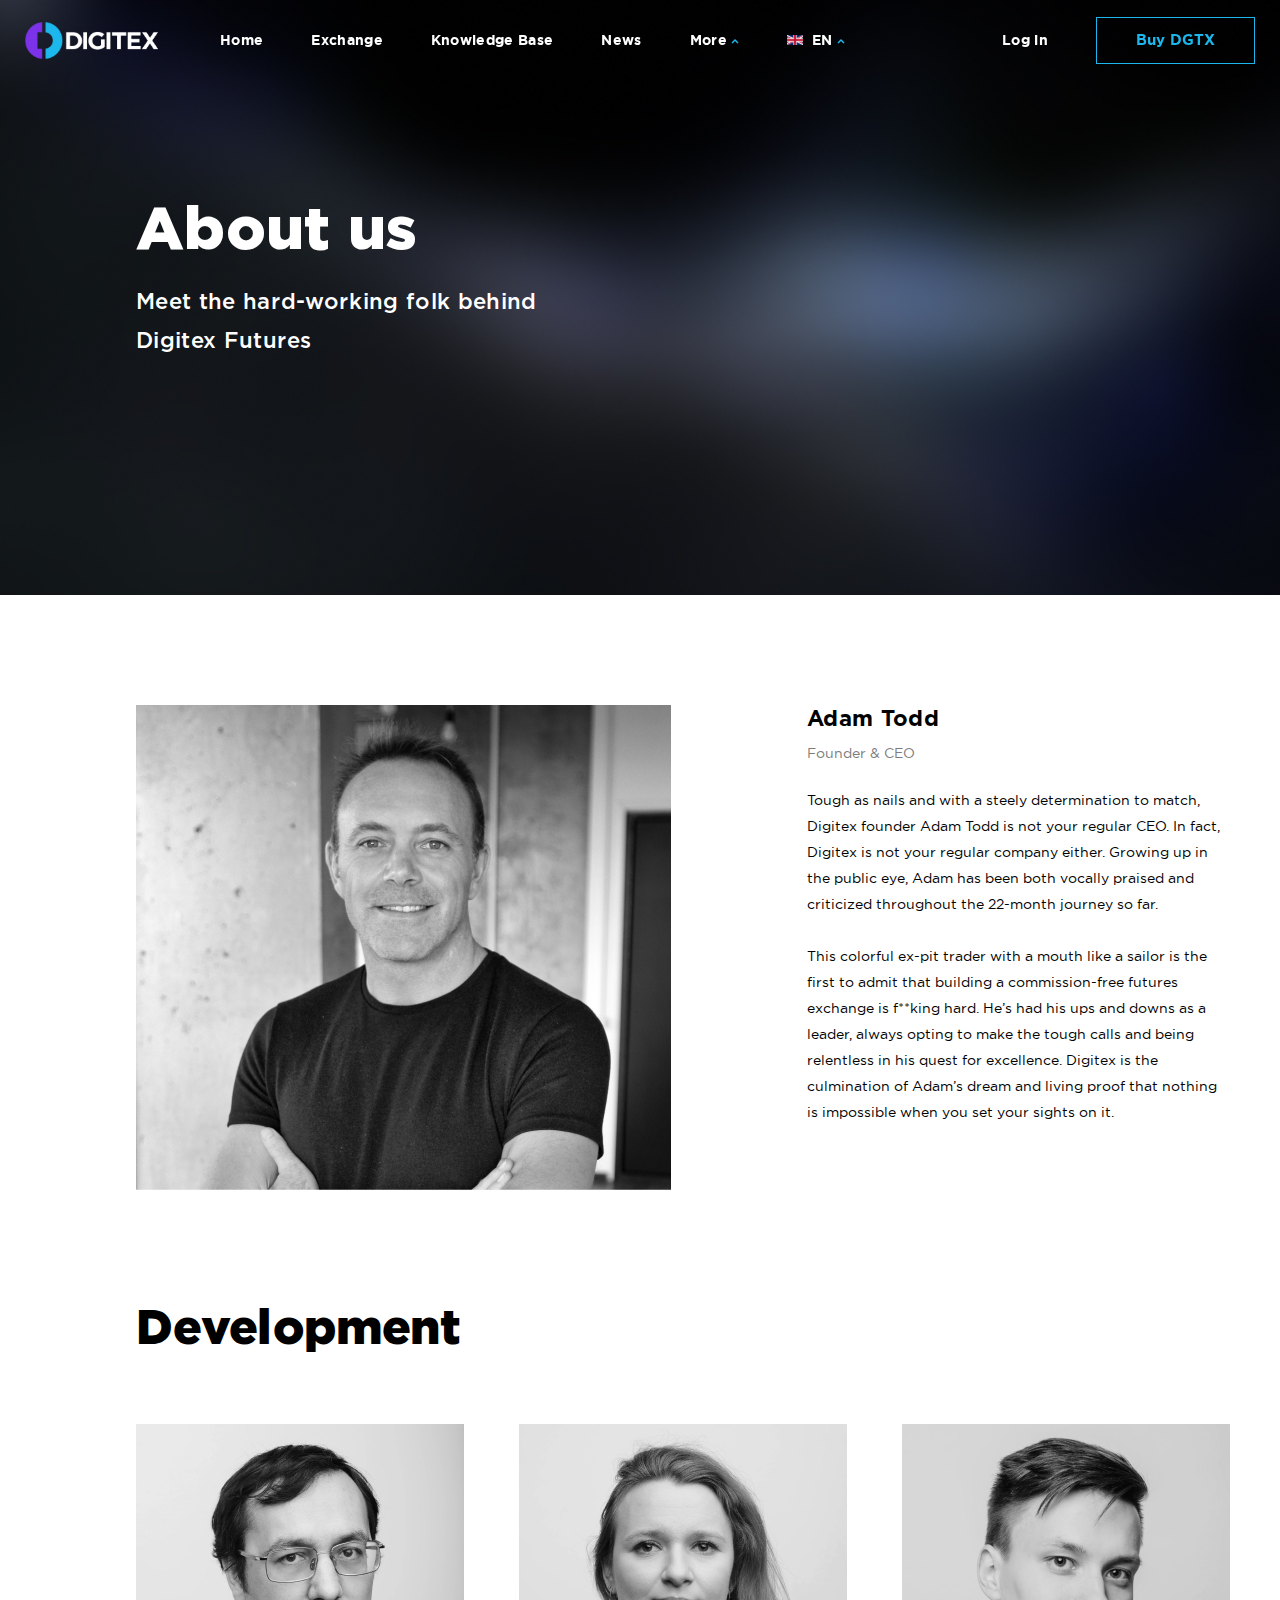
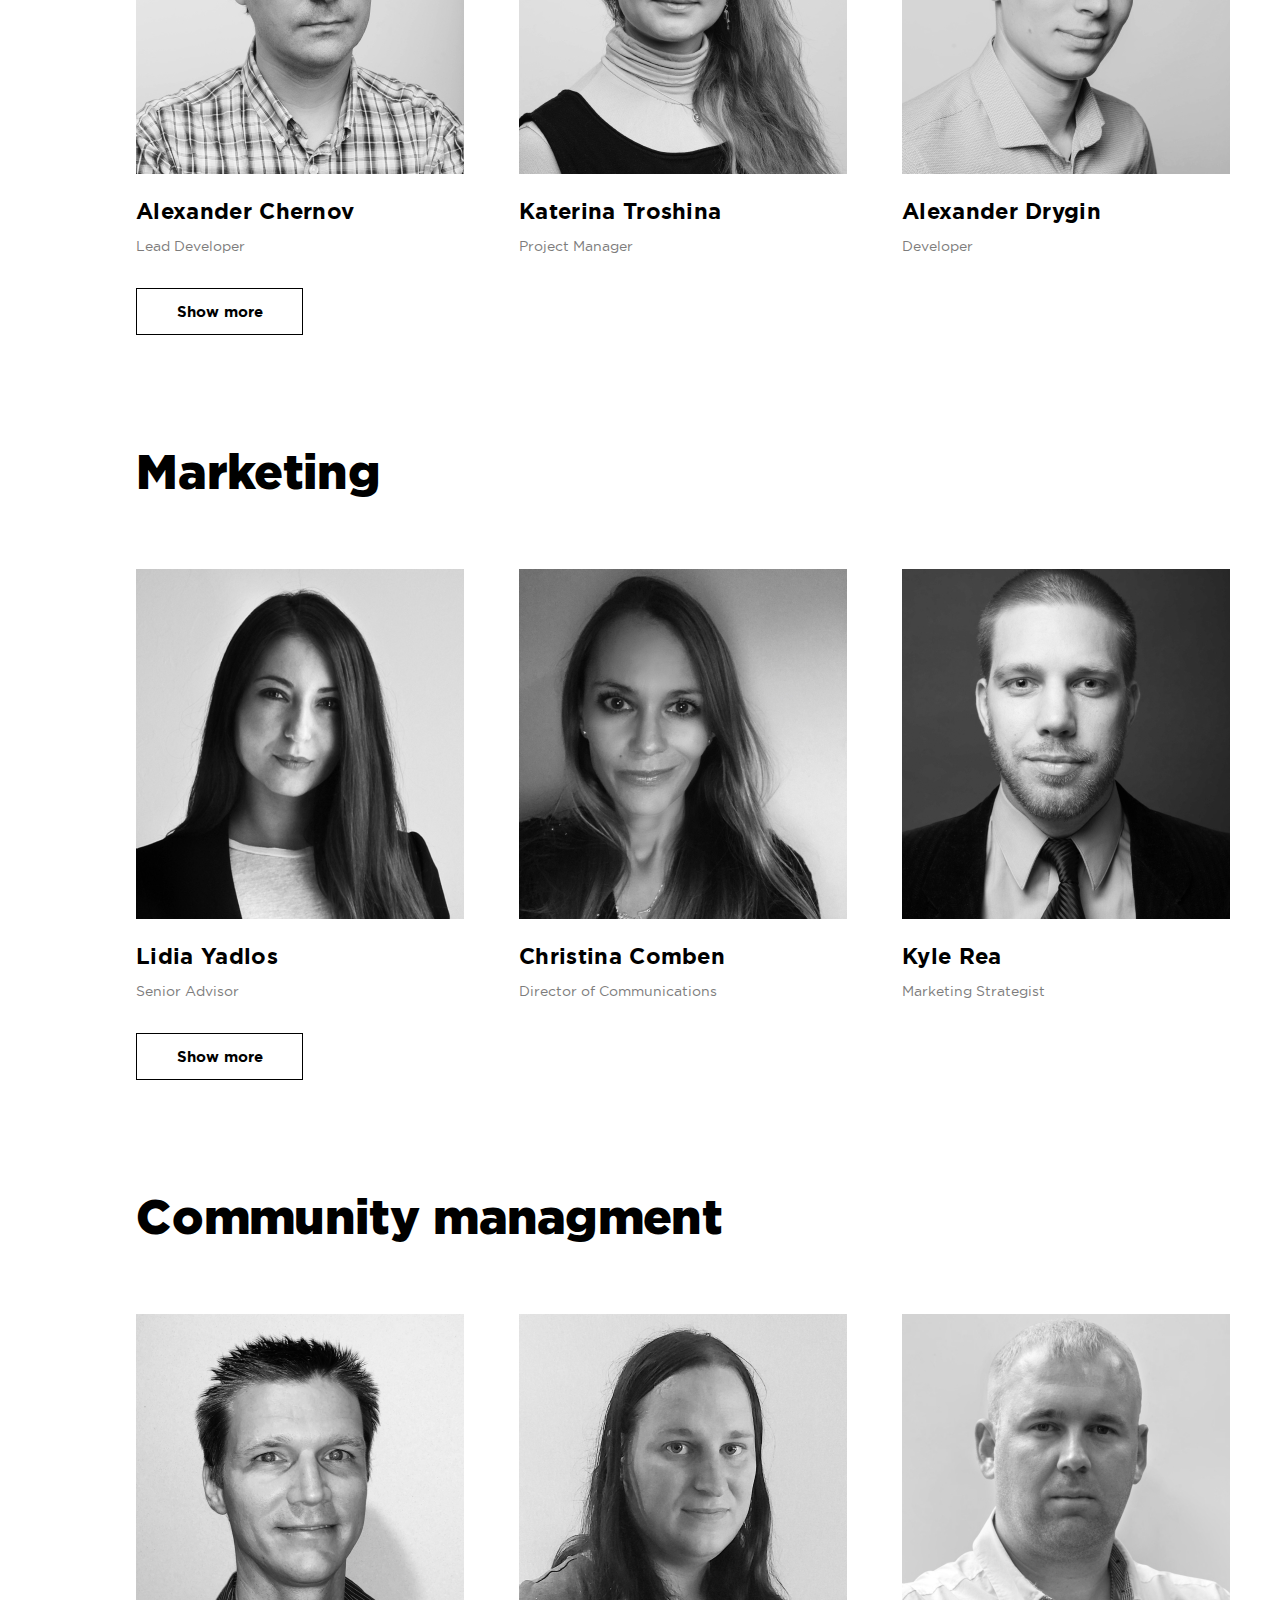
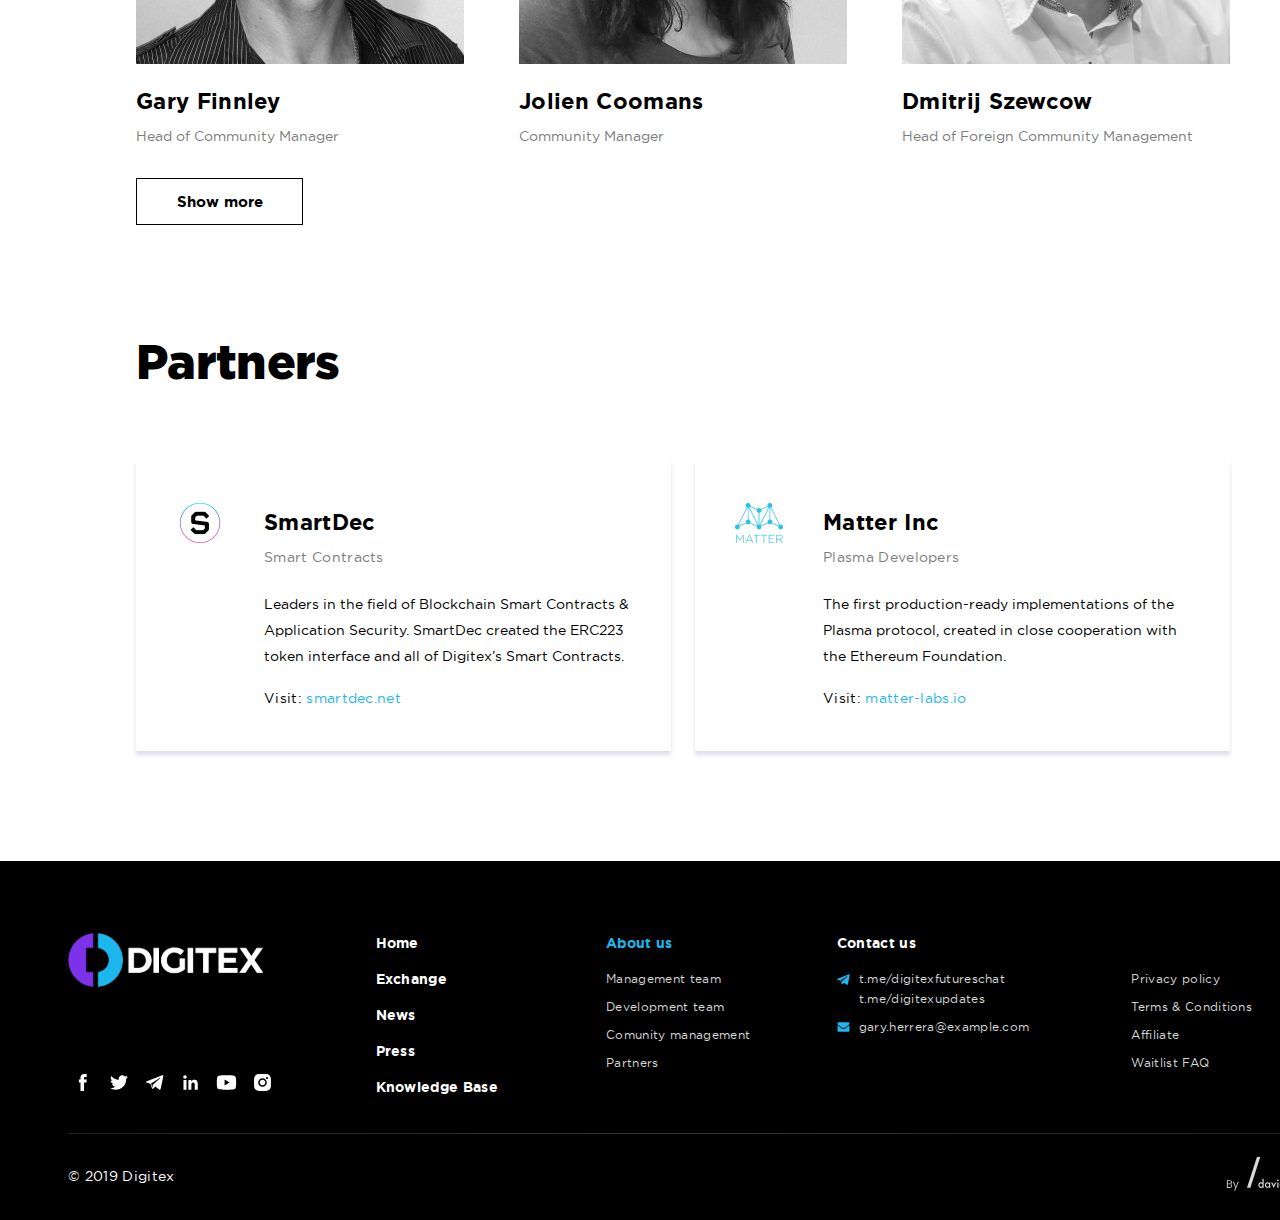
==== about.html @ 5a426bf9 "first commit" ====
<!DOCTYPE html>
<html lang="ru">

<head>

	<meta charset="utf-8">
	<!-- <base href="/"> -->

	<title>about</title>
	<meta name="description" content="">

	<meta http-equiv="X-UA-Compatible" content="IE=edge">
	<!--<meta name="viewport" content="width=device-width, initial-scale=1, maximum-scale=1">-->
	
	<!-- Template Basic Images Start -->
	<meta property="og:image" content="path/to/image.jpg">
	<link rel="icon" href="img/favicon.ico">
	<!-- Template Basic Images End -->
	
	<!-- Custom Browsers Color Start -->
	<meta name="theme-color" content="#000">
	<!-- Custom Browsers Color End -->

	<link rel="stylesheet" href="css/main.min.css">

</head>

<body>
	<header class="header">
		<div class="container">
			<div class="header-in">
				<div class="header-left">
					<div class="logo">
						<a href="index.html">
							<img src="img/logo.svg" alt="">
						</a>
					</div>
					<div class="menu">
						<ul>
							<li>
								<a href="index.html">Home</a>
							</li>
							<li>
								<a href="exchange.html">Exchange</a>
							</li>
							<li>
								<a href="knowledge_base.html">Knowledge Base</a>
							</li>
							<li>
								<a href="news.html">News</a>
							</li>
							<li class="folder">
								<a href="#">More</a>
								<div class="drop">
									<ul>
										<li class="active">
											<a href="about.html">About us</a>
										</li>
										<li>
											<a href="contacts.html">Contacts</a>
										</li>
										<li>
											<a href="#">Terms</a>
										</li>
										<li>
											<a href="#">Waitlist FAQ</a>
										</li>
									</ul>
								</div>
							</li>
							<li class="folder lang">
								<a data-lang="en" href="#">EN</a>
								<div class="drop">
									<a data-lang="kr" href="#">KR</a>
									<a data-lang="jp" href="#">JP</a>
									<a data-lang="ch" href="#">CH</a>
									<a data-lang="ru" href="#">RU</a>
								</div>
							</li>
						</ul>
					</div>
				</div>
				<div class="header-right">
					<a href="#" class="sign-up">Log in</a>
					<a href="buy.html" class="btn">Buy DGTX</a>
				</div>
			</div>
		</div>
	</header>
	<div class="body">
		<div class="page-top" style="background-image: url('img/about.jpg')">
			<div class="container narrow">
				<div class="page-top-in">
					<h1>About us</h1>
					<div>Meet the hard-working folk behind<br> Digitex Futures</div>
				</div>
			</div>
		</div>
		<div class="page-in">
			<div class="container narrow">
				<div class="founder">
					<div class="team-member main">
						<div class="team-member-img">
							<a href="#">
								<img src="img/founder.jpg" alt="">
							</a>
						</div>
						<div class="team-member-cont">
							<div class="team-member-name">
								<a href="#">Adam Todd</a>
							</div>
							<div class="team-member-post">Founder & CEO</div>
							<div class="team-member-about">Tough as nails and with a steely determination to match, Digitex founder Adam Todd is not your regular CEO. In fact, Digitex is not your regular company either. Growing up in the public eye, Adam has been both vocally praised and criticized throughout the 22-month journey so far.<br><br>
								This colorful ex-pit trader with a mouth like a sailor is the first to admit that building a commission-free futures exchange is f**king hard. He’s had his ups and downs
								as a leader, always opting to make the tough calls and being relentless in his quest for excellence. Digitex is the culmination of Adam’s dream and living proof that nothing
								is impossible when you set your sights on it.</div>
						</div>
					</div>
				</div>
				<div class="team">
					<h3>Development</h3>
					<div class="team-list">
						<div class="team-member">
							<div class="team-member-img">
								<a href="#">
									<img src="img/team1.jpg" alt="">
								</a>
							</div>
							<div class="team-member-cont">
								<div class="team-member-name">
									<a href="#">Alexander Chernov</a>
								</div>
								<div class="team-member-post">Lead Developer</div>
							</div>
						</div>
						<div class="team-member">
							<div class="team-member-img">
								<a href="#">
									<img src="img/team11.jpg" alt="">
								</a>
							</div>
							<div class="team-member-cont">
								<div class="team-member-name">
									<a href="#">Katerina Troshina</a>
								</div>
								<div class="team-member-post">Project Manager</div>
							</div>
						</div>
						<div class="team-member">
							<div class="team-member-img">
								<a href="#">
									<img src="img/team2.jpg" alt="">
								</a>
							</div>
							<div class="team-member-cont">
								<div class="team-member-name">
									<a href="#">Alexander Drygin</a>
								</div>
								<div class="team-member-post">Developer</div>
							</div>
						</div>
						<div class="team-member">
							<div class="team-member-img">
								<a href="#">
									<img src="img/team3.jpg" alt="">
								</a>
							</div>
							<div class="team-member-cont">
								<div class="team-member-name">
									<a href="#">Alexey Ivushkin</a>
								</div>
								<div class="team-member-post">Developer</div>
							</div>
						</div>
						<div class="team-member">
							<div class="team-member-img">
								<a href="#">
									<img src="img/team7.jpg" alt="">
								</a>
							</div>
							<div class="team-member-cont">
								<div class="team-member-name">
									<a href="#">Dmitriy Ivanov</a>
								</div>
								<div class="team-member-post">Developer</div>
							</div>
						</div>
						<div class="team-member">
							<div class="team-member-img">
								<a href="#">
									<img src="img/team4.jpg" alt="">
								</a>
							</div>
							<div class="team-member-cont">
								<div class="team-member-name">
									<a href="#">Anna Makarova</a>
								</div>
								<div class="team-member-post">UX Designer</div>
							</div>
						</div>
						<div class="team-member">
							<div class="team-member-img">
								<a href="#">
									<img src="img/team10.jpg" alt="">
								</a>
							</div>
							<div class="team-member-cont">
								<div class="team-member-name">
									<a href="#">Ivan Krasnov</a>
								</div>
								<div class="team-member-post">Analyst</div>
							</div>
						</div>
						<div class="team-member">
							<div class="team-member-img">
								<a href="#">
									<img src="img/team8.jpg" alt="">
								</a>
							</div>
							<div class="team-member-cont">
								<div class="team-member-name">
									<a href="#">IIdus Sadrtdinov</a>
								</div>
								<div class="team-member-post">Developer</div>
							</div>
						</div>
						<div class="team-member">
							<div class="team-member-img">
								<a href="#">
									<img src="img/team9.jpg" alt="">
								</a>
							</div>
							<div class="team-member-cont">
								<div class="team-member-name">
									<a href="#">Irina Koroleva</a>
								</div>
								<div class="team-member-post">Developer</div>
							</div>
						</div>
						<div class="team-member">
							<div class="team-member-img">
								<a href="#">
									<img src="img/team12.jpg" alt="">
								</a>
							</div>
							<div class="team-member-cont">
								<div class="team-member-name">
									<a href="#">Kirill Nikanorov</a>
								</div>
								<div class="team-member-post">Developer</div>
							</div>
						</div>
						<div class="team-member">
							<div class="team-member-img">
								<a href="#">
									<img src="img/team13.jpg" alt="">
								</a>
							</div>
							<div class="team-member-cont">
								<div class="team-member-name">
									<a href="#">Michael Sorokin</a>
								</div>
								<div class="team-member-post">Developer</div>
							</div>
						</div>
						<div class="team-member">
							<div class="team-member-img">
								<a href="#">
									<img src="img/team15.jpg" alt="">
								</a>
							</div>
							<div class="team-member-cont">
								<div class="team-member-name">
									<a href="#">Osman Dydymov</a>
								</div>
								<div class="team-member-post">Developer</div>
							</div>
						</div>
						<div class="team-member">
							<div class="team-member-img">
								<a href="#">
									<img src="img/team16.jpg" alt="">
								</a>
							</div>
							<div class="team-member-cont">
								<div class="team-member-name">
									<a href="#">Pavel Yushenko</a>
								</div>
								<div class="team-member-post">Developer</div>
							</div>
						</div>
						<div class="team-member">
							<div class="team-member-img">
								<a href="#">
									<img src="img/team14.jpg" alt="">
								</a>
							</div>
							<div class="team-member-cont">
								<div class="team-member-name">
									<a href="#">Oleg Kim</a>
								</div>
								<div class="team-member-post">Developer</div>
							</div>
						</div>
						<div class="team-member">
							<div class="team-member-img">
								<a href="#">
									<img src="img/team18.jpg" alt="">
								</a>
							</div>
							<div class="team-member-cont">
								<div class="team-member-name">
									<a href="#">Sergey Shilkin</a>
								</div>
								<div class="team-member-post">Developer</div>
							</div>
						</div>
						<div class="team-member">
							<div class="team-member-img">
								<a href="#">
									<img src="img/team19.jpg" alt="">
								</a>
							</div>
							<div class="team-member-cont">
								<div class="team-member-name">
									<a href="#">Tagir Kuskarov</a>
								</div>
								<div class="team-member-post">Developer</div>
							</div>
						</div>
						<div class="team-member">
							<div class="team-member-img">
								<a href="#">
									<img src="img/team17.jpg" alt="">
								</a>
							</div>
							<div class="team-member-cont">
								<div class="team-member-name">
									<a href="#">Sergey Bugaev</a>
								</div>
								<div class="team-member-post">Developer</div>
							</div>
						</div>
						<div class="team-member">
							<div class="team-member-img">
								<a href="#">
									<img src="img/team5.jpg" alt="">
								</a>
							</div>
							<div class="team-member-cont">
								<div class="team-member-name">
									<a href="#">Artyom Belyakov</a>
								</div>
								<div class="team-member-post">Developer</div>
							</div>
						</div>
						<div class="team-member">
							<div class="team-member-img">
								<a href="#">
									<img src="img/team6.jpg" alt="">
								</a>
							</div>
							<div class="team-member-cont">
								<div class="team-member-name">
									<a href="#">Daria Korepanova</a>
								</div>
								<div class="team-member-post">Developer</div>
							</div>
						</div>
						<div class="team-member">
							<div class="team-member-img">
								<a href="#">
									<img src="img/team20.jpg" alt="">
								</a>
							</div>
							<div class="team-member-cont">
								<div class="team-member-name">
									<a href="#">Viacheslav Denikin</a>
								</div>
								<div class="team-member-post">Developer</div>
							</div>
						</div>
						<div class="team-member">
							<div class="team-member-img">
								<a href="#">
									<img src="img/team29.jpg" alt="">
								</a>
							</div>
							<div class="team-member-cont">
								<div class="team-member-name">
									<a href="#">Evgeny Marchenko</a>
								</div>
								<div class="team-member-post">Developer</div>
							</div>
						</div>
					</div>
					<button type="button" class="btn"><span>Show more</span><span>Show less</span></button>
				</div>
				<div class="team">
					<h3>Marketing</h3>
					<div class="team-list">
						<div class="team-member">
							<div class="team-member-img">
								<a href="#">
									<img src="img/team23.jpg" alt="">
								</a>
							</div>
							<div class="team-member-cont">
								<div class="team-member-name">
									<a href="#">Lidia Yadlos</a>
								</div>
								<div class="team-member-post">Senior Advisor</div>
							</div>
						</div>
						<div class="team-member">
							<div class="team-member-img">
								<a href="#">
									<img src="img/team21.jpg" alt="">
								</a>
							</div>
							<div class="team-member-cont">
								<div class="team-member-name">
									<a href="#">Christina Comben</a>
								</div>
								<div class="team-member-post">Director of Communications</div>
							</div>
						</div>
						<div class="team-member">
							<div class="team-member-img">
								<a href="#">
									<img src="img/team22.jpg" alt="">
								</a>
							</div>
							<div class="team-member-cont">
								<div class="team-member-name">
									<a href="#">Kyle Rea</a>
								</div>
								<div class="team-member-post">Marketing Strategist</div>
							</div>
						</div>
						<div class="team-member">
							<div class="team-member-img">
								<a href="#">
									<img src="img/team24.jpg" alt="">
								</a>
							</div>
							<div class="team-member-cont">
								<div class="team-member-name">
									<a href="#">Luke Green</a>
								</div>
								<div class="team-member-post">Content Contributor</div>
							</div>
						</div>
						<div class="team-member">
							<div class="team-member-img">
								<a href="#">
									<img src="img/team25.jpg" alt="">
								</a>
							</div>
							<div class="team-member-cont">
								<div class="team-member-name">
									<a href="#">Sarah Rothrie</a>
								</div>
								<div class="team-member-post">Editor & Content Contributor</div>
							</div>
						</div>
						<div class="team-member">
							<div class="team-member-img">
								<a href="#">
									<img src="img/team30.jpg" alt="">
								</a>
							</div>
							<div class="team-member-cont">
								<div class="team-member-name">
									<a href="#">Maxim Bashmakov</a>
								</div>
								<div class="team-member-post">Creative Director</div>
							</div>
						</div>
						<div class="team-member">
							<div class="team-member-img">
								<a href="#">
									<img src="img/team31.jpg" alt="">
								</a>
							</div>
							<div class="team-member-cont">
								<div class="team-member-name">
									<a href="#">Vadim Ogorodnikov</a>
								</div>
								<div class="team-member-post">UI Designer</div>
							</div>
						</div>
						<div class="team-member">
							<div class="team-member-img">
								<a href="#">
									<img src="img/team32.jpg" alt="">
								</a>
							</div>
							<div class="team-member-cont">
								<div class="team-member-name">
									<a href="#">Sergey Koniukh</a>
								</div>
								<div class="team-member-post">Project Manager</div>
							</div>
						</div>
						<div class="team-member">
							<div class="team-member-img">
								<a href="#">
									<img src="img/team33.jpg" alt="">
								</a>
							</div>
							<div class="team-member-cont">
								<div class="team-member-name">
									<a href="#">Marina Andrievska</a>
								</div>
								<div class="team-member-post">Graphic Designer</div>
							</div>
						</div>
						<div class="team-member">
							<div class="team-member-img">
								<a href="#">
									<img src="img/team34.jpg" alt="">
								</a>
							</div>
							<div class="team-member-cont">
								<div class="team-member-name">
									<a href="#">Dave Reiter</a>
								</div>
								<div class="team-member-post">Market Analyst</div>
							</div>
						</div>
					</div>
					<button type="button" class="btn"><span>Show more</span><span>Show less</span></button>
				</div>
				<div class="team">
					<h3>Community managment</h3>
					<div class="team-list">
						<div class="team-member">
							<div class="team-member-img">
								<a href="#">
									<img src="img/team26.jpg" alt="">
								</a>
							</div>
							<div class="team-member-cont">
								<div class="team-member-name">
									<a href="#">Gary Finnley</a>
								</div>
								<div class="team-member-post">Head of Community Manager</div>
							</div>
						</div>
						<div class="team-member">
							<div class="team-member-img">
								<a href="#">
									<img src="img/team27.jpg" alt="">
								</a>
							</div>
							<div class="team-member-cont">
								<div class="team-member-name">
									<a href="#">Jolien Coomans</a>
								</div>
								<div class="team-member-post">Community Manager</div>
							</div>
						</div>
						<div class="team-member">
							<div class="team-member-img">
								<a href="#">
									<img src="img/team35.jpg" alt="">
								</a>
							</div>
							<div class="team-member-cont">
								<div class="team-member-name">
									<a href="#">Dmitrij Szewcow</a>
								</div>
								<div class="team-member-post">Head of Foreign Community Management</div>
							</div>
						</div>
						<div class="team-member">
							<div class="team-member-img">
								<a href="#">
									<img src="img/team28.jpg" alt="">
								</a>
							</div>
							<div class="team-member-cont">
								<div class="team-member-name">
									<a href="#">Radim Ptak</a>
								</div>
								<div class="team-member-post">Community Manager</div>
							</div>
						</div>
					</div>
					<button type="button" class="btn"><span>Show more</span><span>Show less</span></button>
				</div>
				<div class="partners">
					<h3>Partners</h3>
					<div class="partners-list">
						<div class="partners-item">
							<div class="partners-item-logo">
								<img src="img/smartdec.png" alt="">
							</div>
							<div class="partners-item-cont">
								<div class="partners-item-name">SmartDec</div>
								<div class="partners-item-info">Smart Contracts</div>
								<div class="partners-item-about">Leaders in the field of Blockchain Smart Contracts & Application Security. SmartDec created the ERC223 token interface and all of Digitex’s Smart Contracts.</div>
								<div class="partners-item-site">
									Visit: <a href="https://smartdec.net/">smartdec.net</a>
								</div>
							</div>
						</div>
						<div class="partners-item">
							<div class="partners-item-logo">
								<img src="img/matter.png" alt="">
							</div>
							<div class="partners-item-cont">
								<div class="partners-item-name">Matter Inc</div>
								<div class="partners-item-info">Plasma Developers</div>
								<div class="partners-item-about">The first production-ready implementations of the Plasma protocol, created in close cooperation with the Ethereum Foundation.</div>
								<div class="partners-item-site">Visit: <a href="https://matter-labs.io/">matter-labs.io</a></div>
							</div>
						</div>
					</div>
				</div>
			</div>
		</div>
	</div>
	<footer class="footer">
		<div class="container">
			<div class="footer-in">
				<div class="footer-left">
					<div class="logo">
						<a href="index.html">
							<img src="img/logo.svg" alt="">
						</a>
					</div>
					<div class="socials">
						<a href="#">
							<img src="img/icon-fb.svg" alt="">
						</a>
						<a href="#">
							<img src="img/icon-twitter.svg" alt="">
						</a>
						<a href="#">
							<img src="img/icon-telegram.svg" alt="">
						</a>
						<a href="#">
							<img src="img/icon-linkedin.svg" alt="">
						</a>
						<a href="#">
							<img src="img/icon-youtube.svg" alt="">
						</a>
						<a href="#">
							<img src="img/icon-instagram.svg" alt="">
						</a>
					</div>
				</div>
				<div class="menu-list">
					<div class="menu-item">
						<ul>
							<li class="bold">
								<a href="index.html">
									<b>Home</b>
								</a>
							</li>
							<li class="bold">
								<a href="exchange.html">
									<b>Exchange</b>
								</a>
							</li>
							<li class="bold">
								<a href="news.html">
									<b>News</b>
								</a>
							</li>
							<li class="bold">
								<a href="#">
									<b>Press</b>
								</a>
							</li>
							<li class="bold">
								<a href="knowledge_base.html">
									<b>Knowledge Base</b>
								</a>
							</li>
						</ul>
					</div>
					<div class="menu-item">
						<ul>
							<li class="bold active">
								<a href="about.html">
									<b>About us</b>
								</a>
							</li>
							<li>
								<a href="about.html">Management team</a>
							</li>
							<li>
								<a href="about.html">Development team</a>
							</li>
							<li>
								<a href="about.html">Comunity management</a>
							</li>
							<li>
								<a href="about.html">Partners</a>
							</li>
						</ul>
					</div>
					<div class="menu-item">
						<ul>
							<li class="bold">
								<a href="contacts.html">
									<b>Contact us</b>
								</a>
							</li>
							<li class="with-icon telegram">
								<a href="https://t.me/digitexfutureschat" target="_blank">t.me/digitexfutureschat</a>
								<a href="https://t.me/digitexupdates" target="_blank">t.me/digitexupdates</a>
							</li>
							<li class="with-icon email">
								<a href="mailto:gary.herrera@example.com">gary.herrera@example.com</a>
							</li>
						</ul>
					</div>
					<div class="menu-item">
						<ul>
							<li class="bold"></li>
							<li>
								<a href="#">Privacy policy</a>
							</li>
							<li>
								<a href="#">Terms & Conditions</a>
							</li>
							<li>
								<a href="#">Affiliate</a>
							</li>
							<li>
								<a href="#">Waitlist FAQ</a>
							</li>
						</ul>
					</div>
				</div>
			</div>
			<div class="footer-bottom">
				<div class="copyright">© 2019 Digitex</div>
				<div class="development">
					<a href="#">
						<img src="img/dev.svg" alt="">
					</a>
				</div>
			</div>
		</div>
	</footer>

	<script src="js/scripts.min.js"></script>

</body>
</html>
---- css/main.min.css ----
@charset "UTF-8";.owl-carousel,.owl-carousel .owl-item{-webkit-tap-highlight-color:transparent;position:relative}.owl-carousel{display:none;width:100%;z-index:1}.owl-carousel .owl-stage{position:relative;-ms-touch-action:pan-Y;touch-action:manipulation;-moz-backface-visibility:hidden}.owl-carousel .owl-stage:after{content:".";display:block;clear:both;visibility:hidden;line-height:0;height:0}.owl-carousel .owl-stage-outer{position:relative;overflow:hidden;-webkit-transform:translate3d(0,0,0)}.owl-carousel .owl-item,.owl-carousel .owl-wrapper{-webkit-backface-visibility:hidden;-moz-backface-visibility:hidden;-ms-backface-visibility:hidden;-webkit-transform:translate3d(0,0,0);-moz-transform:translate3d(0,0,0);-ms-transform:translate3d(0,0,0)}.owl-carousel .owl-item{min-height:1px;float:left;-webkit-backface-visibility:hidden;-webkit-touch-callout:none}.owl-carousel .owl-item img{display:block;width:100%}.owl-carousel .owl-dots.disabled,.owl-carousel .owl-nav.disabled{display:none}.no-js .owl-carousel,.owl-carousel.owl-loaded{display:block}.owl-carousel .owl-dot,.owl-carousel .owl-nav .owl-next,.owl-carousel .owl-nav .owl-prev{cursor:pointer;-webkit-user-select:none;-khtml-user-select:none;-moz-user-select:none;-ms-user-select:none;user-select:none}.owl-carousel.owl-loading{opacity:0;display:block}.owl-carousel.owl-hidden{opacity:0}.owl-carousel.owl-refresh .owl-item{visibility:hidden}.owl-carousel.owl-drag .owl-item{-ms-touch-action:pan-y;touch-action:pan-y;-webkit-user-select:none;-moz-user-select:none;-ms-user-select:none;user-select:none}.owl-carousel.owl-grab{cursor:move;cursor:grab}.owl-carousel.owl-rtl{direction:rtl}.owl-carousel.owl-rtl .owl-item{float:right}.owl-carousel .animated{animation-duration:1s;animation-fill-mode:both}.owl-carousel .owl-animated-in{z-index:0}.owl-carousel .owl-animated-out{z-index:1}.owl-carousel .fadeOut{animation-name:fadeOut}@keyframes fadeOut{0%{opacity:1}100%{opacity:0}}.owl-height{transition:height .5s ease-in-out}.owl-carousel .owl-item .owl-lazy{opacity:0;transition:opacity .4s ease}.owl-carousel .owl-item .owl-lazy:not([src]),.owl-carousel .owl-item .owl-lazy[src^=""]{max-height:0}.owl-carousel .owl-item img.owl-lazy{transform-style:preserve-3d}.owl-carousel .owl-video-wrapper{position:relative;height:100%;background:#000}.owl-carousel .owl-video-play-icon{position:absolute;height:80px;width:80px;left:50%;top:50%;margin-left:-40px;margin-top:-40px;background:url(../libs/OwlCarousel/dist/assets/owl.video.play.png) no-repeat;cursor:pointer;z-index:1;-webkit-backface-visibility:hidden;transition:transform .1s ease}.owl-carousel .owl-video-play-icon:hover{-ms-transform:scale(1.3,1.3);transform:scale(1.3,1.3)}.owl-carousel .owl-video-playing .owl-video-play-icon,.owl-carousel .owl-video-playing .owl-video-tn{display:none}.owl-carousel .owl-video-tn{opacity:0;height:100%;background-position:center center;background-repeat:no-repeat;background-size:contain;transition:opacity .4s ease}.owl-carousel .owl-video-frame{position:relative;z-index:1;height:100%;width:100%}@font-face{font-family:GothamBlack;src:url(../fonts/GothamBlack/GothamBlack.woff2) format("woff2"),url(../fonts/GothamBlack/GothamBlack.woff) format("woff"),url(../fonts/GothamBlack/GothamBlack.ttf) format("truetype");font-weight:400;font-style:normal}@font-face{font-family:GothamBold;src:url(../fonts/GothamBold/GothamBold.woff2) format("woff2"),url(../fonts/GothamBold/GothamBold.woff) format("woff"),url(../fonts/GothamBold/GothamBold.ttf) format("truetype");font-weight:400;font-style:normal}@font-face{font-family:GothamMedium;src:url(../fonts/GothamMedium/GothamMedium.woff2) format("woff2"),url(../fonts/GothamMedium/GothamMedium.woff) format("woff"),url(../fonts/GothamMedium/GothamMedium.ttf) format("truetype");font-weight:400;font-style:normal}@font-face{font-family:GothamBook;src:url(../fonts/GothamBook/GothamBook.woff2) format("woff2"),url(../fonts/GothamBook/GothamBook.woff) format("woff"),url(../fonts/GothamBook/GothamBook.ttf) format("truetype");font-weight:400;font-style:normal}*,:after,:before{-webkit-box-sizing:border-box;box-sizing:border-box}::-moz-selection{background-color:#1cb7ed;color:#fff}::selection{background-color:#1cb7ed;color:#fff}body,html{margin:0;padding:0;min-height:100%}html{-webkit-text-size-adjust:none}body{font-size:16px;line-height:1.5;min-width:1366px;position:relative;font-family:GothamBook;color:#fff;background:#000;letter-spacing:.02em}b,h1,h2,h3,h4,h5,h6,strong{font-family:GothamBlack;font-weight:400;margin:0}b span,h1 span,h2 span,h3 span,h4 span,h5 span,h6 span,strong span{color:#1cb7ed}h1{font-size:60px;line-height:65px}h2{font-size:56px;line-height:65px}h3{font-size:48px;line-height:52px}h4{font-size:36px;line-height:44px;font-family:GothamBold;margin-bottom:32px}h5{font-size:32px;line-height:42px;font-family:GothamBold;margin-bottom:40px}h6{font-size:30px;line-height:44px;font-family:GothamBold;margin-bottom:32px}a,button,input{-webkit-transition:.2s;-o-transition:.2s;transition:.2s}ul{margin:0;padding:0;list-style:none}p{margin:0}p a{color:#1cb7ed}p a:hover{color:#fff}a:focus,button:focus,input:focus,select:focus,textarea:focus{outline:0;-webkit-box-shadow:none;box-shadow:none}input{border-radius:0;-webkit-box-shadow:none;box-shadow:none}a{color:#fff;text-decoration:none}a:hover{color:#1cb7ed;text-decoration:none}button,input[type=submit]{cursor:pointer}.container{width:1230px;margin:0 auto}.container.narrow{width:1094px}.header{position:fixed;z-index:9;left:0;top:0;width:100%;-webkit-transition:.2s;-o-transition:.2s;transition:.2s}.header.dark,.header.scrolled{background:#000}.header.light:not(.scrolled):not(.dark){background:rgba(18,22,55,.03)}.header.light:not(.scrolled):not(.dark) a{color:#000}.header.light:not(.scrolled):not(.dark) a:hover{color:#1cb7ed}.header.light:not(.scrolled):not(.dark) .btn{border-color:#000}.header.light:not(.scrolled):not(.dark) .btn:hover{background:#000;color:#fff}.header.light .logo{position:relative}.header.light .logo img{-webkit-transition:.2s;-o-transition:.2s;transition:.2s}.header.light .logo img:last-child{position:absolute;left:0;top:0;opacity:0}.header.light.scrolled .logo{position:relative}.header.light.scrolled .logo img{-webkit-transition:.2s;-o-transition:.2s;transition:.2s}.header.light.scrolled .logo img:first-child{opacity:0}.header.light.scrolled .logo img:last-child{opacity:1}.header-in{display:-webkit-box;display:-webkit-flex;display:-ms-flexbox;display:flex;-webkit-box-align:center;-webkit-align-items:center;-ms-flex-align:center;align-items:center;-webkit-box-pack:justify;-webkit-justify-content:space-between;-ms-flex-pack:justify;justify-content:space-between;padding:17px 0}.header-left,.header-right{display:-webkit-box;display:-webkit-flex;display:-ms-flexbox;display:flex;-webkit-box-align:center;-webkit-align-items:center;-ms-flex-align:center;align-items:center}.header .logo{margin-right:62px}.header .btn{border-color:#1cb7ed;background:0 0;color:#1cb7ed;padding:11px 39px}.header .btn:hover{background:#1cb7ed;color:#fff}.logo a,.logo img{display:block}.logo img{max-width:100%}.menu>ul{display:-webkit-box;display:-webkit-flex;display:-ms-flexbox;display:flex;-webkit-box-align:center;-webkit-align-items:center;-ms-flex-align:center;align-items:center}.menu>ul>li:not(:last-child){margin-right:48px}.menu>ul>li.folder{position:relative}.menu>ul>li.folder>a{padding-right:12px;position:relative}.menu>ul>li.folder>a:after{content:'';position:absolute;right:0;top:-webkit-calc(50% - 2px);top:calc(50% - 2px);width:8px;height:6px;background:url(../img/arrow-bottom.svg) center no-repeat;background-size:cover;-webkit-transition:.2s;-o-transition:.2s;transition:.2s;-webkit-transform:rotate(-180deg);-ms-transform:rotate(-180deg);transform:rotate(-180deg)}.menu>ul>li.folder.open>a:after{-webkit-transform:none;-ms-transform:none;transform:none}.menu>ul>li.folder.open .drop{opacity:1;visibility:visible}.menu>ul>li.lang{text-transform:uppercase}.menu>ul>li.lang a{background-repeat:no-repeat}.menu>ul>li.lang>a{padding-left:25px;background-position:left 5px}.menu>ul>li.lang .drop a{padding-left:39px;background-position:16px 9px}.menu li.active>a{color:#1cb7ed;background-color:transparent!important}.menu a{display:block;font-size:14px;font-family:GothamBold}[data-lang=en]{background-image:url(../img/lang-en.svg)}[data-lang=kr]{background-image:url(../img/lang-kr.svg)}[data-lang=jp]{background-image:url(../img/lang-jp.svg)}[data-lang=ch]{background-image:url(../img/lang-ch.svg)}[data-lang=ru]{background-image:url(../img/lang-ru.svg)}.drop{position:absolute;left:0;top:-webkit-calc(100% + 9px);top:calc(100% + 9px);background:#000;border-top:2px solid #1cb7ed;white-space:nowrap;padding:4px 0 8px;-webkit-transition:.2s;-o-transition:.2s;transition:.2s;opacity:0;visibility:hidden}.drop a{line-height:22px;color:#fff!important;padding:3px 16px}.drop a:hover{color:#fff!important;background-color:rgba(28,183,237,.15)}.sign-up{font-size:14px;font-family:GothamBold;margin-right:48px}.btn{display:inline-block;text-align:center;font-size:15px;font-family:GothamBold;border:1px solid #1cb7ed;background:#1cb7ed;padding:11px 23px;letter-spacing:normal}.btn:hover{background:0 0}section{position:relative}.section-top{background:url(../img/back-top.jpg) center no-repeat;background-size:cover}.section-top:before{content:'';position:absolute;left:0;top:0;width:100%;height:100%;background:url(../img/back-top-laptop.png) -webkit-calc(50% + 298px) -webkit-calc(50% + 43px) no-repeat;background:url(../img/back-top-laptop.png) calc(50% + 298px) calc(50% + 43px) no-repeat}.section-top-in{display:-webkit-box;display:-webkit-flex;display:-ms-flexbox;display:flex;-webkit-box-align:center;-webkit-align-items:center;-ms-flex-align:center;align-items:center;position:relative;z-index:2;height:100vh;padding-bottom:15px}.section-top h1{max-width:535px;margin-bottom:40px}.section-top h1 span{display:block}.section-top .subtitle{font-family:GothamMedium;font-size:22px;margin-bottom:46px}.section-top .btn{padding:11px 40px}.section-top .socials{position:absolute;right:-73px;bottom:32px}.section-top.exchange{background-image:url(../img/back-top-exchange.jpg)}.section-top.exchange h1{max-width:none}.section-top.exchange:before{background-image:url(../img/back-top-desktop.png);background-position:-webkit-calc(50% + 355px) -webkit-calc(50% - 2px);background-position:calc(50% + 355px) calc(50% - 2px)}.section-subtitle{font-size:22px;font-family:GothamMedium}.section.ei{background:#1cb7ed;text-align:center;padding:110px 0}.section.ei h3{margin-bottom:40px}.section.ei .subtitle{font-family:GothamMedium;margin-bottom:70px}.ei-img img{display:block;max-width:100%;margin:0 auto}.socials{display:-webkit-box;display:-webkit-flex;display:-ms-flexbox;display:flex;-webkit-box-align:center;-webkit-align-items:center;-ms-flex-align:center;align-items:center}.socials a:not(:last-child){margin-right:6px}.socials img{display:block}.scroll{font-size:13px;font-family:GothamBold;padding-left:35px;position:absolute;left:-95px;bottom:28px;-webkit-transform:rotate(-90deg);-ms-transform:rotate(-90deg);transform:rotate(-90deg)}.scroll:before{content:'';position:absolute;left:0;top:50%;width:30px;height:1px;background:#1cb7ed}.advantages{padding:122px 0 162px}.advantages-list{display:-webkit-box;display:-webkit-flex;display:-ms-flexbox;display:flex;-webkit-box-pack:justify;-webkit-justify-content:space-between;-ms-flex-pack:justify;justify-content:space-between}.advantages-item{width:330px}.advantages-item-icon{margin-bottom:18px}.advantages-item-icon img{display:block}.advantages-item-title{margin-bottom:24px;font-size:26px;line-height:34px;font-family:GothamBold}.advantages-item-text{font-family:GothamMedium}.half{display:-webkit-box;display:-webkit-flex;display:-ms-flexbox;display:flex;min-height:844px;margin-left:auto;margin-right:auto}.half:before{content:'';position:absolute;left:0;top:0;width:100%;height:100%}.half-1{background:url(../img/back1.jpg) center no-repeat;background-size:cover}.half-1:before{background:url(../img/coin.png) -webkit-calc(50% - 308px) -webkit-calc(50% - 65px) no-repeat;background:url(../img/coin.png) calc(50% - 308px) calc(50% - 65px) no-repeat}.half-2{background:#000 url(../img/half-2-bg.jpg) right top no-repeat;background-size:auto 100%}.half-2:before{background:url(../img/half-2-img.png) -webkit-calc(50% + 286px) -webkit-calc(50% + 20px) no-repeat;background:url(../img/half-2-img.png) calc(50% + 286px) calc(50% + 20px) no-repeat}.half-3{background:url(../img/half-3-bg.png) center no-repeat;background-size:cover;min-height:730px}.half-3:before{background:url(../img/half-3-img.png) -webkit-calc(50% - 286px) -webkit-calc(50% - 26px) no-repeat;background:url(../img/half-3-img.png) calc(50% - 286px) calc(50% - 26px) no-repeat}.half-4{background:#fff;color:#000;min-height:630px}.half-4:before{background:url(../img/half-4-img.png) -webkit-calc(50% + 280px) -webkit-calc(50% + 49px) no-repeat;background:url(../img/half-4-img.png) calc(50% + 280px) calc(50% + 49px) no-repeat}.half-4 .half-cont-in{padding-top:100px!important}.half-5{background:#fff;color:#000;min-height:630px}.half-5:before{background:url(../img/half-5-img.png) -webkit-calc(50% - 255px) -webkit-calc(50% - 38px) no-repeat;background:url(../img/half-5-img.png) calc(50% - 255px) calc(50% - 38px) no-repeat}.half-5 .half-cont-in{padding-bottom:147px!important}.half-6{background:url(../img/half-6-bg.png) left bottom no-repeat;background-size:cover;min-height:720px}.half-6:before{background:url(../img/half-6-img.png) -webkit-calc(50% + 274px) -webkit-calc(50% + 3px) no-repeat;background:url(../img/half-6-img.png) calc(50% + 274px) calc(50% + 3px) no-repeat}.half-6 .half-cont-in{padding-top:10px!important}.half-7{background:#fff;color:#000;min-height:650px}.half-7:before{background:url(../img/half-7-img.png) -webkit-calc(50% - 280px) -webkit-calc(50% + 65px) no-repeat;background:url(../img/half-7-img.png) calc(50% - 280px) calc(50% + 65px) no-repeat}.half-7 .half-cont-in{padding-top:133px!important}.half-8{background:#fff;color:#000;min-height:712px}.half-8:before{background:url(../img/half-8-img.png) -webkit-calc(50% + 288px) -webkit-calc(50% - 50px) no-repeat;background:url(../img/half-8-img.png) calc(50% + 288px) calc(50% - 50px) no-repeat}.half-8 .half-cont-in{padding-bottom:97px!important}.half-9{background-size:cover;min-height:730px}.half-9:before{background:url(../img/half-9-img.png) -webkit-calc(50% - 310px) -webkit-calc(50% - 2px) no-repeat;background:url(../img/half-9-img.png) calc(50% - 310px) calc(50% - 2px) no-repeat}.half-10{background:#fff;color:#000;min-height:730px}.half-10:before{background:url(../img/half-10-img.png) -webkit-calc(50% + 296px) -webkit-calc(50% + 8px) no-repeat;background:url(../img/half-10-img.png) calc(50% + 296px) calc(50% + 8px) no-repeat}.half-img{width:50%}.half-img img{display:block;width:100%;height:100%;-o-object-fit:cover;object-fit:cover}.half-cont{position:absolute;left:0;top:0;width:100%;height:100%;display:-webkit-box;display:-webkit-flex;display:-ms-flexbox;display:flex;-webkit-box-align:center;-webkit-align-items:center;-ms-flex-align:center;align-items:center}.half-cont-in{padding-left:-webkit-calc(50% + 126px);padding-left:calc(50% + 126px)}.half-cont h2{margin-bottom:34px}.half-cont h3{margin-bottom:40px}.half p{font-size:22px;font-family:GothamMedium}.half p:not(:last-child){margin-bottom:45px}.half p.half-text-normal{font-size:16px}.half .notice{font-family:GothamMedium;margin-top:-29px;color:#1cb7ed}.half.img-right .half-img{margin-left:auto}.half.img-right .half-cont-in{padding:0 -webkit-calc(50% + 126px) 0 0;padding:0 calc(50% + 126px) 0 0}.block-title:not(:last-child){margin-bottom:40px}.block-title-title{font-size:22px;display:-webkit-box;display:-webkit-flex;display:-ms-flexbox;display:flex;-webkit-box-align:center;-webkit-align-items:center;-ms-flex-align:center;align-items:center;color:#1cb7ed;margin-bottom:14px}.block-title-title img{margin-right:15px}.block-title-text{font-family:GothamMedium}.owl-dots{display:-webkit-box;display:-webkit-flex;display:-ms-flexbox;display:flex;-webkit-box-align:center;-webkit-align-items:center;-ms-flex-align:center;align-items:center;-webkit-box-pack:center;-webkit-justify-content:center;-ms-flex-pack:center;justify-content:center}.owl-dot{width:10px;height:10px;border-radius:50%;background:#fff;opacity:.15;padding:0;border:none}.owl-dot.active,.owl-dot:hover{background:#1cb7ed;opacity:1}.owl-dot:not(:last-child){margin-right:24px}.gtc{padding:110px 0}.gtc>img{position:absolute;z-index:-1;left:0;top:0;width:100%;height:100%;-o-object-fit:cover;object-fit:cover}.gtc h1{text-align:center;margin-bottom:35px}.gtc .subtitle{text-align:center;max-width:860px;margin:0 auto 90px;font-size:22px;font-family:GothamMedium}.gtc-item{position:relative}.gtc-item-img img{width:auto!important;margin:0 auto}.gtc-item-back{display:none}.gtc-item-info{position:absolute;z-index:2;font-family:GothamMedium;font-size:12px;line-height:18px}.gtc-item-info:after,.gtc-item-info:before{content:'';position:absolute;top:50%}.gtc-item-info:before{height:1px;background:-o-linear-gradient(.32deg,#1cb7ed 0,#fff 100%);background:linear-gradient(89.68deg,#1cb7ed 0,#fff 100%)}.gtc-item-info:after{width:3px;height:3px;border-radius:50%;background:#1cb7ed;margin-top:-1px}.gtc-item-info span{display:block;position:relative}.gtc-item-info span:after,.gtc-item-info span:before{content:'';position:absolute;border-radius:50%;border:1px solid #1cb7ed;top:50%;-webkit-transform:translateY(-50%);-ms-transform:translateY(-50%);transform:translateY(-50%)}.gtc-item-info span:before{opacity:.1;width:31px;height:31px}.gtc-item-info span:after{opacity:.4;width:13px;height:13px}.gtc-item-info.left{text-align:right}.gtc-item-info.left:before{left:-webkit-calc(100% + 25px);left:calc(100% + 25px);-webkit-transform:rotate(180deg);-ms-transform:rotate(180deg);transform:rotate(180deg)}.gtc-item-info.right{text-align:left;right:0}.gtc-item-info.right:before{right:-webkit-calc(100% + 25px);right:calc(100% + 25px)}.gtc-item-info-1{width:140px;top:-2px;left:47px}.gtc-item-info-1:before{width:178px}.gtc-item-info-1:after{left:-webkit-calc(100% + 202px);left:calc(100% + 202px)}.gtc-item-info-1 span:before{left:-webkit-calc(100% + 189px);left:calc(100% + 189px)}.gtc-item-info-1 span:after{left:-webkit-calc(100% + 197px);left:calc(100% + 197px)}.gtc-item-info-2{width:140px;top:279px;left:47px}.gtc-item-info-2:before{width:108px}.gtc-item-info-2:after{left:-webkit-calc(100% + 132px);left:calc(100% + 132px)}.gtc-item-info-2 span:before{left:-webkit-calc(100% + 118px);left:calc(100% + 118px)}.gtc-item-info-2 span:after{left:-webkit-calc(100% + 127px);left:calc(100% + 127px)}.gtc-item-info-3{width:188px;top:18px}.gtc-item-info-3:before{width:116px}.gtc-item-info-3:after{right:-webkit-calc(100% + 140px);right:calc(100% + 140px)}.gtc-item-info-3 span:before{right:-webkit-calc(100% + 126px);right:calc(100% + 126px)}.gtc-item-info-3 span:after{right:-webkit-calc(100% + 135px);right:calc(100% + 135px)}.gtc-item-info-4{width:188px;top:270px}.gtc-item-info-4:before{width:346px}.gtc-item-info-4:after{right:-webkit-calc(100% + 370px);right:calc(100% + 370px)}.gtc-item-info-4 span:before{right:-webkit-calc(100% + 356px);right:calc(100% + 356px)}.gtc-item-info-4 span:after{right:-webkit-calc(100% + 365px);right:calc(100% + 365px)}.gtc-item-info-5{width:178px;top:49px;left:0}.gtc-item-info-5:before{width:116px}.gtc-item-info-5:after{left:-webkit-calc(100% + 140px);left:calc(100% + 140px)}.gtc-item-info-5 span:before{left:-webkit-calc(100% + 126px);left:calc(100% + 126px)}.gtc-item-info-5 span:after{left:-webkit-calc(100% + 135px);left:calc(100% + 135px)}.gtc-item-info-6{width:178px;top:173px;left:0}.gtc-item-info-6:before{width:277px}.gtc-item-info-6:after{left:-webkit-calc(100% + 300px);left:calc(100% + 300px)}.gtc-item-info-6 span:before{left:-webkit-calc(100% + 286px);left:calc(100% + 286px)}.gtc-item-info-6 span:after{left:-webkit-calc(100% + 295px);left:calc(100% + 295px)}.gtc-item-info-7{width:198px;top:102px}.gtc-item-info-7:before{width:222px}.gtc-item-info-7:after{right:-webkit-calc(100% + 246px);right:calc(100% + 246px)}.gtc-item-info-7 span:before{right:-webkit-calc(100% + 232px);right:calc(100% + 232px)}.gtc-item-info-7 span:after{right:-webkit-calc(100% + 241px);right:calc(100% + 241px)}.gtc-item-info-8{width:198px;top:378px}.gtc-item-info-8:before{width:344px}.gtc-item-info-8:after{right:-webkit-calc(100% + 368px);right:calc(100% + 368px)}.gtc-item-info-8 span:before{right:-webkit-calc(100% + 354px);right:calc(100% + 354px)}.gtc-item-info-8 span:after{right:-webkit-calc(100% + 363px);right:calc(100% + 363px)}.gtc-item-info-9{width:215px;top:68px;left:0}.gtc-item-info-9:before{width:100px}.gtc-item-info-9:after{left:-webkit-calc(100% + 124px);left:calc(100% + 124px)}.gtc-item-info-9 span:before{left:-webkit-calc(100% + 110px);left:calc(100% + 110px)}.gtc-item-info-9 span:after{left:-webkit-calc(100% + 119px);left:calc(100% + 119px)}.gtc-item-info-10{width:215px;top:252px;left:0}.gtc-item-info-10:before{width:176px}.gtc-item-info-10:after{left:-webkit-calc(100% + 200px);left:calc(100% + 200px)}.gtc-item-info-10 span:before{left:-webkit-calc(100% + 186px);left:calc(100% + 186px)}.gtc-item-info-10 span:after{left:-webkit-calc(100% + 195px);left:calc(100% + 195px)}.gtc-item-info-11{width:188px;top:40px}.gtc-item-info-11:before{width:276px}.gtc-item-info-11:after{right:-webkit-calc(100% + 300px);right:calc(100% + 300px)}.gtc-item-info-11 span:before{right:-webkit-calc(100% + 286px);right:calc(100% + 286px)}.gtc-item-info-11 span:after{right:-webkit-calc(100% + 295px);right:calc(100% + 295px)}.gtc .owl-dots{margin-top:40px}.footer{background:#000;padding:72px 0 24px}.footer-in{display:-webkit-box;display:-webkit-flex;display:-ms-flexbox;display:flex;margin-bottom:36px}.footer-left{width:25%;padding-right:24px;display:-webkit-box;display:-webkit-flex;display:-ms-flexbox;display:flex;-webkit-box-orient:vertical;-webkit-box-direction:normal;-webkit-flex-direction:column;-ms-flex-direction:column;flex-direction:column;-webkit-box-pack:justify;-webkit-justify-content:space-between;-ms-flex-pack:justify;justify-content:space-between}.footer-bottom{display:-webkit-box;display:-webkit-flex;display:-ms-flexbox;display:flex;-webkit-box-align:center;-webkit-align-items:center;-ms-flex-align:center;align-items:center;-webkit-box-pack:justify;-webkit-justify-content:space-between;-ms-flex-pack:justify;justify-content:space-between;padding-top:24px;position:relative}.footer-bottom:before{content:'';position:absolute;left:0;top:0;width:100%;height:1px;background:-o-radial-gradient(50% 50%,118.95% 50%,#353535 0,rgba(53,53,53,0) 100%);background:radial-gradient(118.95% 50% at 50% 50%,#353535 0,rgba(53,53,53,0) 100%)}.footer .menu-list{width:75%;display:-webkit-box;display:-webkit-flex;display:-ms-flexbox;display:flex}.footer .menu-item{width:25%;font-size:14px}.footer .menu-item:not(:last-child){padding-right:24px}.footer .menu-item:last-child{padding-left:64px}.footer .menu-item li{min-height:20px}.footer .menu-item li:not(:last-child){margin-bottom:8px}.footer .menu-item li.bold:not(:last-child){margin-bottom:16px}.footer .menu-item li.bold a{color:#fff!important}.footer .menu-item li.bold a:hover{color:#1cb7ed!important}.footer .menu-item li.with-icon a{padding-left:22px;background-repeat:no-repeat;background-position:left 5px}.footer .menu-item li.telegram a:first-child{background-image:url(../img/telegram-blue.svg)}.footer .menu-item li.email a{background-image:url(../img/envelope-blue.svg)}.footer .menu-item li.active a{color:#1cb7ed!important}.footer .menu-item a{display:block;font-size:12px;line-height:20px;color:#d7d7d7}.footer .menu-item a:hover{color:#1cb7ed}.footer .menu-item a b{font-family:GothamBold;display:block;font-size:14px}.footer .logo{margin-bottom:40px}.footer .logo img{width:195px}.footer .socials a:not(:last-child){margin-right:7px}.footer .socials a:hover{opacity:.8}.footer .socials img{width:29px}.copyright{font-size:14px}.copyright div:not(:last-child){margin-bottom:10px}.development a,.development img{display:block}.buy-top{background:#fff url(../img/imac.png) -webkit-calc(50% - 323px) -webkit-calc(50% + 20px) no-repeat;background:#fff url(../img/imac.png) calc(50% - 323px) calc(50% + 20px) no-repeat}.buy-top-in{min-height:662px;display:-webkit-box;display:-webkit-flex;display:-ms-flexbox;display:flex;-webkit-box-orient:vertical;-webkit-box-direction:normal;-webkit-flex-direction:column;-ms-flex-direction:column;flex-direction:column;-webkit-box-pack:center;-webkit-justify-content:center;-ms-flex-pack:center;justify-content:center;max-width:535px;padding-top:45px;margin:0 68px 0 auto;color:#000}.buy-top h1{margin-bottom:45px}.sale{background:#17171c}.sale-in{padding:110px 0;display:-webkit-box;display:-webkit-flex;display:-ms-flexbox;display:flex;-webkit-box-pack:justify;-webkit-justify-content:space-between;-ms-flex-pack:justify;justify-content:space-between}.sale-left{width:436px}.sale h3{margin-bottom:40px}.sale p{font-size:15px;font-family:GothamMedium;margin-bottom:40px}.sale-info-list{display:-webkit-box;display:-webkit-flex;display:-ms-flexbox;display:flex;-webkit-flex-wrap:wrap;-ms-flex-wrap:wrap;flex-wrap:wrap;margin-bottom:-42px}.sale-info-item{width:50%;display:-webkit-box;display:-webkit-flex;display:-ms-flexbox;display:flex;padding-left:34px;position:relative;margin-bottom:42px}.sale-info-item img{position:absolute;left:0;top:-6px}.sale-info-item span{font-size:15px}.sale-block{width:423px;background:rgba(255,255,255,.05);padding:40px 45px 35px}.sale-block-title{text-align:center;font-size:27px;line-height:38px;font-family:GothamBold;margin-bottom:26px}.sale-block .btn{width:100%;margin-bottom:35px}.sale-block-info{display:-webkit-box;display:-webkit-flex;display:-ms-flexbox;display:flex;-webkit-box-pack:justify;-webkit-justify-content:space-between;-ms-flex-pack:justify;justify-content:space-between;margin-bottom:20px}.sale-block-info-item div:first-child{font-size:25px;line-height:35px;font-family:GothamBold}.sale-block-info-item div:last-child{font-size:17px;color:#1cb7ed;font-family:GothamMedium}.sale-block-range{height:12px;background:rgba(255,255,255,.15);margin-bottom:25px}.sale-block-range div{height:100%;background:#1cb7ed}.sale-block-bottom{display:-webkit-box;display:-webkit-flex;display:-ms-flexbox;display:flex;-webkit-box-align:center;-webkit-align-items:center;-ms-flex-align:center;align-items:center;-webkit-box-pack:justify;-webkit-justify-content:space-between;-ms-flex-pack:justify;justify-content:space-between}.sale-block-bottom-text{font-size:12px;color:#1cb7ed;font-family:GothamMedium}.sale-block-bottom-icon{width:78px;height:44px;border:1px solid #1cb7ed;border-radius:10px;display:-webkit-box;display:-webkit-flex;display:-ms-flexbox;display:flex;-webkit-box-align:center;-webkit-align-items:center;-ms-flex-align:center;align-items:center;-webkit-box-pack:center;-webkit-justify-content:center;-ms-flex-pack:center;justify-content:center;position:relative;overflow:hidden}.sale-block-bottom-icon:after{content:'';position:absolute;left:0;top:0;width:100%;height:100%;background:#1cb7ed;mix-blend-mode:darken}.sale-block-bottom-icon img{display:block;max-width:100%;max-height:100%}.schedule{overflow:hidden;background:url(../img/shadow.svg) center bottom no-repeat}.schedule-in{padding:110px 0 84px}.schedule-slider .owl-stage-outer{overflow:visible}.schedule-slider .owl-item:not(.active) .schedule-year{opacity:.5}.schedule-slider .owl-item:not(.active) .schedule-event:not(.done) .schedule-event-check:before{opacity:.5}.schedule-slider .owl-item:not(.active) .schedule-event:not(.done) .schedule-event-available,.schedule-slider .owl-item:not(.active) .schedule-event:not(.done) .schedule-event-date,.schedule-slider .owl-item:not(.active) .schedule-event:not(.done) .schedule-event-released{opacity:.5}.schedule-slider .owl-item:not(.active) .schedule-event.done{opacity:.5}.schedule-slider .owl-item:not(.active) .schedule-item.last .schedule-event-check{opacity:.5}.schedule-years{display:-webkit-box;display:-webkit-flex;display:-ms-flexbox;display:flex;margin-bottom:135px}.schedule-years button{background:0 0;padding:0;border:none;font-size:15px;line-height:20px;font-family:GothamBold;color:#fff;opacity:.5}.schedule-years button.active,.schedule-years button:hover{color:#1cb7ed;opacity:1}.schedule-years button:not(:last-child){margin-right:145px}.schedule-years button.disabled{pointer-events:none}.schedule-year{position:absolute;left:0;top:-75px;font-size:48px;line-height:52px;font-family:GothamBlack;-webkit-transition:.2s;-o-transition:.2s;transition:.2s}.schedule-item{position:relative}.schedule-item.last .schedule-event:before{right:100%!important;width:-webkit-calc(100% - 26px)!important;width:calc(100% - 26px)!important}.schedule-item.last .schedule-event-check{border-radius:0;background:url(../img/flag.svg) center no-repeat!important;left:-4px;top:-11px}.schedule-item.last .schedule-event-check:after,.schedule-item.last .schedule-event-check:before{display:none}.schedule-event{padding-top:42px;position:relative;font-size:12px;-webkit-transition:.2s;-o-transition:.2s;transition:.2s}.schedule-event:before{content:'';position:absolute;right:100%;top:13px;width:-webkit-calc(100% - 26px);width:calc(100% - 26px);height:1px;background:#27ae60;-webkit-transition:.2s;-o-transition:.2s;transition:.2s}.schedule-event-check{width:26px;height:26px;position:absolute;z-index:2;left:0;top:0;display:-webkit-box;display:-webkit-flex;display:-ms-flexbox;display:flex;-webkit-box-align:center;-webkit-align-items:center;-ms-flex-align:center;align-items:center;-webkit-box-pack:center;-webkit-justify-content:center;-ms-flex-pack:center;justify-content:center;border-radius:50%;background:#27ae60 url(../img/check.svg) center no-repeat;-webkit-transition:.2s;-o-transition:.2s;transition:.2s}.schedule-event-check:after,.schedule-event-check:before{content:'';position:absolute;left:50%;top:50%;-webkit-transform:translate(-50%,-50%);-ms-transform:translate(-50%,-50%);transform:translate(-50%,-50%);border-radius:50%;-webkit-transition:.2s;-o-transition:.2s;transition:.2s;opacity:0}.schedule-event-check:before{content:'';position:absolute;width:8px;height:8px;border-radius:50%;background:#fff}.schedule-event-check img{width:11px!important}.schedule-event-date{color:#27ae60;margin-bottom:6px;-webkit-transition:.2s;-o-transition:.2s;transition:.2s;font-family:GothamMedium}.schedule-event-available{margin-top:4px}.schedule-event.active:before{background:#1cb7ed}.schedule-event.active .schedule-event-check{background:#1cb7ed}.schedule-event.active .schedule-event-check:before{opacity:1}.schedule-event.active .schedule-event-check:after{width:48px;height:48px;background:#1cb7ed;opacity:.4;-webkit-filter:blur(30px);filter:blur(30px)}.schedule-event.active .schedule-event-date{color:#1cb7ed}.schedule-event:not(.done):not(.active):before{background:#f1f1f1;opacity:.25;right:-webkit-calc(100% - 26px);right:calc(100% - 26px);width:100%}.schedule-event:not(.done):not(.active) .schedule-event-check{background:rgba(170,231,252,.4)}.schedule-event:not(.done):not(.active) .schedule-event-check:before{opacity:1;background:#1cb7ed;-webkit-box-shadow:0 0 5px 1px rgba(28,183,237,.5);box-shadow:0 0 5px 1px rgba(28,183,237,.5)}.schedule-event:not(.done):not(.active) .schedule-event-date{color:#1cb7ed}.schedule-event>div{-webkit-transition:.2s;-o-transition:.2s;transition:.2s}.schedule h3{margin-bottom:32px}.schedule .countdown{display:-webkit-box;display:-webkit-flex;display:-ms-flexbox;display:flex;-webkit-box-align:start;-webkit-align-items:flex-start;-ms-flex-align:start;align-items:flex-start;-webkit-box-pack:center;-webkit-justify-content:center;-ms-flex-pack:center;justify-content:center}.schedule .countdown-wrap{margin-top:110px;display:-webkit-box;display:-webkit-flex;display:-ms-flexbox;display:flex;-webkit-box-orient:vertical;-webkit-box-direction:normal;-webkit-flex-direction:column;-ms-flex-direction:column;flex-direction:column;-webkit-box-align:center;-webkit-align-items:center;-ms-flex-align:center;align-items:center}.schedule .countdown-title{font-size:30px;line-height:42px;font-family:GothamBold;color:#1cb7ed;margin-bottom:20px}.schedule .countdown-item{text-align:center;width:78px;position:relative}.schedule .countdown-item:not(:last-child){margin-right:38px}.schedule .countdown-item:not(:last-child)>div{position:relative}.schedule .countdown-item:not(:last-child)>div:after{content:':';position:absolute;top:0;left:94px;font-family:GothamBook}.schedule .countdown-item div{font-size:39px;line-height:1;font-family:GothamBlack;margin-bottom:26px}.schedule .countdown-item strong{color:#1cb7ed;font-size:18px;line-height:1;font-family:GothamBook;font-weight:400}.referral{background:#fff url(../img/referral.png) -webkit-calc(50% - 280px) -webkit-calc(50% + 16px) no-repeat;background:#fff url(../img/referral.png) calc(50% - 280px) calc(50% + 16px) no-repeat;color:#000}.referral-in{padding:160px 0 80px;max-width:423px;margin-left:auto}.referral h3{margin-bottom:30px}.referral .section-subtitle{margin-bottom:40px}.referral .btn{min-width:150px}.distribution{background:#fff;color:#000}.distribution-in{padding:80px 0 50px}.distribution h3{margin-bottom:40px}.distribution .section-subtitle{margin-bottom:88px}.distribution-table{display:-webkit-box;display:-webkit-flex;display:-ms-flexbox;display:flex}.distribution-col{width:156px}.distribution-col.narrow{width:125px}.distribution-col.narrow div{background:rgba(28,183,237,.35)}.distribution-col.wide{width:-webkit-calc(100% - 593px);width:calc(100% - 593px)}.distribution-col.wide div{background:#1cb7ed}.distribution-col div{height:56px;font-size:18px;font-family:GothamBold;color:#fff;display:-webkit-box;display:-webkit-flex;display:-ms-flexbox;display:flex;-webkit-box-align:center;-webkit-align-items:center;-ms-flex-align:center;align-items:center;-webkit-box-pack:center;-webkit-justify-content:center;-ms-flex-pack:center;justify-content:center;position:relative;background:rgba(28,183,237,.55);border-left:1px solid #fff}.distribution-col b{display:block;font-size:12px;font-family:GothamMedium;padding-top:113px;position:relative}.distribution-col b:before{content:'';position:absolute;left:1px;top:1px;width:1px;height:107px;background:#000;opacity:.17}.distribution-col span{display:block;font-size:12px;margin-top:4px}.distribution-col a{color:#1cb7ed}.distribution-col a:hover{text-decoration:underline}.stats{background:#fff;color:#000}.stats-in{padding:55px 0 110px}.stats h3{margin-bottom:55px}.stats-table+.btn{margin-top:32px;min-width:167px;background:0 0;border-color:#000;color:#000}.stats-table+.btn:hover{background:#000;color:#fff}.stats-row{display:-webkit-box;display:-webkit-flex;display:-ms-flexbox;display:flex}.stats-row:nth-child(2n+1){background:rgba(28,183,237,.1)}.stats-col{padding:16px 24px;font-size:14px;line-height:24px}.stats-col:first-child{font-family:GothamMedium;width:560px}.stats-col:last-child{width:-webkit-calc(100% - 560px);width:calc(100% - 560px)}.stats-col.green{color:#27ae60}.page-top{background-position:center;background-repeat:no-repeat;background-size:cover}.page-top-in{display:-webkit-box;display:-webkit-flex;display:-ms-flexbox;display:flex;-webkit-box-orient:vertical;-webkit-box-direction:normal;-webkit-flex-direction:column;-ms-flex-direction:column;flex-direction:column;-webkit-box-pack:center;-webkit-justify-content:center;-ms-flex-pack:center;justify-content:center;-webkit-box-align:start;-webkit-align-items:flex-start;-ms-flex-align:start;align-items:flex-start;min-height:595px;padding-bottom:40px}.page-top-in div{font-size:22px;line-height:39px;font-family:GothamMedium}.page-top h1{margin-bottom:24px}.page-in{padding:110px 0;background:#fff;color:#000}.page-in a{color:#000}.page-in a:hover{color:#1cb7ed}.news-list{display:-webkit-box;display:-webkit-flex;display:-ms-flexbox;display:flex;-webkit-flex-wrap:wrap;-ms-flex-wrap:wrap;flex-wrap:wrap;margin-bottom:-55px}.news-item{width:-webkit-calc(33.333% - 36.666px);width:calc(33.333% - 36.666px);background:#fff;-webkit-box-shadow:0 4px 10px rgba(173,175,231,.25);box-shadow:0 4px 10px rgba(173,175,231,.25);margin-bottom:55px}.news-item:not(:nth-child(3n+3)){margin-right:55px}.news-item-img{height:226px}.news-item-img a,.news-item-img img{display:block;width:100%}.news-item-img img{height:100%;-o-object-fit:cover;object-fit:cover}.news-item-cont{padding:16px 40px 80px;position:relative}.news-item-author{font-size:14px;line-height:20px;color:#1cb7ed;margin-bottom:16px}.news-item-title{font-size:22px;line-height:32px;font-family:GothamBold;height:128px;overflow:hidden;margin-bottom:16px}.news-item-title a{display:block}.news-item-teaser{font-size:14px;line-height:26px;letter-spacing:normal;height:78px;overflow:hidden}.news-item-date{position:absolute;left:40px;bottom:24px;font-size:14px;line-height:20px;color:#7d7c7c}.article{padding-top:65px}.article-in{margin-bottom:80px;display:-webkit-box;display:-webkit-flex;display:-ms-flexbox;display:flex}.article-side{width:224px}.article-side .socials{-webkit-box-orient:vertical;-webkit-box-direction:normal;-webkit-flex-direction:column;-ms-flex-direction:column;flex-direction:column;-webkit-box-align:start;-webkit-align-items:flex-start;-ms-flex-align:start;align-items:flex-start;padding-left:48px}.article-side .socials a{background:#000;width:38px;height:38px;border-radius:50%;display:-webkit-box;display:-webkit-flex;display:-ms-flexbox;display:flex;-webkit-box-align:center;-webkit-align-items:center;-ms-flex-align:center;align-items:center;-webkit-box-pack:center;-webkit-justify-content:center;-ms-flex-pack:center;justify-content:center}.article-side .socials a:hover{background:#1cb7ed}.article-side .socials a:not(:last-child){margin:0 0 18px}.article-side .socials img{width:32px}.article-body{width:-webkit-calc(100% - 224px);width:calc(100% - 224px);padding-right:224px}.article-top{display:-webkit-box;display:-webkit-flex;display:-ms-flexbox;display:flex;-webkit-flex-wrap:wrap;-ms-flex-wrap:wrap;flex-wrap:wrap;font-size:14px;line-height:20px;color:#7d7c7c;margin-bottom:24px}.article-top div:not(:last-child){padding-right:16px;margin-right:16px;border-right:1px solid #c4c4c4}.article-cont p{font-size:14px;line-height:26px}.article-cont p:not(:last-child){margin-bottom:24px}.article-cont p+h6{margin-top:64px}.img-block:not(:last-child){margin-bottom:40px}.img-block img{display:block;width:100%}.img-block div{text-align:center;font-size:12px;line-height:18px;color:#828282;margin-top:15px}.contacts{padding-top:80px}.contacts-info{background:#fff;color:#000;padding:72px 0}.contacts-info-in{display:-webkit-box;display:-webkit-flex;display:-ms-flexbox;display:flex;-webkit-box-align:center;-webkit-align-items:center;-ms-flex-align:center;align-items:center}.contacts-info-left{width:390px;padding-right:30px}.contacts-info-block:not(:last-child){margin-bottom:56px}.contacts-info-block-title{font-size:24px;line-height:34px;font-family:GothamBold;margin-bottom:16px}.contacts-info-block-item{display:-webkit-box;display:-webkit-flex;display:-ms-flexbox;display:flex;font-size:14px;line-height:20px}.contacts-info-block-item:not(:last-child){margin-bottom:8px}.contacts-info-block-item b{font-family:GothamMedium;margin-right:4px}.contacts-info-block-item a{color:#2f80ed}.contacts-info-block-item a:hover{color:#1cb7ed}.contacts-info-block-item a.dark{color:#000}.contacts-info-block-item a.dark:hover{color:#1cb7ed}.contacts-map{width:-webkit-calc(100% - 390px);width:calc(100% - 390px);height:390px}.contacts-map iframe{display:block;width:100%;height:100%}.contacts h1{margin-bottom:72px}.contacts-form{background:url(../img/back.jpg) center no-repeat;background-size:cover;padding:110px 0}.contacts-form-in{width:648px;margin:0 auto}.contacts-form h3{text-align:center;margin-bottom:60px}.contacts-form form ::-webkit-input-placeholder{font-family:GothamBook;font-size:14px;line-height:13px;color:#fff}.contacts-form form ::-moz-placeholder{font-family:GothamBook;font-size:14px;line-height:13px;color:#fff}.contacts-form form :-ms-input-placeholder{font-family:GothamBook;font-size:14px;line-height:13px;color:#fff}.contacts-form form ::-ms-input-placeholder{font-family:GothamBook;font-size:14px;line-height:13px;color:#fff}.contacts-form form ::placeholder{font-family:GothamBook;font-size:14px;line-height:13px;color:#fff}.contacts-form form input,.contacts-form form textarea{font-family:GothamBook;display:block;width:100%;background:#282828;border:none;color:#fff}.contacts-form form input:not(:last-child),.contacts-form form textarea:not(:last-child){margin-bottom:24px}.contacts-form form input{height:48px;padding:0 12px}.contacts-form form textarea{height:145px;resize:none;padding:17px 12px}.contacts .form-block{margin-top:48px}.contacts .form-check{width:-webkit-calc(100% - 178px);width:calc(100% - 178px);padding-right:46px}.form-block{display:-webkit-box;display:-webkit-flex;display:-ms-flexbox;display:flex;-webkit-box-align:start;-webkit-align-items:flex-start;-ms-flex-align:start;align-items:flex-start;-webkit-box-pack:justify;-webkit-justify-content:space-between;-ms-flex-pack:justify;justify-content:space-between}.form-block .btn{padding-top:14px;padding-bottom:14px;min-width:178px;color:#fff}.form-block .btn:hover{color:#1cb7ed}.form-check input{display:none!important}.form-check input:checked+label:after{opacity:1}.form-check label{cursor:pointer;position:relative;display:block;margin:0;padding-left:44px;font-size:12px;letter-spacing:normal}.form-check label:after,.form-check label:before{content:'';position:absolute}.form-check label:before{width:25px;height:25px;border:1px solid #fff;left:0;top:0}.form-check label:after{width:15px;height:15px;background:#fff;left:5px;top:5px;opacity:0;-webkit-transition:.2s;-o-transition:.2s;transition:.2s}.team:not(:last-child){margin-bottom:110px}.team h3{margin-bottom:72px}.team-list{display:-webkit-box;display:-webkit-flex;display:-ms-flexbox;display:flex;-webkit-flex-wrap:wrap;-ms-flex-wrap:wrap;flex-wrap:wrap;margin-bottom:-48px}.team-member{width:-webkit-calc(33.333% - 36.666px);width:calc(33.333% - 36.666px);margin-bottom:48px}.team-member:not(:nth-child(3n+3)){margin-right:55px}.team-member-img{height:350px;background:#c4c4c4;display:-webkit-box;display:-webkit-flex;display:-ms-flexbox;display:flex;-webkit-box-align:center;-webkit-align-items:center;-ms-flex-align:center;align-items:center;-webkit-box-pack:center;-webkit-justify-content:center;-ms-flex-pack:center;justify-content:center;margin-bottom:24px}.team-member-img img{display:block;max-width:100%;max-height:100%}.team-member-name{font-size:22px;line-height:26px;font-family:GothamBold;margin-bottom:12px}.team-member-post{font-size:14px;line-height:20px;color:#7d7c7c;letter-spacing:normal}.team-member-post:not(:last-child){margin-bottom:24px}.team-member-about{font-size:14px;line-height:26px;letter-spacing:normal}.team-member.main{display:-webkit-box;display:-webkit-flex;display:-ms-flexbox;display:flex;width:100%;margin:0}.team-member.main .team-member-img{margin-bottom:0;height:auto;width:535px}.team-member.main .team-member-cont{width:-webkit-calc(100% - 535px);width:calc(100% - 535px);padding-left:136px}.team .btn{margin-top:32px;min-width:167px;background:0 0;border-color:#000;padding-top:14px;padding-bottom:14px}.team .btn:hover{background:#000;color:#fff}.team .btn span{display:none}.team .btn span:last-child{display:block}.team:not(.open) .team-member:not(:nth-child(-n+3)){display:none}.team:not(.open) .btn span{display:block}.team:not(.open) .btn span:last-child{display:none}.founder:not(:last-child){margin-bottom:110px}.partners h3{margin-bottom:72px}.partners-list{display:-webkit-box;display:-webkit-flex;display:-ms-flexbox;display:flex;-webkit-box-pack:justify;-webkit-justify-content:space-between;-ms-flex-pack:justify;justify-content:space-between}.partners-item{width:-webkit-calc(50% - 12px);width:calc(50% - 12px);background:#fff;-webkit-box-shadow:0 4px 4px rgba(27,35,108,.15);box-shadow:0 4px 4px rgba(27,35,108,.15);padding:50px 40px 40px 128px;position:relative}.partners-item-logo{position:absolute;left:40px;top:40px;width:48px;height:48px;display:-webkit-box;display:-webkit-flex;display:-ms-flexbox;display:flex;-webkit-box-align:center;-webkit-align-items:center;-ms-flex-align:center;align-items:center;-webkit-box-pack:center;-webkit-justify-content:center;-ms-flex-pack:center;justify-content:center}.partners-item-logo img{max-width:100%}.partners-item-name{font-size:22px;line-height:26px;font-family:GothamBold;margin-bottom:12px}.partners-item-info{font-size:14px;line-height:20px;color:#7d7c7c;margin-bottom:24px}.partners-item-about{font-size:14px;line-height:26px;letter-spacing:normal;height:78px;overflow:hidden}.partners-item-site{margin-top:16px;font-size:14px;line-height:26px}.partners-item-site a{color:#1cb7ed}.partners-item-site a:hover{text-decoration:underline}.cb{padding:152px 0 145px;background:#fff;color:#000}.cb a{color:#000}.cb a:hover{color:#1cb7ed}.cb-in{display:-webkit-box;display:-webkit-flex;display:-ms-flexbox;display:flex}.cb-nav{width:335px;padding-right:30px}.cb-nav li:not(:last-child){margin-bottom:16px}.cb-nav li.active a{color:#1cb7ed}.cb-nav li.active a:after{opacity:1}.cb-nav a{display:inline-block;max-width:200px;font-size:14px;line-height:24px;letter-spacing:normal;font-family:GothamMedium;position:relative}.cb-nav a:after{content:'';position:absolute;left:0;bottom:-4px;width:100%;height:2px;background:#1cb7ed;-webkit-transition:.2s;-o-transition:.2s;transition:.2s;opacity:0}.cb-cont{width:-webkit-calc(100% - 335px);width:calc(100% - 335px);position:relative;padding-bottom:170px}.cb-cont .formula:not(:last-child),.cb-cont .table:not(:last-child),.cb-cont h3:not(:last-child),.cb-cont h4:not(:last-child),.cb-cont ol:not(:last-child),.cb-cont p:not(:last-child),.cb-cont ul:not(:last-child){margin-bottom:32px}.cb-cont .formula,.cb-cont .table,.cb-cont ol,.cb-cont p,.cb-cont ul{font-size:14px;line-height:28px}.cb-cont .formula+h4,.cb-cont .table+h4,.cb-cont ol+h4,.cb-cont p+h4,.cb-cont ul+h4{margin-top:40px}.cb-cont h3{font-size:50px;line-height:70px}.cb-cont h4{letter-spacing:2px}.cb-cont ul li:before{content:'•';display:inline-block;margin-right:16px}.cb-cont ol{margin-top:0;padding-left:12px}.cb-cont a{color:#1cb7ed;font-family:GothamBold}.cb-cont a:hover{color:#000}.cb-cont b{font-family:GothamBold;color:#1cb7ed}.cb-cont b.black{color:#000}.cb-cont .red{color:#bf2828}.cb-item{display:none}.cb-item.active{display:block}.cb-arrows{position:absolute;left:0;bottom:0;width:100%;display:-webkit-box;display:-webkit-flex;display:-ms-flexbox;display:flex;-webkit-box-align:center;-webkit-align-items:center;-ms-flex-align:center;align-items:center;-webkit-box-pack:justify;-webkit-justify-content:space-between;-ms-flex-pack:justify;justify-content:space-between}.cb-arrows button{display:-webkit-box;display:-webkit-flex;display:-ms-flexbox;display:flex;-webkit-box-align:center;-webkit-align-items:center;-ms-flex-align:center;align-items:center;width:312px;height:80px;background:rgba(176,176,176,.1);border:none;white-space:nowrap;font-size:18px;line-height:28px;font-family:GothamMedium;position:relative;letter-spacing:normal;text-align:left}.cb-arrows button:after{content:'';position:absolute;top:-webkit-calc(50% - 8px);top:calc(50% - 8px);right:20px;width:17px;height:16px;background:url(../img/arrow-right.svg) center no-repeat;background-size:cover;-webkit-transition:.2s;-o-transition:.2s;transition:.2s}.cb-arrows button span{display:block;width:100%}.cb-arrows button:hover{background:rgba(176,176,176,.2)}.cb-arrows button.invisible{opacity:0;visibility:hidden}.cb-prev{padding:0 27px 0 71px}.cb-prev:after{-webkit-transform:rotate(180deg);-ms-transform:rotate(180deg);transform:rotate(180deg);left:31px}.cb-next{padding:0 71px 0 27px}.cb-next:after{right:31px}.formula{display:-webkit-box;display:-webkit-flex;display:-ms-flexbox;display:flex;-webkit-box-align:center;-webkit-align-items:center;-ms-flex-align:center;align-items:center}.formula-right{margin-left:8px;text-align:center;position:relative;top:3px}.formula-right>div{padding:0 5px}.formula-top{padding-bottom:8px;border-bottom:1px solid #000;margin-bottom:6px}.table-row{display:-webkit-box;display:-webkit-flex;display:-ms-flexbox;display:flex}.table-row:nth-child(2n+1){background:rgba(28,183,237,.1)}.table-col{font-size:14px;line-height:24px;padding:16px 5px}.table-col:first-child{padding-left:24px}.table-col:last-child{padding-right:24px}.table-col.full-width{width:100%!important}.table.contracts .table-col:first-child{width:33%}.table.contracts .table-col:nth-child(2),.table.contracts .table-col:nth-child(3){width:24%}.table.contracts .table-col:last-child{width:19%}.table.margin .table-col{width:50%}.table.liquidation .table-col{width:1%}.table.liquidation .table-col:first-child{width:21.5%}.table.liquidation .table-col:nth-child(2),.table.liquidation .table-col:nth-child(3){width:18.5%}.table.liquidation .table-col:nth-child(4){width:18.7%}.table.liquidation .table-col:last-child{width:22.8%}.table+.table{margin-top:40px}
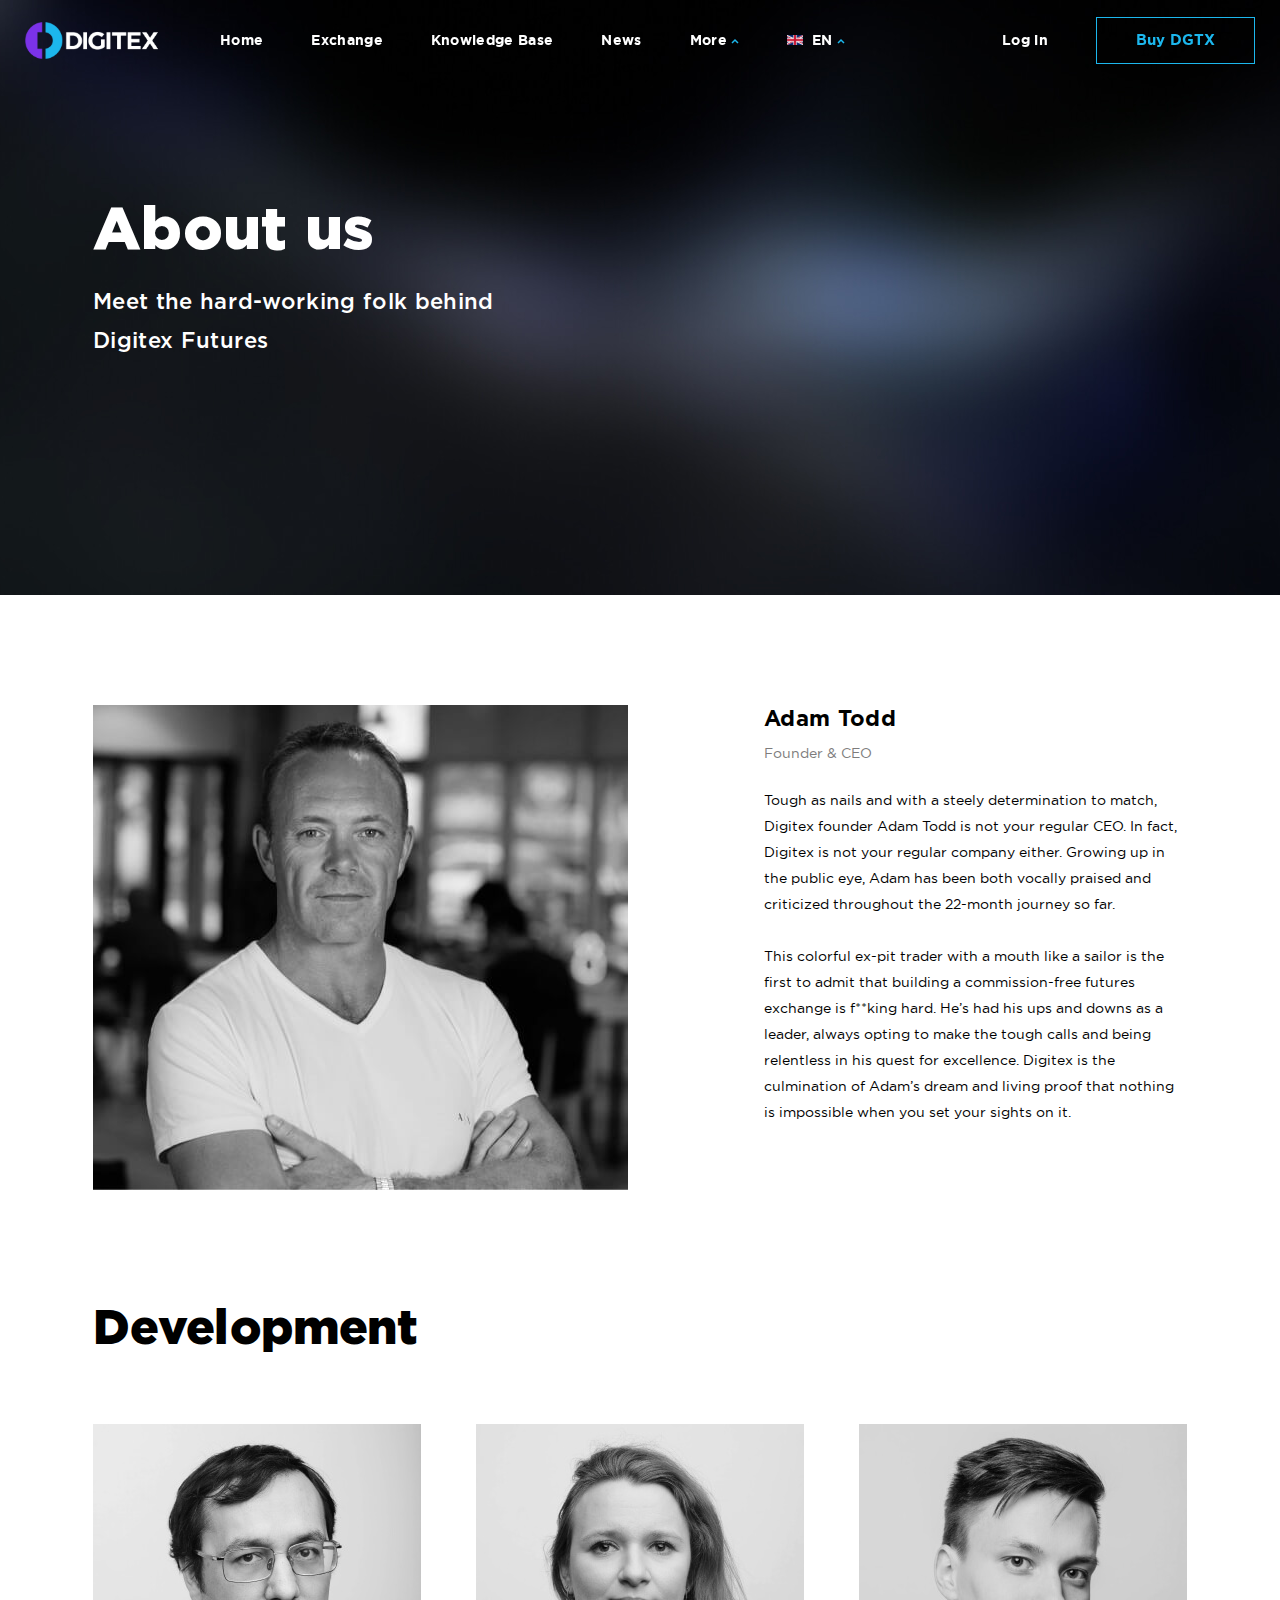
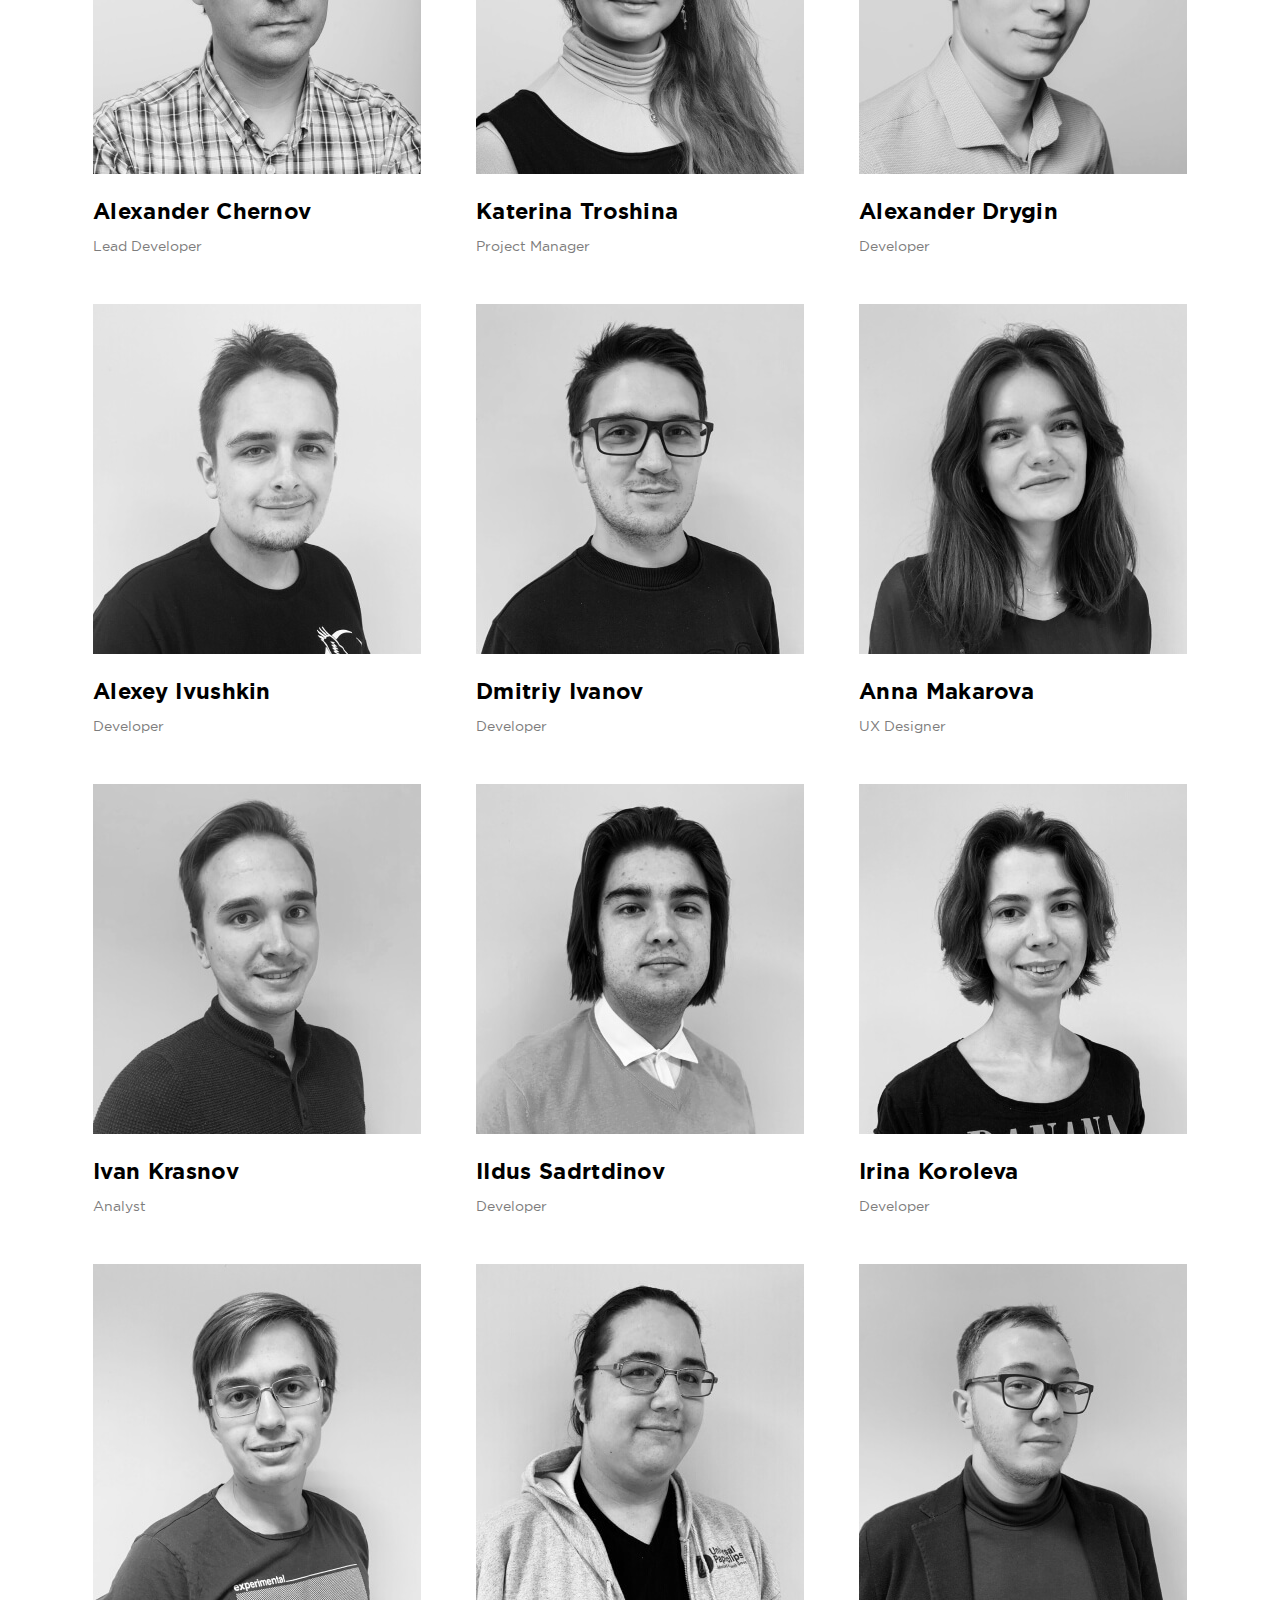
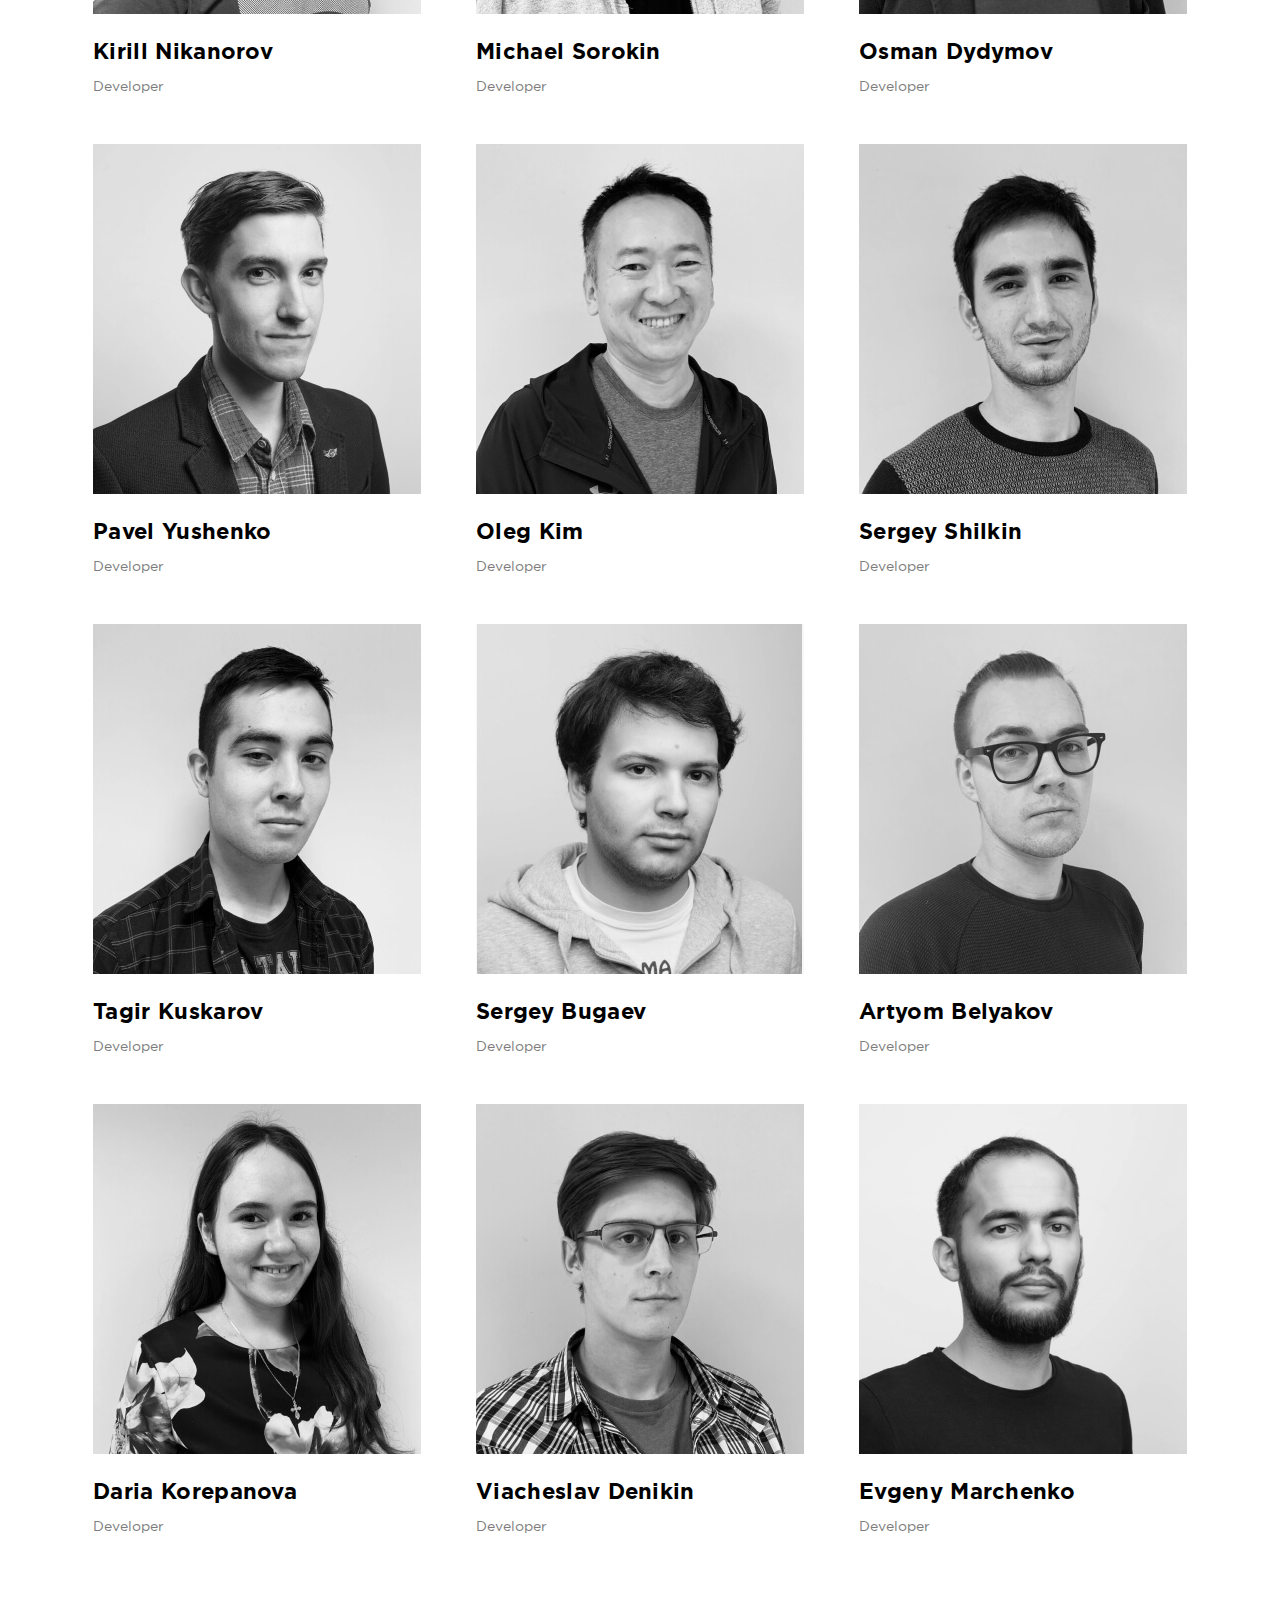
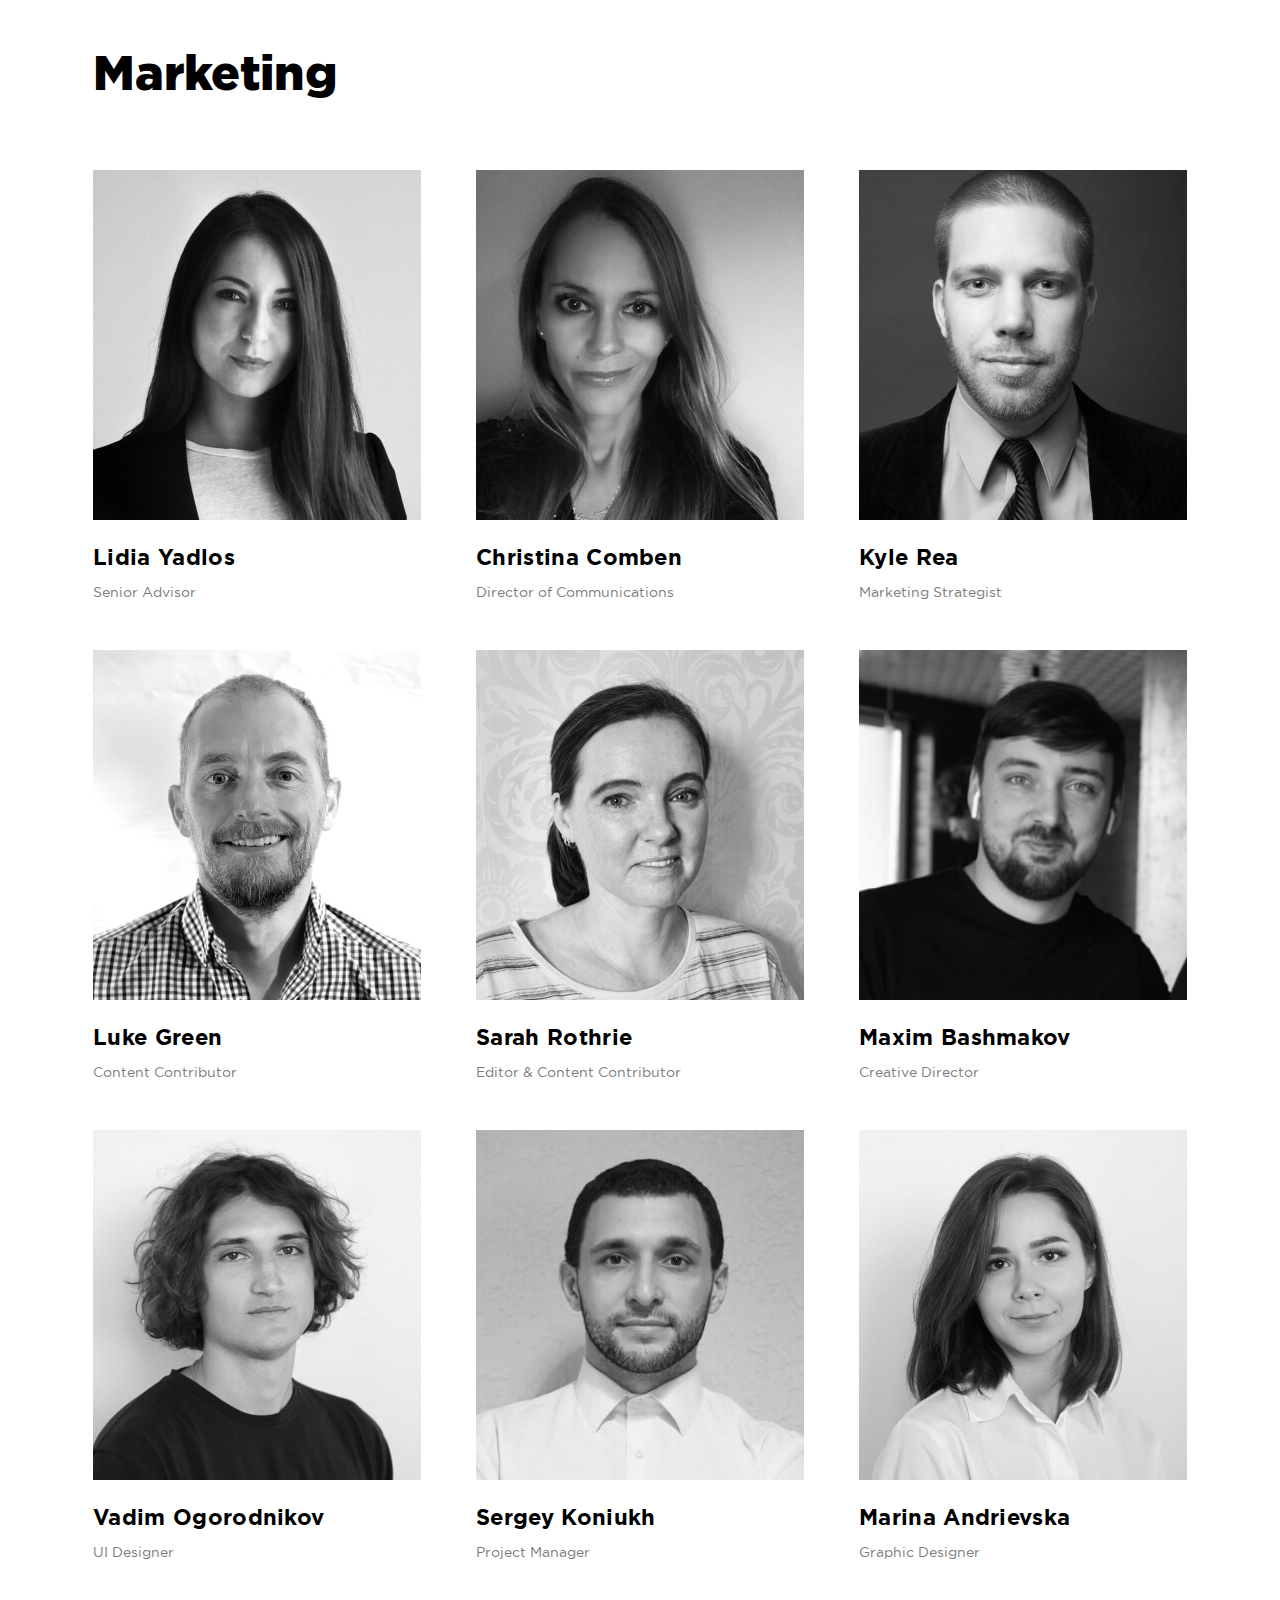
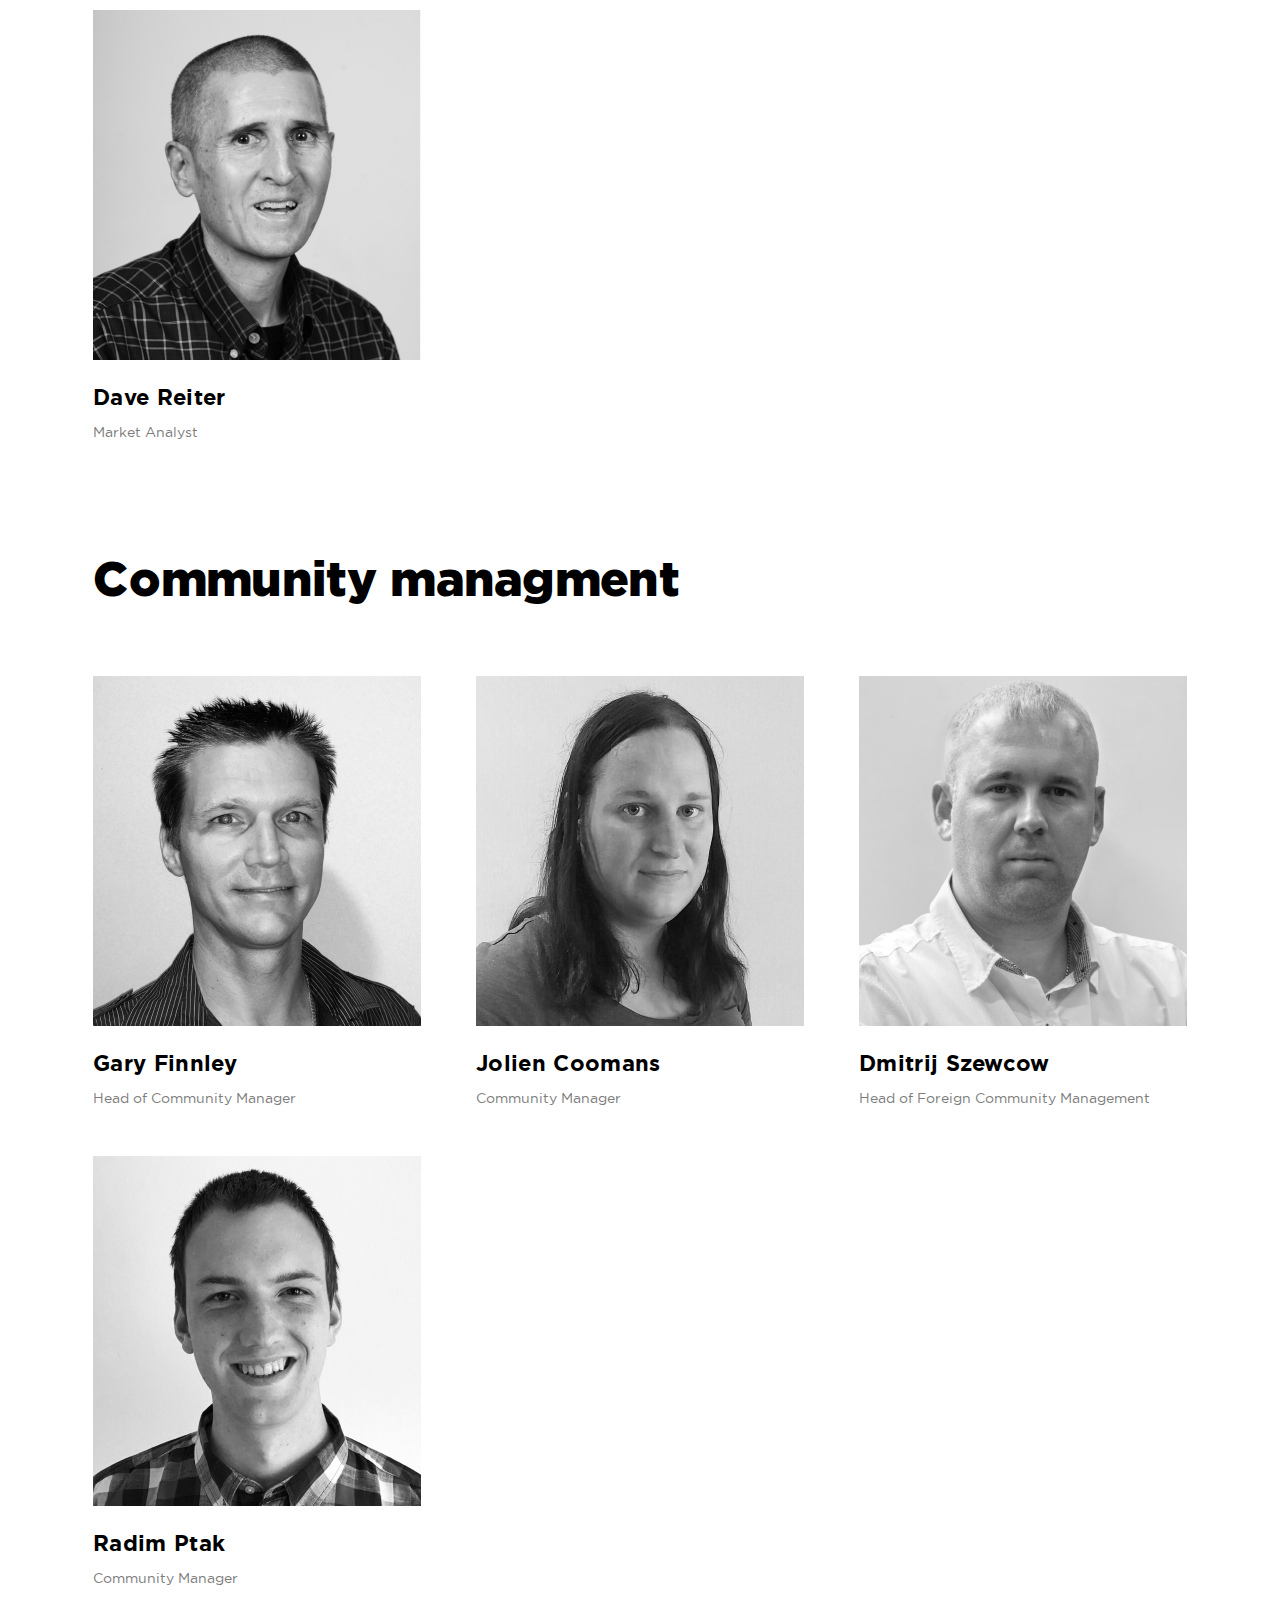
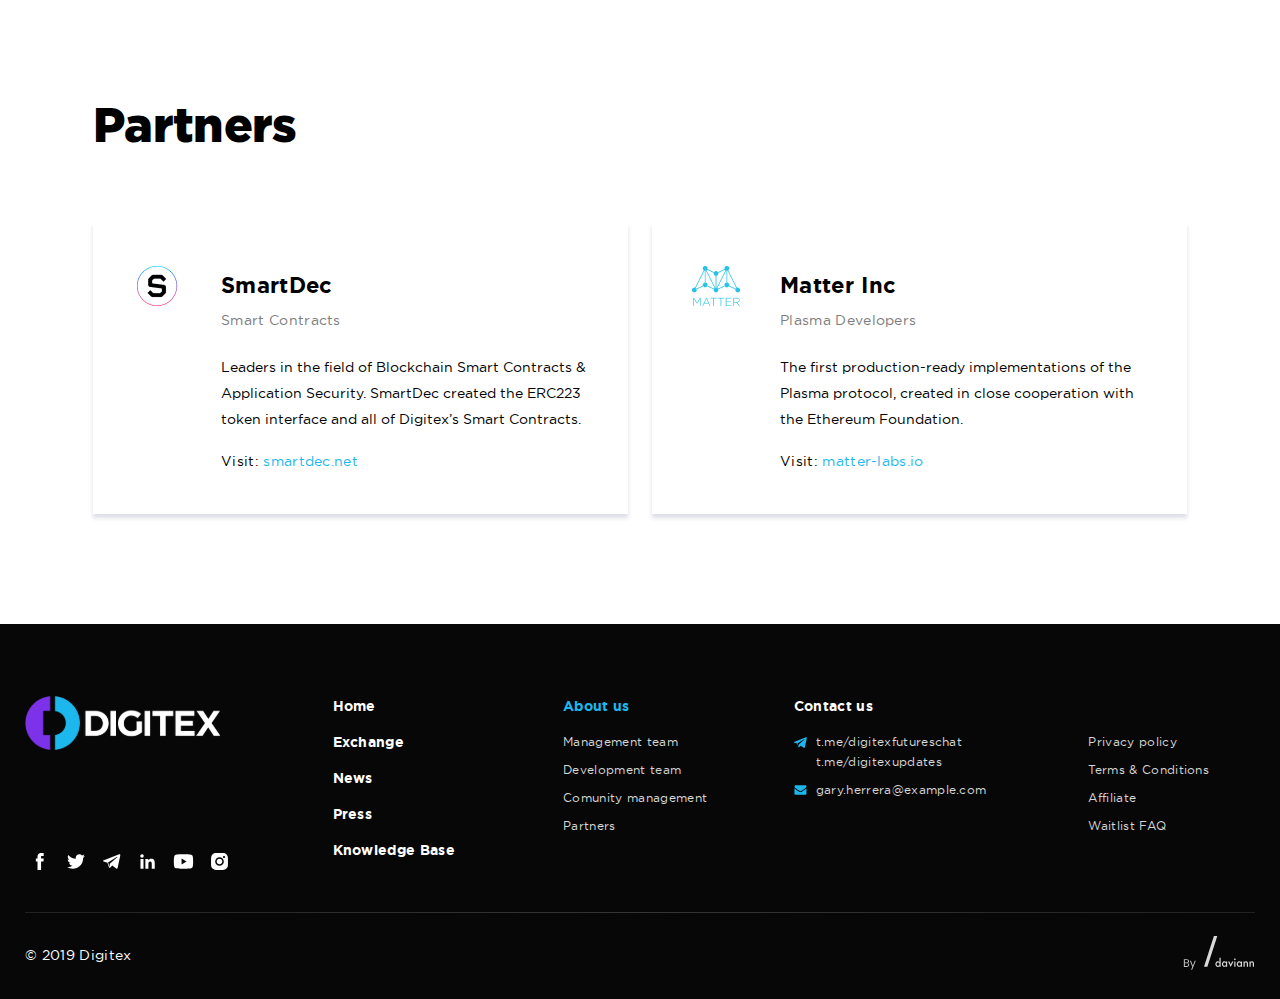
==== commit 180be8ef: "new pages add, responsive styles add, imgs weight optimized" ====
--- a/about.html
+++ b/about.html
@@ -10,7 +10,7 @@
 	<meta name="description" content="">
 
 	<meta http-equiv="X-UA-Compatible" content="IE=edge">
-	<!--<meta name="viewport" content="width=device-width, initial-scale=1, maximum-scale=1">-->
+	<meta name="viewport" content="width=device-width, initial-scale=1, maximum-scale=1">
 	
 	<!-- Template Basic Images Start -->
 	<meta property="og:image" content="path/to/image.jpg">
@@ -31,7 +31,7 @@
 			<div class="header-in">
 				<div class="header-left">
 					<div class="logo">
-						<a href="index.html">
+						<a href="#">
 							<img src="img/logo.svg" alt="">
 						</a>
 					</div>
@@ -84,6 +84,7 @@
 					<a href="#" class="sign-up">Log in</a>
 					<a href="buy.html" class="btn">Buy DGTX</a>
 				</div>
+				<button type="button" class="header-toggle"><span></span></button>
 			</div>
 		</div>
 	</header>
@@ -96,7 +97,7 @@
 				</div>
 			</div>
 		</div>
-		<div class="page-in">
+		<div class="page-in overflow-hidden">
 			<div class="container narrow">
 				<div class="founder">
 					<div class="team-member main">
@@ -394,7 +395,6 @@
 							</div>
 						</div>
 					</div>
-					<button type="button" class="btn"><span>Show more</span><span>Show less</span></button>
 				</div>
 				<div class="team">
 					<h3>Marketing</h3>
@@ -530,7 +530,6 @@
 							</div>
 						</div>
 					</div>
-					<button type="button" class="btn"><span>Show more</span><span>Show less</span></button>
 				</div>
 				<div class="team">
 					<h3>Community managment</h3>
@@ -588,7 +587,6 @@
 							</div>
 						</div>
 					</div>
-					<button type="button" class="btn"><span>Show more</span><span>Show less</span></button>
 				</div>
 				<div class="partners">
 					<h3>Partners</h3>
@@ -626,8 +624,8 @@
 		<div class="container">
 			<div class="footer-in">
 				<div class="footer-left">
-					<div class="logo">
-						<a href="index.html">
+					<div class="logo hidden-sm">
+						<a href="#">
 							<img src="img/logo.svg" alt="">
 						</a>
 					</div>
@@ -671,7 +669,7 @@
 								</a>
 							</li>
 							<li class="bold">
-								<a href="#">
+								<a href="press.html">
 									<b>Press</b>
 								</a>
 							</li>
@@ -680,9 +678,19 @@
 									<b>Knowledge Base</b>
 								</a>
 							</li>
+							<li class="bold active visible-sm">
+								<a href="about.html">
+									<b>About us</b>
+								</a>
+							</li>
+							<li class="bold visible-sm">
+								<a href="contacts.html">
+									<b>Contact us</b>
+								</a>
+							</li>
 						</ul>
 					</div>
-					<div class="menu-item">
+					<div class="menu-item hidden-sm">
 						<ul>
 							<li class="bold active">
 								<a href="about.html">
@@ -703,7 +711,7 @@
 							</li>
 						</ul>
 					</div>
-					<div class="menu-item">
+					<div class="menu-item hidden-sm">
 						<ul>
 							<li class="bold">
 								<a href="contacts.html">
@@ -719,7 +727,7 @@
 							</li>
 						</ul>
 					</div>
-					<div class="menu-item">
+					<div class="menu-item hidden-sm">
 						<ul>
 							<li class="bold"></li>
 							<li>
@@ -738,8 +746,23 @@
 					</div>
 				</div>
 			</div>
+			<div class="menu-item visible-sm">
+				<ul>
+					<li class="bold">
+						<a href="#">
+							<b>Terms & Privacy</b>
+						</a>
+					</li>
+				</ul>
+			</div>
+			<div class="copyright visible-sm">© 2018 — 2020. All rights reserved</div>
 			<div class="footer-bottom">
-				<div class="copyright">© 2019 Digitex</div>
+				<div class="copyright hidden-sm">© 2019 Digitex</div>
+				<div class="logo visible-sm">
+					<a href="#">
+						<img src="img/logo.svg" alt="">
+					</a>
+				</div>
 				<div class="development">
 					<a href="#">
 						<img src="img/dev.svg" alt="">
--- a/css/main.min.css
+++ b/css/main.min.css
@@ -1 +1 @@
-@charset "UTF-8";.owl-carousel,.owl-carousel .owl-item{-webkit-tap-highlight-color:transparent;position:relative}.owl-carousel{display:none;width:100%;z-index:1}.owl-carousel .owl-stage{position:relative;-ms-touch-action:pan-Y;touch-action:manipulation;-moz-backface-visibility:hidden}.owl-carousel .owl-stage:after{content:".";display:block;clear:both;visibility:hidden;line-height:0;height:0}.owl-carousel .owl-stage-outer{position:relative;overflow:hidden;-webkit-transform:translate3d(0,0,0)}.owl-carousel .owl-item,.owl-carousel .owl-wrapper{-webkit-backface-visibility:hidden;-moz-backface-visibility:hidden;-ms-backface-visibility:hidden;-webkit-transform:translate3d(0,0,0);-moz-transform:translate3d(0,0,0);-ms-transform:translate3d(0,0,0)}.owl-carousel .owl-item{min-height:1px;float:left;-webkit-backface-visibility:hidden;-webkit-touch-callout:none}.owl-carousel .owl-item img{display:block;width:100%}.owl-carousel .owl-dots.disabled,.owl-carousel .owl-nav.disabled{display:none}.no-js .owl-carousel,.owl-carousel.owl-loaded{display:block}.owl-carousel .owl-dot,.owl-carousel .owl-nav .owl-next,.owl-carousel .owl-nav .owl-prev{cursor:pointer;-webkit-user-select:none;-khtml-user-select:none;-moz-user-select:none;-ms-user-select:none;user-select:none}.owl-carousel.owl-loading{opacity:0;display:block}.owl-carousel.owl-hidden{opacity:0}.owl-carousel.owl-refresh .owl-item{visibility:hidden}.owl-carousel.owl-drag .owl-item{-ms-touch-action:pan-y;touch-action:pan-y;-webkit-user-select:none;-moz-user-select:none;-ms-user-select:none;user-select:none}.owl-carousel.owl-grab{cursor:move;cursor:grab}.owl-carousel.owl-rtl{direction:rtl}.owl-carousel.owl-rtl .owl-item{float:right}.owl-carousel .animated{animation-duration:1s;animation-fill-mode:both}.owl-carousel .owl-animated-in{z-index:0}.owl-carousel .owl-animated-out{z-index:1}.owl-carousel .fadeOut{animation-name:fadeOut}@keyframes fadeOut{0%{opacity:1}100%{opacity:0}}.owl-height{transition:height .5s ease-in-out}.owl-carousel .owl-item .owl-lazy{opacity:0;transition:opacity .4s ease}.owl-carousel .owl-item .owl-lazy:not([src]),.owl-carousel .owl-item .owl-lazy[src^=""]{max-height:0}.owl-carousel .owl-item img.owl-lazy{transform-style:preserve-3d}.owl-carousel .owl-video-wrapper{position:relative;height:100%;background:#000}.owl-carousel .owl-video-play-icon{position:absolute;height:80px;width:80px;left:50%;top:50%;margin-left:-40px;margin-top:-40px;background:url(../libs/OwlCarousel/dist/assets/owl.video.play.png) no-repeat;cursor:pointer;z-index:1;-webkit-backface-visibility:hidden;transition:transform .1s ease}.owl-carousel .owl-video-play-icon:hover{-ms-transform:scale(1.3,1.3);transform:scale(1.3,1.3)}.owl-carousel .owl-video-playing .owl-video-play-icon,.owl-carousel .owl-video-playing .owl-video-tn{display:none}.owl-carousel .owl-video-tn{opacity:0;height:100%;background-position:center center;background-repeat:no-repeat;background-size:contain;transition:opacity .4s ease}.owl-carousel .owl-video-frame{position:relative;z-index:1;height:100%;width:100%}@font-face{font-family:GothamBlack;src:url(../fonts/GothamBlack/GothamBlack.woff2) format("woff2"),url(../fonts/GothamBlack/GothamBlack.woff) format("woff"),url(../fonts/GothamBlack/GothamBlack.ttf) format("truetype");font-weight:400;font-style:normal}@font-face{font-family:GothamBold;src:url(../fonts/GothamBold/GothamBold.woff2) format("woff2"),url(../fonts/GothamBold/GothamBold.woff) format("woff"),url(../fonts/GothamBold/GothamBold.ttf) format("truetype");font-weight:400;font-style:normal}@font-face{font-family:GothamMedium;src:url(../fonts/GothamMedium/GothamMedium.woff2) format("woff2"),url(../fonts/GothamMedium/GothamMedium.woff) format("woff"),url(../fonts/GothamMedium/GothamMedium.ttf) format("truetype");font-weight:400;font-style:normal}@font-face{font-family:GothamBook;src:url(../fonts/GothamBook/GothamBook.woff2) format("woff2"),url(../fonts/GothamBook/GothamBook.woff) format("woff"),url(../fonts/GothamBook/GothamBook.ttf) format("truetype");font-weight:400;font-style:normal}*,:after,:before{-webkit-box-sizing:border-box;box-sizing:border-box}::-moz-selection{background-color:#1cb7ed;color:#fff}::selection{background-color:#1cb7ed;color:#fff}body,html{margin:0;padding:0;min-height:100%}html{-webkit-text-size-adjust:none}body{font-size:16px;line-height:1.5;min-width:1366px;position:relative;font-family:GothamBook;color:#fff;background:#000;letter-spacing:.02em}b,h1,h2,h3,h4,h5,h6,strong{font-family:GothamBlack;font-weight:400;margin:0}b span,h1 span,h2 span,h3 span,h4 span,h5 span,h6 span,strong span{color:#1cb7ed}h1{font-size:60px;line-height:65px}h2{font-size:56px;line-height:65px}h3{font-size:48px;line-height:52px}h4{font-size:36px;line-height:44px;font-family:GothamBold;margin-bottom:32px}h5{font-size:32px;line-height:42px;font-family:GothamBold;margin-bottom:40px}h6{font-size:30px;line-height:44px;font-family:GothamBold;margin-bottom:32px}a,button,input{-webkit-transition:.2s;-o-transition:.2s;transition:.2s}ul{margin:0;padding:0;list-style:none}p{margin:0}p a{color:#1cb7ed}p a:hover{color:#fff}a:focus,button:focus,input:focus,select:focus,textarea:focus{outline:0;-webkit-box-shadow:none;box-shadow:none}input{border-radius:0;-webkit-box-shadow:none;box-shadow:none}a{color:#fff;text-decoration:none}a:hover{color:#1cb7ed;text-decoration:none}button,input[type=submit]{cursor:pointer}.container{width:1230px;margin:0 auto}.container.narrow{width:1094px}.header{position:fixed;z-index:9;left:0;top:0;width:100%;-webkit-transition:.2s;-o-transition:.2s;transition:.2s}.header.dark,.header.scrolled{background:#000}.header.light:not(.scrolled):not(.dark){background:rgba(18,22,55,.03)}.header.light:not(.scrolled):not(.dark) a{color:#000}.header.light:not(.scrolled):not(.dark) a:hover{color:#1cb7ed}.header.light:not(.scrolled):not(.dark) .btn{border-color:#000}.header.light:not(.scrolled):not(.dark) .btn:hover{background:#000;color:#fff}.header.light .logo{position:relative}.header.light .logo img{-webkit-transition:.2s;-o-transition:.2s;transition:.2s}.header.light .logo img:last-child{position:absolute;left:0;top:0;opacity:0}.header.light.scrolled .logo{position:relative}.header.light.scrolled .logo img{-webkit-transition:.2s;-o-transition:.2s;transition:.2s}.header.light.scrolled .logo img:first-child{opacity:0}.header.light.scrolled .logo img:last-child{opacity:1}.header-in{display:-webkit-box;display:-webkit-flex;display:-ms-flexbox;display:flex;-webkit-box-align:center;-webkit-align-items:center;-ms-flex-align:center;align-items:center;-webkit-box-pack:justify;-webkit-justify-content:space-between;-ms-flex-pack:justify;justify-content:space-between;padding:17px 0}.header-left,.header-right{display:-webkit-box;display:-webkit-flex;display:-ms-flexbox;display:flex;-webkit-box-align:center;-webkit-align-items:center;-ms-flex-align:center;align-items:center}.header .logo{margin-right:62px}.header .btn{border-color:#1cb7ed;background:0 0;color:#1cb7ed;padding:11px 39px}.header .btn:hover{background:#1cb7ed;color:#fff}.logo a,.logo img{display:block}.logo img{max-width:100%}.menu>ul{display:-webkit-box;display:-webkit-flex;display:-ms-flexbox;display:flex;-webkit-box-align:center;-webkit-align-items:center;-ms-flex-align:center;align-items:center}.menu>ul>li:not(:last-child){margin-right:48px}.menu>ul>li.folder{position:relative}.menu>ul>li.folder>a{padding-right:12px;position:relative}.menu>ul>li.folder>a:after{content:'';position:absolute;right:0;top:-webkit-calc(50% - 2px);top:calc(50% - 2px);width:8px;height:6px;background:url(../img/arrow-bottom.svg) center no-repeat;background-size:cover;-webkit-transition:.2s;-o-transition:.2s;transition:.2s;-webkit-transform:rotate(-180deg);-ms-transform:rotate(-180deg);transform:rotate(-180deg)}.menu>ul>li.folder.open>a:after{-webkit-transform:none;-ms-transform:none;transform:none}.menu>ul>li.folder.open .drop{opacity:1;visibility:visible}.menu>ul>li.lang{text-transform:uppercase}.menu>ul>li.lang a{background-repeat:no-repeat}.menu>ul>li.lang>a{padding-left:25px;background-position:left 5px}.menu>ul>li.lang .drop a{padding-left:39px;background-position:16px 9px}.menu li.active>a{color:#1cb7ed;background-color:transparent!important}.menu a{display:block;font-size:14px;font-family:GothamBold}[data-lang=en]{background-image:url(../img/lang-en.svg)}[data-lang=kr]{background-image:url(../img/lang-kr.svg)}[data-lang=jp]{background-image:url(../img/lang-jp.svg)}[data-lang=ch]{background-image:url(../img/lang-ch.svg)}[data-lang=ru]{background-image:url(../img/lang-ru.svg)}.drop{position:absolute;left:0;top:-webkit-calc(100% + 9px);top:calc(100% + 9px);background:#000;border-top:2px solid #1cb7ed;white-space:nowrap;padding:4px 0 8px;-webkit-transition:.2s;-o-transition:.2s;transition:.2s;opacity:0;visibility:hidden}.drop a{line-height:22px;color:#fff!important;padding:3px 16px}.drop a:hover{color:#fff!important;background-color:rgba(28,183,237,.15)}.sign-up{font-size:14px;font-family:GothamBold;margin-right:48px}.btn{display:inline-block;text-align:center;font-size:15px;font-family:GothamBold;border:1px solid #1cb7ed;background:#1cb7ed;padding:11px 23px;letter-spacing:normal}.btn:hover{background:0 0}section{position:relative}.section-top{background:url(../img/back-top.jpg) center no-repeat;background-size:cover}.section-top:before{content:'';position:absolute;left:0;top:0;width:100%;height:100%;background:url(../img/back-top-laptop.png) -webkit-calc(50% + 298px) -webkit-calc(50% + 43px) no-repeat;background:url(../img/back-top-laptop.png) calc(50% + 298px) calc(50% + 43px) no-repeat}.section-top-in{display:-webkit-box;display:-webkit-flex;display:-ms-flexbox;display:flex;-webkit-box-align:center;-webkit-align-items:center;-ms-flex-align:center;align-items:center;position:relative;z-index:2;height:100vh;padding-bottom:15px}.section-top h1{max-width:535px;margin-bottom:40px}.section-top h1 span{display:block}.section-top .subtitle{font-family:GothamMedium;font-size:22px;margin-bottom:46px}.section-top .btn{padding:11px 40px}.section-top .socials{position:absolute;right:-73px;bottom:32px}.section-top.exchange{background-image:url(../img/back-top-exchange.jpg)}.section-top.exchange h1{max-width:none}.section-top.exchange:before{background-image:url(../img/back-top-desktop.png);background-position:-webkit-calc(50% + 355px) -webkit-calc(50% - 2px);background-position:calc(50% + 355px) calc(50% - 2px)}.section-subtitle{font-size:22px;font-family:GothamMedium}.section.ei{background:#1cb7ed;text-align:center;padding:110px 0}.section.ei h3{margin-bottom:40px}.section.ei .subtitle{font-family:GothamMedium;margin-bottom:70px}.ei-img img{display:block;max-width:100%;margin:0 auto}.socials{display:-webkit-box;display:-webkit-flex;display:-ms-flexbox;display:flex;-webkit-box-align:center;-webkit-align-items:center;-ms-flex-align:center;align-items:center}.socials a:not(:last-child){margin-right:6px}.socials img{display:block}.scroll{font-size:13px;font-family:GothamBold;padding-left:35px;position:absolute;left:-95px;bottom:28px;-webkit-transform:rotate(-90deg);-ms-transform:rotate(-90deg);transform:rotate(-90deg)}.scroll:before{content:'';position:absolute;left:0;top:50%;width:30px;height:1px;background:#1cb7ed}.advantages{padding:122px 0 162px}.advantages-list{display:-webkit-box;display:-webkit-flex;display:-ms-flexbox;display:flex;-webkit-box-pack:justify;-webkit-justify-content:space-between;-ms-flex-pack:justify;justify-content:space-between}.advantages-item{width:330px}.advantages-item-icon{margin-bottom:18px}.advantages-item-icon img{display:block}.advantages-item-title{margin-bottom:24px;font-size:26px;line-height:34px;font-family:GothamBold}.advantages-item-text{font-family:GothamMedium}.half{display:-webkit-box;display:-webkit-flex;display:-ms-flexbox;display:flex;min-height:844px;margin-left:auto;margin-right:auto}.half:before{content:'';position:absolute;left:0;top:0;width:100%;height:100%}.half-1{background:url(../img/back1.jpg) center no-repeat;background-size:cover}.half-1:before{background:url(../img/coin.png) -webkit-calc(50% - 308px) -webkit-calc(50% - 65px) no-repeat;background:url(../img/coin.png) calc(50% - 308px) calc(50% - 65px) no-repeat}.half-2{background:#000 url(../img/half-2-bg.jpg) right top no-repeat;background-size:auto 100%}.half-2:before{background:url(../img/half-2-img.png) -webkit-calc(50% + 286px) -webkit-calc(50% + 20px) no-repeat;background:url(../img/half-2-img.png) calc(50% + 286px) calc(50% + 20px) no-repeat}.half-3{background:url(../img/half-3-bg.png) center no-repeat;background-size:cover;min-height:730px}.half-3:before{background:url(../img/half-3-img.png) -webkit-calc(50% - 286px) -webkit-calc(50% - 26px) no-repeat;background:url(../img/half-3-img.png) calc(50% - 286px) calc(50% - 26px) no-repeat}.half-4{background:#fff;color:#000;min-height:630px}.half-4:before{background:url(../img/half-4-img.png) -webkit-calc(50% + 280px) -webkit-calc(50% + 49px) no-repeat;background:url(../img/half-4-img.png) calc(50% + 280px) calc(50% + 49px) no-repeat}.half-4 .half-cont-in{padding-top:100px!important}.half-5{background:#fff;color:#000;min-height:630px}.half-5:before{background:url(../img/half-5-img.png) -webkit-calc(50% - 255px) -webkit-calc(50% - 38px) no-repeat;background:url(../img/half-5-img.png) calc(50% - 255px) calc(50% - 38px) no-repeat}.half-5 .half-cont-in{padding-bottom:147px!important}.half-6{background:url(../img/half-6-bg.png) left bottom no-repeat;background-size:cover;min-height:720px}.half-6:before{background:url(../img/half-6-img.png) -webkit-calc(50% + 274px) -webkit-calc(50% + 3px) no-repeat;background:url(../img/half-6-img.png) calc(50% + 274px) calc(50% + 3px) no-repeat}.half-6 .half-cont-in{padding-top:10px!important}.half-7{background:#fff;color:#000;min-height:650px}.half-7:before{background:url(../img/half-7-img.png) -webkit-calc(50% - 280px) -webkit-calc(50% + 65px) no-repeat;background:url(../img/half-7-img.png) calc(50% - 280px) calc(50% + 65px) no-repeat}.half-7 .half-cont-in{padding-top:133px!important}.half-8{background:#fff;color:#000;min-height:712px}.half-8:before{background:url(../img/half-8-img.png) -webkit-calc(50% + 288px) -webkit-calc(50% - 50px) no-repeat;background:url(../img/half-8-img.png) calc(50% + 288px) calc(50% - 50px) no-repeat}.half-8 .half-cont-in{padding-bottom:97px!important}.half-9{background-size:cover;min-height:730px}.half-9:before{background:url(../img/half-9-img.png) -webkit-calc(50% - 310px) -webkit-calc(50% - 2px) no-repeat;background:url(../img/half-9-img.png) calc(50% - 310px) calc(50% - 2px) no-repeat}.half-10{background:#fff;color:#000;min-height:730px}.half-10:before{background:url(../img/half-10-img.png) -webkit-calc(50% + 296px) -webkit-calc(50% + 8px) no-repeat;background:url(../img/half-10-img.png) calc(50% + 296px) calc(50% + 8px) no-repeat}.half-img{width:50%}.half-img img{display:block;width:100%;height:100%;-o-object-fit:cover;object-fit:cover}.half-cont{position:absolute;left:0;top:0;width:100%;height:100%;display:-webkit-box;display:-webkit-flex;display:-ms-flexbox;display:flex;-webkit-box-align:center;-webkit-align-items:center;-ms-flex-align:center;align-items:center}.half-cont-in{padding-left:-webkit-calc(50% + 126px);padding-left:calc(50% + 126px)}.half-cont h2{margin-bottom:34px}.half-cont h3{margin-bottom:40px}.half p{font-size:22px;font-family:GothamMedium}.half p:not(:last-child){margin-bottom:45px}.half p.half-text-normal{font-size:16px}.half .notice{font-family:GothamMedium;margin-top:-29px;color:#1cb7ed}.half.img-right .half-img{margin-left:auto}.half.img-right .half-cont-in{padding:0 -webkit-calc(50% + 126px) 0 0;padding:0 calc(50% + 126px) 0 0}.block-title:not(:last-child){margin-bottom:40px}.block-title-title{font-size:22px;display:-webkit-box;display:-webkit-flex;display:-ms-flexbox;display:flex;-webkit-box-align:center;-webkit-align-items:center;-ms-flex-align:center;align-items:center;color:#1cb7ed;margin-bottom:14px}.block-title-title img{margin-right:15px}.block-title-text{font-family:GothamMedium}.owl-dots{display:-webkit-box;display:-webkit-flex;display:-ms-flexbox;display:flex;-webkit-box-align:center;-webkit-align-items:center;-ms-flex-align:center;align-items:center;-webkit-box-pack:center;-webkit-justify-content:center;-ms-flex-pack:center;justify-content:center}.owl-dot{width:10px;height:10px;border-radius:50%;background:#fff;opacity:.15;padding:0;border:none}.owl-dot.active,.owl-dot:hover{background:#1cb7ed;opacity:1}.owl-dot:not(:last-child){margin-right:24px}.gtc{padding:110px 0}.gtc>img{position:absolute;z-index:-1;left:0;top:0;width:100%;height:100%;-o-object-fit:cover;object-fit:cover}.gtc h1{text-align:center;margin-bottom:35px}.gtc .subtitle{text-align:center;max-width:860px;margin:0 auto 90px;font-size:22px;font-family:GothamMedium}.gtc-item{position:relative}.gtc-item-img img{width:auto!important;margin:0 auto}.gtc-item-back{display:none}.gtc-item-info{position:absolute;z-index:2;font-family:GothamMedium;font-size:12px;line-height:18px}.gtc-item-info:after,.gtc-item-info:before{content:'';position:absolute;top:50%}.gtc-item-info:before{height:1px;background:-o-linear-gradient(.32deg,#1cb7ed 0,#fff 100%);background:linear-gradient(89.68deg,#1cb7ed 0,#fff 100%)}.gtc-item-info:after{width:3px;height:3px;border-radius:50%;background:#1cb7ed;margin-top:-1px}.gtc-item-info span{display:block;position:relative}.gtc-item-info span:after,.gtc-item-info span:before{content:'';position:absolute;border-radius:50%;border:1px solid #1cb7ed;top:50%;-webkit-transform:translateY(-50%);-ms-transform:translateY(-50%);transform:translateY(-50%)}.gtc-item-info span:before{opacity:.1;width:31px;height:31px}.gtc-item-info span:after{opacity:.4;width:13px;height:13px}.gtc-item-info.left{text-align:right}.gtc-item-info.left:before{left:-webkit-calc(100% + 25px);left:calc(100% + 25px);-webkit-transform:rotate(180deg);-ms-transform:rotate(180deg);transform:rotate(180deg)}.gtc-item-info.right{text-align:left;right:0}.gtc-item-info.right:before{right:-webkit-calc(100% + 25px);right:calc(100% + 25px)}.gtc-item-info-1{width:140px;top:-2px;left:47px}.gtc-item-info-1:before{width:178px}.gtc-item-info-1:after{left:-webkit-calc(100% + 202px);left:calc(100% + 202px)}.gtc-item-info-1 span:before{left:-webkit-calc(100% + 189px);left:calc(100% + 189px)}.gtc-item-info-1 span:after{left:-webkit-calc(100% + 197px);left:calc(100% + 197px)}.gtc-item-info-2{width:140px;top:279px;left:47px}.gtc-item-info-2:before{width:108px}.gtc-item-info-2:after{left:-webkit-calc(100% + 132px);left:calc(100% + 132px)}.gtc-item-info-2 span:before{left:-webkit-calc(100% + 118px);left:calc(100% + 118px)}.gtc-item-info-2 span:after{left:-webkit-calc(100% + 127px);left:calc(100% + 127px)}.gtc-item-info-3{width:188px;top:18px}.gtc-item-info-3:before{width:116px}.gtc-item-info-3:after{right:-webkit-calc(100% + 140px);right:calc(100% + 140px)}.gtc-item-info-3 span:before{right:-webkit-calc(100% + 126px);right:calc(100% + 126px)}.gtc-item-info-3 span:after{right:-webkit-calc(100% + 135px);right:calc(100% + 135px)}.gtc-item-info-4{width:188px;top:270px}.gtc-item-info-4:before{width:346px}.gtc-item-info-4:after{right:-webkit-calc(100% + 370px);right:calc(100% + 370px)}.gtc-item-info-4 span:before{right:-webkit-calc(100% + 356px);right:calc(100% + 356px)}.gtc-item-info-4 span:after{right:-webkit-calc(100% + 365px);right:calc(100% + 365px)}.gtc-item-info-5{width:178px;top:49px;left:0}.gtc-item-info-5:before{width:116px}.gtc-item-info-5:after{left:-webkit-calc(100% + 140px);left:calc(100% + 140px)}.gtc-item-info-5 span:before{left:-webkit-calc(100% + 126px);left:calc(100% + 126px)}.gtc-item-info-5 span:after{left:-webkit-calc(100% + 135px);left:calc(100% + 135px)}.gtc-item-info-6{width:178px;top:173px;left:0}.gtc-item-info-6:before{width:277px}.gtc-item-info-6:after{left:-webkit-calc(100% + 300px);left:calc(100% + 300px)}.gtc-item-info-6 span:before{left:-webkit-calc(100% + 286px);left:calc(100% + 286px)}.gtc-item-info-6 span:after{left:-webkit-calc(100% + 295px);left:calc(100% + 295px)}.gtc-item-info-7{width:198px;top:102px}.gtc-item-info-7:before{width:222px}.gtc-item-info-7:after{right:-webkit-calc(100% + 246px);right:calc(100% + 246px)}.gtc-item-info-7 span:before{right:-webkit-calc(100% + 232px);right:calc(100% + 232px)}.gtc-item-info-7 span:after{right:-webkit-calc(100% + 241px);right:calc(100% + 241px)}.gtc-item-info-8{width:198px;top:378px}.gtc-item-info-8:before{width:344px}.gtc-item-info-8:after{right:-webkit-calc(100% + 368px);right:calc(100% + 368px)}.gtc-item-info-8 span:before{right:-webkit-calc(100% + 354px);right:calc(100% + 354px)}.gtc-item-info-8 span:after{right:-webkit-calc(100% + 363px);right:calc(100% + 363px)}.gtc-item-info-9{width:215px;top:68px;left:0}.gtc-item-info-9:before{width:100px}.gtc-item-info-9:after{left:-webkit-calc(100% + 124px);left:calc(100% + 124px)}.gtc-item-info-9 span:before{left:-webkit-calc(100% + 110px);left:calc(100% + 110px)}.gtc-item-info-9 span:after{left:-webkit-calc(100% + 119px);left:calc(100% + 119px)}.gtc-item-info-10{width:215px;top:252px;left:0}.gtc-item-info-10:before{width:176px}.gtc-item-info-10:after{left:-webkit-calc(100% + 200px);left:calc(100% + 200px)}.gtc-item-info-10 span:before{left:-webkit-calc(100% + 186px);left:calc(100% + 186px)}.gtc-item-info-10 span:after{left:-webkit-calc(100% + 195px);left:calc(100% + 195px)}.gtc-item-info-11{width:188px;top:40px}.gtc-item-info-11:before{width:276px}.gtc-item-info-11:after{right:-webkit-calc(100% + 300px);right:calc(100% + 300px)}.gtc-item-info-11 span:before{right:-webkit-calc(100% + 286px);right:calc(100% + 286px)}.gtc-item-info-11 span:after{right:-webkit-calc(100% + 295px);right:calc(100% + 295px)}.gtc .owl-dots{margin-top:40px}.footer{background:#000;padding:72px 0 24px}.footer-in{display:-webkit-box;display:-webkit-flex;display:-ms-flexbox;display:flex;margin-bottom:36px}.footer-left{width:25%;padding-right:24px;display:-webkit-box;display:-webkit-flex;display:-ms-flexbox;display:flex;-webkit-box-orient:vertical;-webkit-box-direction:normal;-webkit-flex-direction:column;-ms-flex-direction:column;flex-direction:column;-webkit-box-pack:justify;-webkit-justify-content:space-between;-ms-flex-pack:justify;justify-content:space-between}.footer-bottom{display:-webkit-box;display:-webkit-flex;display:-ms-flexbox;display:flex;-webkit-box-align:center;-webkit-align-items:center;-ms-flex-align:center;align-items:center;-webkit-box-pack:justify;-webkit-justify-content:space-between;-ms-flex-pack:justify;justify-content:space-between;padding-top:24px;position:relative}.footer-bottom:before{content:'';position:absolute;left:0;top:0;width:100%;height:1px;background:-o-radial-gradient(50% 50%,118.95% 50%,#353535 0,rgba(53,53,53,0) 100%);background:radial-gradient(118.95% 50% at 50% 50%,#353535 0,rgba(53,53,53,0) 100%)}.footer .menu-list{width:75%;display:-webkit-box;display:-webkit-flex;display:-ms-flexbox;display:flex}.footer .menu-item{width:25%;font-size:14px}.footer .menu-item:not(:last-child){padding-right:24px}.footer .menu-item:last-child{padding-left:64px}.footer .menu-item li{min-height:20px}.footer .menu-item li:not(:last-child){margin-bottom:8px}.footer .menu-item li.bold:not(:last-child){margin-bottom:16px}.footer .menu-item li.bold a{color:#fff!important}.footer .menu-item li.bold a:hover{color:#1cb7ed!important}.footer .menu-item li.with-icon a{padding-left:22px;background-repeat:no-repeat;background-position:left 5px}.footer .menu-item li.telegram a:first-child{background-image:url(../img/telegram-blue.svg)}.footer .menu-item li.email a{background-image:url(../img/envelope-blue.svg)}.footer .menu-item li.active a{color:#1cb7ed!important}.footer .menu-item a{display:block;font-size:12px;line-height:20px;color:#d7d7d7}.footer .menu-item a:hover{color:#1cb7ed}.footer .menu-item a b{font-family:GothamBold;display:block;font-size:14px}.footer .logo{margin-bottom:40px}.footer .logo img{width:195px}.footer .socials a:not(:last-child){margin-right:7px}.footer .socials a:hover{opacity:.8}.footer .socials img{width:29px}.copyright{font-size:14px}.copyright div:not(:last-child){margin-bottom:10px}.development a,.development img{display:block}.buy-top{background:#fff url(../img/imac.png) -webkit-calc(50% - 323px) -webkit-calc(50% + 20px) no-repeat;background:#fff url(../img/imac.png) calc(50% - 323px) calc(50% + 20px) no-repeat}.buy-top-in{min-height:662px;display:-webkit-box;display:-webkit-flex;display:-ms-flexbox;display:flex;-webkit-box-orient:vertical;-webkit-box-direction:normal;-webkit-flex-direction:column;-ms-flex-direction:column;flex-direction:column;-webkit-box-pack:center;-webkit-justify-content:center;-ms-flex-pack:center;justify-content:center;max-width:535px;padding-top:45px;margin:0 68px 0 auto;color:#000}.buy-top h1{margin-bottom:45px}.sale{background:#17171c}.sale-in{padding:110px 0;display:-webkit-box;display:-webkit-flex;display:-ms-flexbox;display:flex;-webkit-box-pack:justify;-webkit-justify-content:space-between;-ms-flex-pack:justify;justify-content:space-between}.sale-left{width:436px}.sale h3{margin-bottom:40px}.sale p{font-size:15px;font-family:GothamMedium;margin-bottom:40px}.sale-info-list{display:-webkit-box;display:-webkit-flex;display:-ms-flexbox;display:flex;-webkit-flex-wrap:wrap;-ms-flex-wrap:wrap;flex-wrap:wrap;margin-bottom:-42px}.sale-info-item{width:50%;display:-webkit-box;display:-webkit-flex;display:-ms-flexbox;display:flex;padding-left:34px;position:relative;margin-bottom:42px}.sale-info-item img{position:absolute;left:0;top:-6px}.sale-info-item span{font-size:15px}.sale-block{width:423px;background:rgba(255,255,255,.05);padding:40px 45px 35px}.sale-block-title{text-align:center;font-size:27px;line-height:38px;font-family:GothamBold;margin-bottom:26px}.sale-block .btn{width:100%;margin-bottom:35px}.sale-block-info{display:-webkit-box;display:-webkit-flex;display:-ms-flexbox;display:flex;-webkit-box-pack:justify;-webkit-justify-content:space-between;-ms-flex-pack:justify;justify-content:space-between;margin-bottom:20px}.sale-block-info-item div:first-child{font-size:25px;line-height:35px;font-family:GothamBold}.sale-block-info-item div:last-child{font-size:17px;color:#1cb7ed;font-family:GothamMedium}.sale-block-range{height:12px;background:rgba(255,255,255,.15);margin-bottom:25px}.sale-block-range div{height:100%;background:#1cb7ed}.sale-block-bottom{display:-webkit-box;display:-webkit-flex;display:-ms-flexbox;display:flex;-webkit-box-align:center;-webkit-align-items:center;-ms-flex-align:center;align-items:center;-webkit-box-pack:justify;-webkit-justify-content:space-between;-ms-flex-pack:justify;justify-content:space-between}.sale-block-bottom-text{font-size:12px;color:#1cb7ed;font-family:GothamMedium}.sale-block-bottom-icon{width:78px;height:44px;border:1px solid #1cb7ed;border-radius:10px;display:-webkit-box;display:-webkit-flex;display:-ms-flexbox;display:flex;-webkit-box-align:center;-webkit-align-items:center;-ms-flex-align:center;align-items:center;-webkit-box-pack:center;-webkit-justify-content:center;-ms-flex-pack:center;justify-content:center;position:relative;overflow:hidden}.sale-block-bottom-icon:after{content:'';position:absolute;left:0;top:0;width:100%;height:100%;background:#1cb7ed;mix-blend-mode:darken}.sale-block-bottom-icon img{display:block;max-width:100%;max-height:100%}.schedule{overflow:hidden;background:url(../img/shadow.svg) center bottom no-repeat}.schedule-in{padding:110px 0 84px}.schedule-slider .owl-stage-outer{overflow:visible}.schedule-slider .owl-item:not(.active) .schedule-year{opacity:.5}.schedule-slider .owl-item:not(.active) .schedule-event:not(.done) .schedule-event-check:before{opacity:.5}.schedule-slider .owl-item:not(.active) .schedule-event:not(.done) .schedule-event-available,.schedule-slider .owl-item:not(.active) .schedule-event:not(.done) .schedule-event-date,.schedule-slider .owl-item:not(.active) .schedule-event:not(.done) .schedule-event-released{opacity:.5}.schedule-slider .owl-item:not(.active) .schedule-event.done{opacity:.5}.schedule-slider .owl-item:not(.active) .schedule-item.last .schedule-event-check{opacity:.5}.schedule-years{display:-webkit-box;display:-webkit-flex;display:-ms-flexbox;display:flex;margin-bottom:135px}.schedule-years button{background:0 0;padding:0;border:none;font-size:15px;line-height:20px;font-family:GothamBold;color:#fff;opacity:.5}.schedule-years button.active,.schedule-years button:hover{color:#1cb7ed;opacity:1}.schedule-years button:not(:last-child){margin-right:145px}.schedule-years button.disabled{pointer-events:none}.schedule-year{position:absolute;left:0;top:-75px;font-size:48px;line-height:52px;font-family:GothamBlack;-webkit-transition:.2s;-o-transition:.2s;transition:.2s}.schedule-item{position:relative}.schedule-item.last .schedule-event:before{right:100%!important;width:-webkit-calc(100% - 26px)!important;width:calc(100% - 26px)!important}.schedule-item.last .schedule-event-check{border-radius:0;background:url(../img/flag.svg) center no-repeat!important;left:-4px;top:-11px}.schedule-item.last .schedule-event-check:after,.schedule-item.last .schedule-event-check:before{display:none}.schedule-event{padding-top:42px;position:relative;font-size:12px;-webkit-transition:.2s;-o-transition:.2s;transition:.2s}.schedule-event:before{content:'';position:absolute;right:100%;top:13px;width:-webkit-calc(100% - 26px);width:calc(100% - 26px);height:1px;background:#27ae60;-webkit-transition:.2s;-o-transition:.2s;transition:.2s}.schedule-event-check{width:26px;height:26px;position:absolute;z-index:2;left:0;top:0;display:-webkit-box;display:-webkit-flex;display:-ms-flexbox;display:flex;-webkit-box-align:center;-webkit-align-items:center;-ms-flex-align:center;align-items:center;-webkit-box-pack:center;-webkit-justify-content:center;-ms-flex-pack:center;justify-content:center;border-radius:50%;background:#27ae60 url(../img/check.svg) center no-repeat;-webkit-transition:.2s;-o-transition:.2s;transition:.2s}.schedule-event-check:after,.schedule-event-check:before{content:'';position:absolute;left:50%;top:50%;-webkit-transform:translate(-50%,-50%);-ms-transform:translate(-50%,-50%);transform:translate(-50%,-50%);border-radius:50%;-webkit-transition:.2s;-o-transition:.2s;transition:.2s;opacity:0}.schedule-event-check:before{content:'';position:absolute;width:8px;height:8px;border-radius:50%;background:#fff}.schedule-event-check img{width:11px!important}.schedule-event-date{color:#27ae60;margin-bottom:6px;-webkit-transition:.2s;-o-transition:.2s;transition:.2s;font-family:GothamMedium}.schedule-event-available{margin-top:4px}.schedule-event.active:before{background:#1cb7ed}.schedule-event.active .schedule-event-check{background:#1cb7ed}.schedule-event.active .schedule-event-check:before{opacity:1}.schedule-event.active .schedule-event-check:after{width:48px;height:48px;background:#1cb7ed;opacity:.4;-webkit-filter:blur(30px);filter:blur(30px)}.schedule-event.active .schedule-event-date{color:#1cb7ed}.schedule-event:not(.done):not(.active):before{background:#f1f1f1;opacity:.25;right:-webkit-calc(100% - 26px);right:calc(100% - 26px);width:100%}.schedule-event:not(.done):not(.active) .schedule-event-check{background:rgba(170,231,252,.4)}.schedule-event:not(.done):not(.active) .schedule-event-check:before{opacity:1;background:#1cb7ed;-webkit-box-shadow:0 0 5px 1px rgba(28,183,237,.5);box-shadow:0 0 5px 1px rgba(28,183,237,.5)}.schedule-event:not(.done):not(.active) .schedule-event-date{color:#1cb7ed}.schedule-event>div{-webkit-transition:.2s;-o-transition:.2s;transition:.2s}.schedule h3{margin-bottom:32px}.schedule .countdown{display:-webkit-box;display:-webkit-flex;display:-ms-flexbox;display:flex;-webkit-box-align:start;-webkit-align-items:flex-start;-ms-flex-align:start;align-items:flex-start;-webkit-box-pack:center;-webkit-justify-content:center;-ms-flex-pack:center;justify-content:center}.schedule .countdown-wrap{margin-top:110px;display:-webkit-box;display:-webkit-flex;display:-ms-flexbox;display:flex;-webkit-box-orient:vertical;-webkit-box-direction:normal;-webkit-flex-direction:column;-ms-flex-direction:column;flex-direction:column;-webkit-box-align:center;-webkit-align-items:center;-ms-flex-align:center;align-items:center}.schedule .countdown-title{font-size:30px;line-height:42px;font-family:GothamBold;color:#1cb7ed;margin-bottom:20px}.schedule .countdown-item{text-align:center;width:78px;position:relative}.schedule .countdown-item:not(:last-child){margin-right:38px}.schedule .countdown-item:not(:last-child)>div{position:relative}.schedule .countdown-item:not(:last-child)>div:after{content:':';position:absolute;top:0;left:94px;font-family:GothamBook}.schedule .countdown-item div{font-size:39px;line-height:1;font-family:GothamBlack;margin-bottom:26px}.schedule .countdown-item strong{color:#1cb7ed;font-size:18px;line-height:1;font-family:GothamBook;font-weight:400}.referral{background:#fff url(../img/referral.png) -webkit-calc(50% - 280px) -webkit-calc(50% + 16px) no-repeat;background:#fff url(../img/referral.png) calc(50% - 280px) calc(50% + 16px) no-repeat;color:#000}.referral-in{padding:160px 0 80px;max-width:423px;margin-left:auto}.referral h3{margin-bottom:30px}.referral .section-subtitle{margin-bottom:40px}.referral .btn{min-width:150px}.distribution{background:#fff;color:#000}.distribution-in{padding:80px 0 50px}.distribution h3{margin-bottom:40px}.distribution .section-subtitle{margin-bottom:88px}.distribution-table{display:-webkit-box;display:-webkit-flex;display:-ms-flexbox;display:flex}.distribution-col{width:156px}.distribution-col.narrow{width:125px}.distribution-col.narrow div{background:rgba(28,183,237,.35)}.distribution-col.wide{width:-webkit-calc(100% - 593px);width:calc(100% - 593px)}.distribution-col.wide div{background:#1cb7ed}.distribution-col div{height:56px;font-size:18px;font-family:GothamBold;color:#fff;display:-webkit-box;display:-webkit-flex;display:-ms-flexbox;display:flex;-webkit-box-align:center;-webkit-align-items:center;-ms-flex-align:center;align-items:center;-webkit-box-pack:center;-webkit-justify-content:center;-ms-flex-pack:center;justify-content:center;position:relative;background:rgba(28,183,237,.55);border-left:1px solid #fff}.distribution-col b{display:block;font-size:12px;font-family:GothamMedium;padding-top:113px;position:relative}.distribution-col b:before{content:'';position:absolute;left:1px;top:1px;width:1px;height:107px;background:#000;opacity:.17}.distribution-col span{display:block;font-size:12px;margin-top:4px}.distribution-col a{color:#1cb7ed}.distribution-col a:hover{text-decoration:underline}.stats{background:#fff;color:#000}.stats-in{padding:55px 0 110px}.stats h3{margin-bottom:55px}.stats-table+.btn{margin-top:32px;min-width:167px;background:0 0;border-color:#000;color:#000}.stats-table+.btn:hover{background:#000;color:#fff}.stats-row{display:-webkit-box;display:-webkit-flex;display:-ms-flexbox;display:flex}.stats-row:nth-child(2n+1){background:rgba(28,183,237,.1)}.stats-col{padding:16px 24px;font-size:14px;line-height:24px}.stats-col:first-child{font-family:GothamMedium;width:560px}.stats-col:last-child{width:-webkit-calc(100% - 560px);width:calc(100% - 560px)}.stats-col.green{color:#27ae60}.page-top{background-position:center;background-repeat:no-repeat;background-size:cover}.page-top-in{display:-webkit-box;display:-webkit-flex;display:-ms-flexbox;display:flex;-webkit-box-orient:vertical;-webkit-box-direction:normal;-webkit-flex-direction:column;-ms-flex-direction:column;flex-direction:column;-webkit-box-pack:center;-webkit-justify-content:center;-ms-flex-pack:center;justify-content:center;-webkit-box-align:start;-webkit-align-items:flex-start;-ms-flex-align:start;align-items:flex-start;min-height:595px;padding-bottom:40px}.page-top-in div{font-size:22px;line-height:39px;font-family:GothamMedium}.page-top h1{margin-bottom:24px}.page-in{padding:110px 0;background:#fff;color:#000}.page-in a{color:#000}.page-in a:hover{color:#1cb7ed}.news-list{display:-webkit-box;display:-webkit-flex;display:-ms-flexbox;display:flex;-webkit-flex-wrap:wrap;-ms-flex-wrap:wrap;flex-wrap:wrap;margin-bottom:-55px}.news-item{width:-webkit-calc(33.333% - 36.666px);width:calc(33.333% - 36.666px);background:#fff;-webkit-box-shadow:0 4px 10px rgba(173,175,231,.25);box-shadow:0 4px 10px rgba(173,175,231,.25);margin-bottom:55px}.news-item:not(:nth-child(3n+3)){margin-right:55px}.news-item-img{height:226px}.news-item-img a,.news-item-img img{display:block;width:100%}.news-item-img img{height:100%;-o-object-fit:cover;object-fit:cover}.news-item-cont{padding:16px 40px 80px;position:relative}.news-item-author{font-size:14px;line-height:20px;color:#1cb7ed;margin-bottom:16px}.news-item-title{font-size:22px;line-height:32px;font-family:GothamBold;height:128px;overflow:hidden;margin-bottom:16px}.news-item-title a{display:block}.news-item-teaser{font-size:14px;line-height:26px;letter-spacing:normal;height:78px;overflow:hidden}.news-item-date{position:absolute;left:40px;bottom:24px;font-size:14px;line-height:20px;color:#7d7c7c}.article{padding-top:65px}.article-in{margin-bottom:80px;display:-webkit-box;display:-webkit-flex;display:-ms-flexbox;display:flex}.article-side{width:224px}.article-side .socials{-webkit-box-orient:vertical;-webkit-box-direction:normal;-webkit-flex-direction:column;-ms-flex-direction:column;flex-direction:column;-webkit-box-align:start;-webkit-align-items:flex-start;-ms-flex-align:start;align-items:flex-start;padding-left:48px}.article-side .socials a{background:#000;width:38px;height:38px;border-radius:50%;display:-webkit-box;display:-webkit-flex;display:-ms-flexbox;display:flex;-webkit-box-align:center;-webkit-align-items:center;-ms-flex-align:center;align-items:center;-webkit-box-pack:center;-webkit-justify-content:center;-ms-flex-pack:center;justify-content:center}.article-side .socials a:hover{background:#1cb7ed}.article-side .socials a:not(:last-child){margin:0 0 18px}.article-side .socials img{width:32px}.article-body{width:-webkit-calc(100% - 224px);width:calc(100% - 224px);padding-right:224px}.article-top{display:-webkit-box;display:-webkit-flex;display:-ms-flexbox;display:flex;-webkit-flex-wrap:wrap;-ms-flex-wrap:wrap;flex-wrap:wrap;font-size:14px;line-height:20px;color:#7d7c7c;margin-bottom:24px}.article-top div:not(:last-child){padding-right:16px;margin-right:16px;border-right:1px solid #c4c4c4}.article-cont p{font-size:14px;line-height:26px}.article-cont p:not(:last-child){margin-bottom:24px}.article-cont p+h6{margin-top:64px}.img-block:not(:last-child){margin-bottom:40px}.img-block img{display:block;width:100%}.img-block div{text-align:center;font-size:12px;line-height:18px;color:#828282;margin-top:15px}.contacts{padding-top:80px}.contacts-info{background:#fff;color:#000;padding:72px 0}.contacts-info-in{display:-webkit-box;display:-webkit-flex;display:-ms-flexbox;display:flex;-webkit-box-align:center;-webkit-align-items:center;-ms-flex-align:center;align-items:center}.contacts-info-left{width:390px;padding-right:30px}.contacts-info-block:not(:last-child){margin-bottom:56px}.contacts-info-block-title{font-size:24px;line-height:34px;font-family:GothamBold;margin-bottom:16px}.contacts-info-block-item{display:-webkit-box;display:-webkit-flex;display:-ms-flexbox;display:flex;font-size:14px;line-height:20px}.contacts-info-block-item:not(:last-child){margin-bottom:8px}.contacts-info-block-item b{font-family:GothamMedium;margin-right:4px}.contacts-info-block-item a{color:#2f80ed}.contacts-info-block-item a:hover{color:#1cb7ed}.contacts-info-block-item a.dark{color:#000}.contacts-info-block-item a.dark:hover{color:#1cb7ed}.contacts-map{width:-webkit-calc(100% - 390px);width:calc(100% - 390px);height:390px}.contacts-map iframe{display:block;width:100%;height:100%}.contacts h1{margin-bottom:72px}.contacts-form{background:url(../img/back.jpg) center no-repeat;background-size:cover;padding:110px 0}.contacts-form-in{width:648px;margin:0 auto}.contacts-form h3{text-align:center;margin-bottom:60px}.contacts-form form ::-webkit-input-placeholder{font-family:GothamBook;font-size:14px;line-height:13px;color:#fff}.contacts-form form ::-moz-placeholder{font-family:GothamBook;font-size:14px;line-height:13px;color:#fff}.contacts-form form :-ms-input-placeholder{font-family:GothamBook;font-size:14px;line-height:13px;color:#fff}.contacts-form form ::-ms-input-placeholder{font-family:GothamBook;font-size:14px;line-height:13px;color:#fff}.contacts-form form ::placeholder{font-family:GothamBook;font-size:14px;line-height:13px;color:#fff}.contacts-form form input,.contacts-form form textarea{font-family:GothamBook;display:block;width:100%;background:#282828;border:none;color:#fff}.contacts-form form input:not(:last-child),.contacts-form form textarea:not(:last-child){margin-bottom:24px}.contacts-form form input{height:48px;padding:0 12px}.contacts-form form textarea{height:145px;resize:none;padding:17px 12px}.contacts .form-block{margin-top:48px}.contacts .form-check{width:-webkit-calc(100% - 178px);width:calc(100% - 178px);padding-right:46px}.form-block{display:-webkit-box;display:-webkit-flex;display:-ms-flexbox;display:flex;-webkit-box-align:start;-webkit-align-items:flex-start;-ms-flex-align:start;align-items:flex-start;-webkit-box-pack:justify;-webkit-justify-content:space-between;-ms-flex-pack:justify;justify-content:space-between}.form-block .btn{padding-top:14px;padding-bottom:14px;min-width:178px;color:#fff}.form-block .btn:hover{color:#1cb7ed}.form-check input{display:none!important}.form-check input:checked+label:after{opacity:1}.form-check label{cursor:pointer;position:relative;display:block;margin:0;padding-left:44px;font-size:12px;letter-spacing:normal}.form-check label:after,.form-check label:before{content:'';position:absolute}.form-check label:before{width:25px;height:25px;border:1px solid #fff;left:0;top:0}.form-check label:after{width:15px;height:15px;background:#fff;left:5px;top:5px;opacity:0;-webkit-transition:.2s;-o-transition:.2s;transition:.2s}.team:not(:last-child){margin-bottom:110px}.team h3{margin-bottom:72px}.team-list{display:-webkit-box;display:-webkit-flex;display:-ms-flexbox;display:flex;-webkit-flex-wrap:wrap;-ms-flex-wrap:wrap;flex-wrap:wrap;margin-bottom:-48px}.team-member{width:-webkit-calc(33.333% - 36.666px);width:calc(33.333% - 36.666px);margin-bottom:48px}.team-member:not(:nth-child(3n+3)){margin-right:55px}.team-member-img{height:350px;background:#c4c4c4;display:-webkit-box;display:-webkit-flex;display:-ms-flexbox;display:flex;-webkit-box-align:center;-webkit-align-items:center;-ms-flex-align:center;align-items:center;-webkit-box-pack:center;-webkit-justify-content:center;-ms-flex-pack:center;justify-content:center;margin-bottom:24px}.team-member-img img{display:block;max-width:100%;max-height:100%}.team-member-name{font-size:22px;line-height:26px;font-family:GothamBold;margin-bottom:12px}.team-member-post{font-size:14px;line-height:20px;color:#7d7c7c;letter-spacing:normal}.team-member-post:not(:last-child){margin-bottom:24px}.team-member-about{font-size:14px;line-height:26px;letter-spacing:normal}.team-member.main{display:-webkit-box;display:-webkit-flex;display:-ms-flexbox;display:flex;width:100%;margin:0}.team-member.main .team-member-img{margin-bottom:0;height:auto;width:535px}.team-member.main .team-member-cont{width:-webkit-calc(100% - 535px);width:calc(100% - 535px);padding-left:136px}.team .btn{margin-top:32px;min-width:167px;background:0 0;border-color:#000;padding-top:14px;padding-bottom:14px}.team .btn:hover{background:#000;color:#fff}.team .btn span{display:none}.team .btn span:last-child{display:block}.team:not(.open) .team-member:not(:nth-child(-n+3)){display:none}.team:not(.open) .btn span{display:block}.team:not(.open) .btn span:last-child{display:none}.founder:not(:last-child){margin-bottom:110px}.partners h3{margin-bottom:72px}.partners-list{display:-webkit-box;display:-webkit-flex;display:-ms-flexbox;display:flex;-webkit-box-pack:justify;-webkit-justify-content:space-between;-ms-flex-pack:justify;justify-content:space-between}.partners-item{width:-webkit-calc(50% - 12px);width:calc(50% - 12px);background:#fff;-webkit-box-shadow:0 4px 4px rgba(27,35,108,.15);box-shadow:0 4px 4px rgba(27,35,108,.15);padding:50px 40px 40px 128px;position:relative}.partners-item-logo{position:absolute;left:40px;top:40px;width:48px;height:48px;display:-webkit-box;display:-webkit-flex;display:-ms-flexbox;display:flex;-webkit-box-align:center;-webkit-align-items:center;-ms-flex-align:center;align-items:center;-webkit-box-pack:center;-webkit-justify-content:center;-ms-flex-pack:center;justify-content:center}.partners-item-logo img{max-width:100%}.partners-item-name{font-size:22px;line-height:26px;font-family:GothamBold;margin-bottom:12px}.partners-item-info{font-size:14px;line-height:20px;color:#7d7c7c;margin-bottom:24px}.partners-item-about{font-size:14px;line-height:26px;letter-spacing:normal;height:78px;overflow:hidden}.partners-item-site{margin-top:16px;font-size:14px;line-height:26px}.partners-item-site a{color:#1cb7ed}.partners-item-site a:hover{text-decoration:underline}.cb{padding:152px 0 145px;background:#fff;color:#000}.cb a{color:#000}.cb a:hover{color:#1cb7ed}.cb-in{display:-webkit-box;display:-webkit-flex;display:-ms-flexbox;display:flex}.cb-nav{width:335px;padding-right:30px}.cb-nav li:not(:last-child){margin-bottom:16px}.cb-nav li.active a{color:#1cb7ed}.cb-nav li.active a:after{opacity:1}.cb-nav a{display:inline-block;max-width:200px;font-size:14px;line-height:24px;letter-spacing:normal;font-family:GothamMedium;position:relative}.cb-nav a:after{content:'';position:absolute;left:0;bottom:-4px;width:100%;height:2px;background:#1cb7ed;-webkit-transition:.2s;-o-transition:.2s;transition:.2s;opacity:0}.cb-cont{width:-webkit-calc(100% - 335px);width:calc(100% - 335px);position:relative;padding-bottom:170px}.cb-cont .formula:not(:last-child),.cb-cont .table:not(:last-child),.cb-cont h3:not(:last-child),.cb-cont h4:not(:last-child),.cb-cont ol:not(:last-child),.cb-cont p:not(:last-child),.cb-cont ul:not(:last-child){margin-bottom:32px}.cb-cont .formula,.cb-cont .table,.cb-cont ol,.cb-cont p,.cb-cont ul{font-size:14px;line-height:28px}.cb-cont .formula+h4,.cb-cont .table+h4,.cb-cont ol+h4,.cb-cont p+h4,.cb-cont ul+h4{margin-top:40px}.cb-cont h3{font-size:50px;line-height:70px}.cb-cont h4{letter-spacing:2px}.cb-cont ul li:before{content:'•';display:inline-block;margin-right:16px}.cb-cont ol{margin-top:0;padding-left:12px}.cb-cont a{color:#1cb7ed;font-family:GothamBold}.cb-cont a:hover{color:#000}.cb-cont b{font-family:GothamBold;color:#1cb7ed}.cb-cont b.black{color:#000}.cb-cont .red{color:#bf2828}.cb-item{display:none}.cb-item.active{display:block}.cb-arrows{position:absolute;left:0;bottom:0;width:100%;display:-webkit-box;display:-webkit-flex;display:-ms-flexbox;display:flex;-webkit-box-align:center;-webkit-align-items:center;-ms-flex-align:center;align-items:center;-webkit-box-pack:justify;-webkit-justify-content:space-between;-ms-flex-pack:justify;justify-content:space-between}.cb-arrows button{display:-webkit-box;display:-webkit-flex;display:-ms-flexbox;display:flex;-webkit-box-align:center;-webkit-align-items:center;-ms-flex-align:center;align-items:center;width:312px;height:80px;background:rgba(176,176,176,.1);border:none;white-space:nowrap;font-size:18px;line-height:28px;font-family:GothamMedium;position:relative;letter-spacing:normal;text-align:left}.cb-arrows button:after{content:'';position:absolute;top:-webkit-calc(50% - 8px);top:calc(50% - 8px);right:20px;width:17px;height:16px;background:url(../img/arrow-right.svg) center no-repeat;background-size:cover;-webkit-transition:.2s;-o-transition:.2s;transition:.2s}.cb-arrows button span{display:block;width:100%}.cb-arrows button:hover{background:rgba(176,176,176,.2)}.cb-arrows button.invisible{opacity:0;visibility:hidden}.cb-prev{padding:0 27px 0 71px}.cb-prev:after{-webkit-transform:rotate(180deg);-ms-transform:rotate(180deg);transform:rotate(180deg);left:31px}.cb-next{padding:0 71px 0 27px}.cb-next:after{right:31px}.formula{display:-webkit-box;display:-webkit-flex;display:-ms-flexbox;display:flex;-webkit-box-align:center;-webkit-align-items:center;-ms-flex-align:center;align-items:center}.formula-right{margin-left:8px;text-align:center;position:relative;top:3px}.formula-right>div{padding:0 5px}.formula-top{padding-bottom:8px;border-bottom:1px solid #000;margin-bottom:6px}.table-row{display:-webkit-box;display:-webkit-flex;display:-ms-flexbox;display:flex}.table-row:nth-child(2n+1){background:rgba(28,183,237,.1)}.table-col{font-size:14px;line-height:24px;padding:16px 5px}.table-col:first-child{padding-left:24px}.table-col:last-child{padding-right:24px}.table-col.full-width{width:100%!important}.table.contracts .table-col:first-child{width:33%}.table.contracts .table-col:nth-child(2),.table.contracts .table-col:nth-child(3){width:24%}.table.contracts .table-col:last-child{width:19%}.table.margin .table-col{width:50%}.table.liquidation .table-col{width:1%}.table.liquidation .table-col:first-child{width:21.5%}.table.liquidation .table-col:nth-child(2),.table.liquidation .table-col:nth-child(3){width:18.5%}.table.liquidation .table-col:nth-child(4){width:18.7%}.table.liquidation .table-col:last-child{width:22.8%}.table+.table{margin-top:40px}+@charset "UTF-8";.owl-carousel,.owl-carousel .owl-item{-webkit-tap-highlight-color:transparent;position:relative}.owl-carousel{display:none;width:100%;z-index:1}.owl-carousel .owl-stage{position:relative;-ms-touch-action:pan-Y;touch-action:manipulation;-moz-backface-visibility:hidden}.owl-carousel .owl-stage:after{content:".";display:block;clear:both;visibility:hidden;line-height:0;height:0}.owl-carousel .owl-stage-outer{position:relative;overflow:hidden;-webkit-transform:translate3d(0,0,0)}.owl-carousel .owl-item,.owl-carousel .owl-wrapper{-webkit-backface-visibility:hidden;-moz-backface-visibility:hidden;-ms-backface-visibility:hidden;-webkit-transform:translate3d(0,0,0);-moz-transform:translate3d(0,0,0);-ms-transform:translate3d(0,0,0)}.owl-carousel .owl-item{min-height:1px;float:left;-webkit-backface-visibility:hidden;-webkit-touch-callout:none}.owl-carousel .owl-item img{display:block;width:100%}.owl-carousel .owl-dots.disabled,.owl-carousel .owl-nav.disabled{display:none}.no-js .owl-carousel,.owl-carousel.owl-loaded{display:block}.owl-carousel .owl-dot,.owl-carousel .owl-nav .owl-next,.owl-carousel .owl-nav .owl-prev{cursor:pointer;-webkit-user-select:none;-khtml-user-select:none;-moz-user-select:none;-ms-user-select:none;user-select:none}.owl-carousel.owl-loading{opacity:0;display:block}.owl-carousel.owl-hidden{opacity:0}.owl-carousel.owl-refresh .owl-item{visibility:hidden}.owl-carousel.owl-drag .owl-item{-ms-touch-action:pan-y;touch-action:pan-y;-webkit-user-select:none;-moz-user-select:none;-ms-user-select:none;user-select:none}.owl-carousel.owl-grab{cursor:move;cursor:grab}.owl-carousel.owl-rtl{direction:rtl}.owl-carousel.owl-rtl .owl-item{float:right}.owl-carousel .animated{animation-duration:1s;animation-fill-mode:both}.owl-carousel .owl-animated-in{z-index:0}.owl-carousel .owl-animated-out{z-index:1}.owl-carousel .fadeOut{animation-name:fadeOut}@keyframes fadeOut{0%{opacity:1}100%{opacity:0}}.owl-height{transition:height .5s ease-in-out}.owl-carousel .owl-item .owl-lazy{opacity:0;transition:opacity .4s ease}.owl-carousel .owl-item .owl-lazy:not([src]),.owl-carousel .owl-item .owl-lazy[src^=""]{max-height:0}.owl-carousel .owl-item img.owl-lazy{transform-style:preserve-3d}.owl-carousel .owl-video-wrapper{position:relative;height:100%;background:#000}.owl-carousel .owl-video-play-icon{position:absolute;height:80px;width:80px;left:50%;top:50%;margin-left:-40px;margin-top:-40px;background:url(../libs/OwlCarousel/dist/assets/owl.video.play.png) no-repeat;cursor:pointer;z-index:1;-webkit-backface-visibility:hidden;transition:transform .1s ease}.owl-carousel .owl-video-play-icon:hover{-ms-transform:scale(1.3,1.3);transform:scale(1.3,1.3)}.owl-carousel .owl-video-playing .owl-video-play-icon,.owl-carousel .owl-video-playing .owl-video-tn{display:none}.owl-carousel .owl-video-tn{opacity:0;height:100%;background-position:center center;background-repeat:no-repeat;background-size:contain;transition:opacity .4s ease}.owl-carousel .owl-video-frame{position:relative;z-index:1;height:100%;width:100%}@font-face{font-family:GothamBlack;src:url(../fonts/GothamBlack/GothamBlack.woff2) format("woff2"),url(../fonts/GothamBlack/GothamBlack.woff) format("woff"),url(../fonts/GothamBlack/GothamBlack.ttf) format("truetype");font-weight:400;font-style:normal}@font-face{font-family:GothamBold;src:url(../fonts/GothamBold/GothamBold.woff2) format("woff2"),url(../fonts/GothamBold/GothamBold.woff) format("woff"),url(../fonts/GothamBold/GothamBold.ttf) format("truetype");font-weight:400;font-style:normal}@font-face{font-family:GothamMedium;src:url(../fonts/GothamMedium/GothamMedium.woff2) format("woff2"),url(../fonts/GothamMedium/GothamMedium.woff) format("woff"),url(../fonts/GothamMedium/GothamMedium.ttf) format("truetype");font-weight:400;font-style:normal}@font-face{font-family:GothamBook;src:url(../fonts/GothamBook/GothamBook.woff2) format("woff2"),url(../fonts/GothamBook/GothamBook.woff) format("woff"),url(../fonts/GothamBook/GothamBook.ttf) format("truetype");font-weight:400;font-style:normal}*,:after,:before{-webkit-box-sizing:border-box;box-sizing:border-box}::-moz-selection{background-color:#1cb7ed;color:#fff}::selection{background-color:#1cb7ed;color:#fff}body,html{margin:0;padding:0;min-height:100%}html{-webkit-text-size-adjust:none}body{font-size:16px;line-height:1.5;position:relative;font-family:GothamBook;color:#fff;background:#000;letter-spacing:.02em}b,h1,h2,h3,h4,h5,h6,strong{font-family:GothamBlack;font-weight:400;margin:0}b span,h1 span,h2 span,h3 span,h4 span,h5 span,h6 span,strong span{color:#1cb7ed}h1{font-size:60px;line-height:65px}h2{font-size:56px;line-height:65px}h3{font-size:48px;line-height:52px}h4{font-size:36px;line-height:44px;font-family:GothamBold;margin-bottom:32px}h5{font-size:32px;line-height:42px;font-family:GothamBold;margin-bottom:40px}h6{font-size:30px;line-height:44px;font-family:GothamBold;margin-bottom:32px}a,button,input{-webkit-transition:.2s;-o-transition:.2s;transition:.2s}ul{margin:0;padding:0;list-style:none}p{margin:0}p a{color:#1cb7ed}p a:hover{color:#fff}a:focus,button:focus,input:focus,select:focus,textarea:focus{outline:0;-webkit-box-shadow:none;box-shadow:none}input{border-radius:0;-webkit-box-shadow:none;box-shadow:none}a{color:#fff;text-decoration:none}a:hover{color:#1cb7ed;text-decoration:none}button,input[type=submit]{cursor:pointer}.container{width:1230px;margin:0 auto}.container.narrow{width:1094px}.header{position:fixed;z-index:9;left:0;top:0;width:100%;-webkit-transition:.2s;-o-transition:.2s;transition:.2s}.header.dark,.header.scrolled{background:#000}.header.light:not(.scrolled):not(.dark):not(.open){background:rgba(18,22,55,.03)}.header.light:not(.scrolled):not(.dark):not(.open) a{color:#000}.header.light:not(.scrolled):not(.dark):not(.open) a:hover{color:#1cb7ed}.header.light:not(.scrolled):not(.dark):not(.open) .btn{border-color:#000}.header.light:not(.scrolled):not(.dark):not(.open) .btn:hover{background:#000;color:#fff}.header.light .logo{position:relative}.header.light .logo img{-webkit-transition:.2s;-o-transition:.2s;transition:.2s}.header.light .logo img:last-child{position:absolute;left:0;top:0;opacity:0}.header.light.scrolled .logo{position:relative}.header.light.scrolled .logo img{-webkit-transition:.2s;-o-transition:.2s;transition:.2s}.header.light.scrolled .logo img:first-child{opacity:0}.header.light.scrolled .logo img:last-child{opacity:1}.header.light:not(.scrolled):not(.open) .header-toggle span,.header.light:not(.scrolled):not(.open) .header-toggle:after,.header.light:not(.scrolled):not(.open) .header-toggle:before{background:#000}.header-in{display:-webkit-box;display:-webkit-flex;display:-ms-flexbox;display:flex;-webkit-box-align:center;-webkit-align-items:center;-ms-flex-align:center;align-items:center;-webkit-box-pack:justify;-webkit-justify-content:space-between;-ms-flex-pack:justify;justify-content:space-between;padding:17px 0;position:relative}.header-left,.header-right{display:-webkit-box;display:-webkit-flex;display:-ms-flexbox;display:flex;-webkit-box-align:center;-webkit-align-items:center;-ms-flex-align:center;align-items:center}.header .logo{margin-right:62px}.header .btn{border-color:#1cb7ed;background:0 0;color:#1cb7ed;padding:11px 39px}.header .btn:hover{background:#1cb7ed;color:#fff}.header-toggle{width:21px;height:16px;position:relative;background:0 0;border:none;padding:0}.header-toggle span,.header-toggle:after,.header-toggle:before{position:absolute;left:0;width:100%;height:2px;background:#fff;-webkit-transition:.2s;-o-transition:.2s;transition:.2s}.header-toggle:after,.header-toggle:before{content:''}.header-toggle:before{top:0}.header-toggle:after{bottom:0}.header-toggle span{top:-webkit-calc(50% - 1px);top:calc(50% - 1px)}.header-toggle:hover span,.header-toggle:hover:after,.header-toggle:hover:before{background:#1cb7ed!important}.logo a,.logo img{display:block}.logo img{max-width:100%}.menu>ul{display:-webkit-box;display:-webkit-flex;display:-ms-flexbox;display:flex;-webkit-box-align:center;-webkit-align-items:center;-ms-flex-align:center;align-items:center}.menu>ul>li:not(:last-child){margin-right:48px}.menu>ul>li.folder{position:relative}.menu>ul>li.folder>a{padding-right:12px;position:relative}.menu>ul>li.folder>a:after{content:'';position:absolute;right:0;top:-webkit-calc(50% - 2px);top:calc(50% - 2px);width:8px;height:6px;background:url(../img/arrow-bottom.svg) center no-repeat;background-size:cover;-webkit-transition:.2s;-o-transition:.2s;transition:.2s;-webkit-transform:rotate(-180deg);-ms-transform:rotate(-180deg);transform:rotate(-180deg)}.menu>ul>li.folder.open>a:after{-webkit-transform:none;-ms-transform:none;transform:none}.menu>ul>li.folder.open .drop{opacity:1;visibility:visible}.menu>ul>li.lang{text-transform:uppercase}.menu>ul>li.lang a{background-repeat:no-repeat}.menu>ul>li.lang>a{padding-left:25px;background-position:left 5px}.menu>ul>li.lang .drop a{padding-left:39px;background-position:16px 9px}.menu li.active>a{color:#1cb7ed!important;background-color:transparent!important}.menu a{display:block;font-size:14px;font-family:GothamBold}[data-lang=en]{background-image:url(../img/lang-en.svg)}[data-lang=kr]{background-image:url(../img/lang-kr.svg)}[data-lang=jp]{background-image:url(../img/lang-jp.svg)}[data-lang=ch]{background-image:url(../img/lang-ch.svg)}[data-lang=ru]{background-image:url(../img/lang-ru.svg)}.drop{position:absolute;left:0;top:-webkit-calc(100% + 9px);top:calc(100% + 9px);background:#000;border-top:2px solid #1cb7ed;white-space:nowrap;padding:4px 0 8px;-webkit-transition:.2s;-o-transition:.2s;transition:.2s;opacity:0;visibility:hidden}.drop a{line-height:22px;color:#fff!important;padding:3px 16px}.drop a:hover{color:#fff!important;background-color:rgba(28,183,237,.15)}.sign-up{font-size:14px;font-family:GothamBold;margin-right:48px}.btn{display:inline-block;text-align:center;font-size:15px;font-family:GothamBold;border:1px solid #1cb7ed;background:#1cb7ed;padding:11px 23px;letter-spacing:normal}.btn:hover{background:0 0}section{position:relative}.section-top{background:url(../img/back-top.jpg) center no-repeat;background-size:cover;overflow:hidden}.section-top:before{content:'';position:absolute;left:0;top:0;width:100%;height:100%;background:url(../img/back-top-laptop.png) -webkit-calc(50% + 298px) -webkit-calc(50% + 43px) no-repeat;background:url(../img/back-top-laptop.png) calc(50% + 298px) calc(50% + 43px) no-repeat}.section-top-in{display:-webkit-box;display:-webkit-flex;display:-ms-flexbox;display:flex;-webkit-box-align:center;-webkit-align-items:center;-ms-flex-align:center;align-items:center;position:relative;z-index:2;height:100vh;padding-bottom:15px}.section-top h1{max-width:535px;margin-bottom:40px}.section-top h1 span{display:block}.section-top .subtitle{font-family:GothamMedium;font-size:22px;margin-bottom:46px}.section-top .btn{padding:11px 40px}.section-top .socials{position:absolute;right:-73px;bottom:32px}.section-top.exchange{background-image:url(../img/back-top-exchange.jpg)}.section-top.exchange h1{max-width:none}.section-top.exchange:before{background-image:url(../img/back-top-desktop.png);background-position:-webkit-calc(50% + 355px) -webkit-calc(50% - 2px);background-position:calc(50% + 355px) calc(50% - 2px)}.section-subtitle{font-size:22px;font-family:GothamMedium}.section.ei{background:#1cb7ed;text-align:center;padding:110px 0}.section.ei h3{margin-bottom:40px}.section.ei .subtitle{font-family:GothamMedium;margin-bottom:70px}.ei-img img{display:block;max-width:100%;margin:0 auto}.ei-img img:last-child{display:none}.socials{display:-webkit-box;display:-webkit-flex;display:-ms-flexbox;display:flex;-webkit-box-align:center;-webkit-align-items:center;-ms-flex-align:center;align-items:center}.socials a:not(:last-child){margin-right:6px}.socials img{display:block}.scroll{font-size:13px;font-family:GothamBold;padding-left:35px;position:absolute;left:-95px;bottom:28px;-webkit-transform:rotate(-90deg);-ms-transform:rotate(-90deg);transform:rotate(-90deg)}.scroll:before{content:'';position:absolute;left:0;top:50%;width:30px;height:1px;background:#1cb7ed}.advantages{padding:122px 0 162px}.advantages-list{display:-webkit-box;display:-webkit-flex;display:-ms-flexbox;display:flex;-webkit-box-pack:justify;-webkit-justify-content:space-between;-ms-flex-pack:justify;justify-content:space-between}.advantages-item{width:330px}.advantages-item-icon{margin-bottom:18px}.advantages-item-icon img{display:block}.advantages-item-title{margin-bottom:24px;font-size:26px;line-height:34px;font-family:GothamBold}.advantages-item-text{font-family:GothamMedium}.half{display:-webkit-box;display:-webkit-flex;display:-ms-flexbox;display:flex;min-height:844px;margin-left:auto;margin-right:auto}.half:before{content:'';position:absolute;left:0;top:0;width:100%;height:100%}.half-1{background:url(../img/back1.jpg) center no-repeat;background-size:cover}.half-1:before{background:url(../img/coin.png) -webkit-calc(50% - 308px) -webkit-calc(50% - 65px) no-repeat;background:url(../img/coin.png) calc(50% - 308px) calc(50% - 65px) no-repeat}.half-2{background:#000 url(../img/half-2-bg.jpg) right top no-repeat;background-size:auto 100%}.half-2:before{background:url(../img/half-2-img.png) -webkit-calc(50% + 286px) -webkit-calc(50% + 46px) no-repeat;background:url(../img/half-2-img.png) calc(50% + 286px) calc(50% + 46px) no-repeat}.half-3{background:url(../img/half-3-bg.png) center no-repeat;background-size:cover;min-height:730px}.half-3:before{background:url(../img/half-3-img.png) -webkit-calc(50% - 286px) -webkit-calc(50% - 26px) no-repeat;background:url(../img/half-3-img.png) calc(50% - 286px) calc(50% - 26px) no-repeat}.half-4{background:#fff;color:#000;min-height:630px}.half-4:before{background:url(../img/half-4-img.png) -webkit-calc(50% + 280px) -webkit-calc(50% + 49px) no-repeat;background:url(../img/half-4-img.png) calc(50% + 280px) calc(50% + 49px) no-repeat}.half-4 .half-cont-in{padding-top:100px!important}.half-5{background:#fff;color:#000;min-height:630px}.half-5:before{background:url(../img/half-5-img.png) -webkit-calc(50% - 255px) -webkit-calc(50% - 38px) no-repeat;background:url(../img/half-5-img.png) calc(50% - 255px) calc(50% - 38px) no-repeat}.half-5 .half-cont-in{padding-bottom:147px!important}.half-6{background:url(../img/half-6-bg.png) left bottom no-repeat;background-size:cover;min-height:720px}.half-6:before{background:url(../img/half-6-img.png) -webkit-calc(50% + 250px) -webkit-calc(50% + 3px) no-repeat;background:url(../img/half-6-img.png) calc(50% + 250px) calc(50% + 3px) no-repeat}.half-6 .half-cont-in{padding-top:10px!important}.half-7{background:#fff;color:#000;min-height:650px}.half-7:before{background:url(../img/half-7-img.png) -webkit-calc(50% - 280px) -webkit-calc(50% + 65px) no-repeat;background:url(../img/half-7-img.png) calc(50% - 280px) calc(50% + 65px) no-repeat}.half-7 .half-cont-in{padding-top:133px!important}.half-8{background:#fff;color:#000;min-height:712px}.half-8:before{background:url(../img/half-8-img.png) -webkit-calc(50% + 288px) -webkit-calc(50% - 50px) no-repeat;background:url(../img/half-8-img.png) calc(50% + 288px) calc(50% - 50px) no-repeat}.half-8 .half-cont-in{padding-bottom:97px!important}.half-9{background-size:cover;min-height:730px}.half-9:before{background:url(../img/half-9-img.png) -webkit-calc(50% - 310px) -webkit-calc(50% - 2px) no-repeat;background:url(../img/half-9-img.png) calc(50% - 310px) calc(50% - 2px) no-repeat}.half-10{background:#fff;color:#000;min-height:730px}.half-10:before{background:url(../img/half-10-img.png) -webkit-calc(50% + 296px) -webkit-calc(50% + 8px) no-repeat;background:url(../img/half-10-img.png) calc(50% + 296px) calc(50% + 8px) no-repeat}.half-img{width:50%}.half-img img{display:block;width:100%;height:100%;-o-object-fit:cover;object-fit:cover}.half-cont{position:absolute;left:0;top:0;width:100%;height:100%;display:-webkit-box;display:-webkit-flex;display:-ms-flexbox;display:flex;-webkit-box-align:center;-webkit-align-items:center;-ms-flex-align:center;align-items:center}.half-cont-in{padding-left:-webkit-calc(50% + 126px);padding-left:calc(50% + 126px)}.half-cont h2{margin-bottom:34px}.half-cont h3{margin-bottom:40px}.half p{font-size:22px;font-family:GothamMedium}.half p:not(:last-child){margin-bottom:45px}.half p.half-text-normal{font-size:16px}.half .notice{font-family:GothamMedium;margin-top:-29px;color:#1cb7ed}.half.img-right .half-img{margin-left:auto}.half.img-right .half-cont-in{padding:0 -webkit-calc(50% + 126px) 0 0;padding:0 calc(50% + 126px) 0 0}.block-title:not(:last-child){margin-bottom:40px}.block-title-title{font-size:22px;display:-webkit-box;display:-webkit-flex;display:-ms-flexbox;display:flex;-webkit-box-align:center;-webkit-align-items:center;-ms-flex-align:center;align-items:center;color:#1cb7ed;margin-bottom:14px}.block-title-title img{margin-right:15px}.block-title-text{font-family:GothamMedium}.owl-dots{display:-webkit-box;display:-webkit-flex;display:-ms-flexbox;display:flex;-webkit-box-align:center;-webkit-align-items:center;-ms-flex-align:center;align-items:center;-webkit-box-pack:center;-webkit-justify-content:center;-ms-flex-pack:center;justify-content:center}.owl-dot{width:10px;height:10px;border-radius:50%;background:#fff;opacity:.15;padding:0;border:none}.owl-dot.active,.owl-dot:hover{background:#1cb7ed;opacity:1}.owl-dot:not(:last-child){margin-right:24px}.gtc{padding:110px 0}.gtc>img{position:absolute;z-index:-1;left:0;top:0;width:100%;height:100%;-o-object-fit:cover;object-fit:cover}.gtc h1{text-align:center;margin-bottom:35px}.gtc .subtitle{text-align:center;max-width:860px;margin:0 auto 90px;font-size:22px;font-family:GothamMedium}.gtc-item{position:relative}.gtc-item-img img{width:auto!important;margin:0 auto}.gtc-item-img img:last-child{display:none}.gtc-item-back{display:none}.gtc-item-info{position:absolute;z-index:2;font-family:GothamMedium;font-size:12px;line-height:18px}.gtc-item-info:after,.gtc-item-info:before{content:'';position:absolute;top:50%}.gtc-item-info:before{height:1px;background:-o-linear-gradient(.32deg,#1cb7ed 0,#fff 100%);background:linear-gradient(89.68deg,#1cb7ed 0,#fff 100%)}.gtc-item-info:after{width:3px;height:3px;border-radius:50%;background:#1cb7ed;margin-top:-1px}.gtc-item-info b{display:none}.gtc-item-info span{display:block;position:relative}.gtc-item-info span:after,.gtc-item-info span:before{content:'';position:absolute;border-radius:50%;border:1px solid #1cb7ed;top:50%;-webkit-transform:translateY(-50%);-ms-transform:translateY(-50%);transform:translateY(-50%)}.gtc-item-info span:before{opacity:.1;width:31px;height:31px}.gtc-item-info span:after{opacity:.4;width:13px;height:13px}.gtc-item-info.left{text-align:right}.gtc-item-info.left:before{left:-webkit-calc(100% + 25px);left:calc(100% + 25px);-webkit-transform:rotate(180deg);-ms-transform:rotate(180deg);transform:rotate(180deg)}.gtc-item-info.right{text-align:left;right:0}.gtc-item-info.right:before{right:-webkit-calc(100% + 25px);right:calc(100% + 25px)}.gtc-item-info-1{width:140px;top:-2px;left:47px}.gtc-item-info-1:before{width:178px}.gtc-item-info-1:after{left:-webkit-calc(100% + 202px);left:calc(100% + 202px)}.gtc-item-info-1 span:before{left:-webkit-calc(100% + 189px);left:calc(100% + 189px)}.gtc-item-info-1 span:after{left:-webkit-calc(100% + 197px);left:calc(100% + 197px)}.gtc-item-info-2{width:140px;top:279px;left:47px}.gtc-item-info-2:before{width:108px}.gtc-item-info-2:after{left:-webkit-calc(100% + 132px);left:calc(100% + 132px)}.gtc-item-info-2 span:before{left:-webkit-calc(100% + 118px);left:calc(100% + 118px)}.gtc-item-info-2 span:after{left:-webkit-calc(100% + 127px);left:calc(100% + 127px)}.gtc-item-info-3{width:188px;top:18px}.gtc-item-info-3:before{width:116px}.gtc-item-info-3:after{right:-webkit-calc(100% + 140px);right:calc(100% + 140px)}.gtc-item-info-3 span:before{right:-webkit-calc(100% + 126px);right:calc(100% + 126px)}.gtc-item-info-3 span:after{right:-webkit-calc(100% + 135px);right:calc(100% + 135px)}.gtc-item-info-4{width:188px;top:270px}.gtc-item-info-4:before{width:346px}.gtc-item-info-4:after{right:-webkit-calc(100% + 370px);right:calc(100% + 370px)}.gtc-item-info-4 span:before{right:-webkit-calc(100% + 356px);right:calc(100% + 356px)}.gtc-item-info-4 span:after{right:-webkit-calc(100% + 365px);right:calc(100% + 365px)}.gtc-item-info-5{width:178px;top:49px;left:0}.gtc-item-info-5:before{width:116px}.gtc-item-info-5:after{left:-webkit-calc(100% + 140px);left:calc(100% + 140px)}.gtc-item-info-5 span:before{left:-webkit-calc(100% + 126px);left:calc(100% + 126px)}.gtc-item-info-5 span:after{left:-webkit-calc(100% + 135px);left:calc(100% + 135px)}.gtc-item-info-6{width:178px;top:173px;left:0}.gtc-item-info-6:before{width:277px}.gtc-item-info-6:after{left:-webkit-calc(100% + 300px);left:calc(100% + 300px)}.gtc-item-info-6 span:before{left:-webkit-calc(100% + 286px);left:calc(100% + 286px)}.gtc-item-info-6 span:after{left:-webkit-calc(100% + 295px);left:calc(100% + 295px)}.gtc-item-info-7{width:198px;top:102px}.gtc-item-info-7:before{width:222px}.gtc-item-info-7:after{right:-webkit-calc(100% + 246px);right:calc(100% + 246px)}.gtc-item-info-7 span:before{right:-webkit-calc(100% + 232px);right:calc(100% + 232px)}.gtc-item-info-7 span:after{right:-webkit-calc(100% + 241px);right:calc(100% + 241px)}.gtc-item-info-8{width:198px;top:378px}.gtc-item-info-8:before{width:344px}.gtc-item-info-8:after{right:-webkit-calc(100% + 368px);right:calc(100% + 368px)}.gtc-item-info-8 span:before{right:-webkit-calc(100% + 354px);right:calc(100% + 354px)}.gtc-item-info-8 span:after{right:-webkit-calc(100% + 363px);right:calc(100% + 363px)}.gtc-item-info-9{width:215px;top:68px;left:0}.gtc-item-info-9:before{width:100px}.gtc-item-info-9:after{left:-webkit-calc(100% + 124px);left:calc(100% + 124px)}.gtc-item-info-9 span:before{left:-webkit-calc(100% + 110px);left:calc(100% + 110px)}.gtc-item-info-9 span:after{left:-webkit-calc(100% + 119px);left:calc(100% + 119px)}.gtc-item-info-10{width:215px;top:252px;left:0}.gtc-item-info-10:before{width:176px}.gtc-item-info-10:after{left:-webkit-calc(100% + 200px);left:calc(100% + 200px)}.gtc-item-info-10 span:before{left:-webkit-calc(100% + 186px);left:calc(100% + 186px)}.gtc-item-info-10 span:after{left:-webkit-calc(100% + 195px);left:calc(100% + 195px)}.gtc-item-info-11{width:188px;top:40px}.gtc-item-info-11:before{width:276px}.gtc-item-info-11:after{right:-webkit-calc(100% + 300px);right:calc(100% + 300px)}.gtc-item-info-11 span:before{right:-webkit-calc(100% + 286px);right:calc(100% + 286px)}.gtc-item-info-11 span:after{right:-webkit-calc(100% + 295px);right:calc(100% + 295px)}.gtc .owl-dots{margin-top:40px}.footer{background:#070707;padding:72px 0 24px}.footer-in{display:-webkit-box;display:-webkit-flex;display:-ms-flexbox;display:flex;margin-bottom:36px}.footer-left{width:25%;padding-right:24px;display:-webkit-box;display:-webkit-flex;display:-ms-flexbox;display:flex;-webkit-box-orient:vertical;-webkit-box-direction:normal;-webkit-flex-direction:column;-ms-flex-direction:column;flex-direction:column;-webkit-box-pack:justify;-webkit-justify-content:space-between;-ms-flex-pack:justify;justify-content:space-between}.footer-bottom{display:-webkit-box;display:-webkit-flex;display:-ms-flexbox;display:flex;-webkit-box-align:center;-webkit-align-items:center;-ms-flex-align:center;align-items:center;-webkit-box-pack:justify;-webkit-justify-content:space-between;-ms-flex-pack:justify;justify-content:space-between;padding-top:24px;position:relative}.footer-bottom:before{content:'';position:absolute;left:0;top:0;width:100%;height:1px;background:-o-radial-gradient(50% 50%,118.95% 50%,#353535 0,rgba(53,53,53,0) 100%);background:radial-gradient(118.95% 50% at 50% 50%,#353535 0,rgba(53,53,53,0) 100%)}.footer .menu-list{width:75%;display:-webkit-box;display:-webkit-flex;display:-ms-flexbox;display:flex}.footer .menu-item{width:25%;font-size:14px}.footer .menu-item:not(:last-child){padding-right:24px}.footer .menu-item:last-child{padding-left:64px}.footer .menu-item li{min-height:20px}.footer .menu-item li:not(:last-child){margin-bottom:8px}.footer .menu-item li.bold:not(:last-child){margin-bottom:16px}.footer .menu-item li.bold a{color:#fff!important}.footer .menu-item li.bold a:hover{color:#1cb7ed!important}.footer .menu-item li.with-icon a{padding-left:22px;background-repeat:no-repeat;background-position:left 5px}.footer .menu-item li.telegram a:first-child{background-image:url(../img/telegram-blue.svg)}.footer .menu-item li.email a{background-image:url(../img/envelope-blue.svg)}.footer .menu-item li.active a{color:#1cb7ed!important}.footer .menu-item a{display:block;font-size:12px;line-height:20px;color:#d7d7d7}.footer .menu-item a:hover{color:#1cb7ed}.footer .menu-item a b{font-family:GothamBold;display:block;font-size:14px}.footer .logo{margin-bottom:40px}.footer .logo img{width:195px}.footer .socials a:not(:last-child){margin-right:7px}.footer .socials a:hover{opacity:.8}.footer .socials img{width:29px}.copyright{font-size:14px}.copyright div:not(:last-child){margin-bottom:10px}.development a,.development img{display:block}.buy-top{background:#fff url(../img/imac.png) -webkit-calc(50% - 323px) -webkit-calc(50% + 35px) no-repeat;background:#fff url(../img/imac.png) calc(50% - 323px) calc(50% + 35px) no-repeat}.buy-top-in{min-height:662px;display:-webkit-box;display:-webkit-flex;display:-ms-flexbox;display:flex;-webkit-box-orient:vertical;-webkit-box-direction:normal;-webkit-flex-direction:column;-ms-flex-direction:column;flex-direction:column;-webkit-box-pack:center;-webkit-justify-content:center;-ms-flex-pack:center;justify-content:center;max-width:535px;padding-top:45px;margin:0 68px 0 auto;color:#000}.buy-top h1{margin-bottom:45px}.sale{background:#17171c}.sale-in{padding:110px 0;display:-webkit-box;display:-webkit-flex;display:-ms-flexbox;display:flex;-webkit-box-pack:justify;-webkit-justify-content:space-between;-ms-flex-pack:justify;justify-content:space-between}.sale-left{width:436px}.sale h3{margin-bottom:40px}.sale p{font-size:15px;font-family:GothamMedium;margin-bottom:40px}.sale-info-list{display:-webkit-box;display:-webkit-flex;display:-ms-flexbox;display:flex;-webkit-flex-wrap:wrap;-ms-flex-wrap:wrap;flex-wrap:wrap;margin-bottom:-42px}.sale-info-item{width:50%;display:-webkit-box;display:-webkit-flex;display:-ms-flexbox;display:flex;padding-left:34px;position:relative;margin-bottom:42px}.sale-info-item img{position:absolute;left:0;top:-6px}.sale-info-item span{font-size:15px}.sale-block{width:423px;background:rgba(255,255,255,.05);padding:40px 45px 35px}.sale-block-title{text-align:center;font-size:27px;line-height:38px;font-family:GothamBold;margin-bottom:26px}.sale-block .btn{width:100%;margin-bottom:35px}.sale-block-info{display:-webkit-box;display:-webkit-flex;display:-ms-flexbox;display:flex;-webkit-box-pack:justify;-webkit-justify-content:space-between;-ms-flex-pack:justify;justify-content:space-between;margin-bottom:20px}.sale-block-info-item div:first-child{font-size:25px;line-height:35px;font-family:GothamBold}.sale-block-info-item div:last-child{font-size:17px;color:#1cb7ed;font-family:GothamMedium}.sale-block-range{height:12px;background:rgba(255,255,255,.15);margin-bottom:25px}.sale-block-range div{height:100%;background:#1cb7ed}.sale-block-bottom{display:-webkit-box;display:-webkit-flex;display:-ms-flexbox;display:flex;-webkit-box-align:center;-webkit-align-items:center;-ms-flex-align:center;align-items:center;-webkit-box-pack:justify;-webkit-justify-content:space-between;-ms-flex-pack:justify;justify-content:space-between}.sale-block-bottom-text{font-size:12px;color:#1cb7ed;font-family:GothamMedium}.sale-block-bottom-icon{width:78px;height:44px;border:1px solid #1cb7ed;border-radius:10px;display:-webkit-box;display:-webkit-flex;display:-ms-flexbox;display:flex;-webkit-box-align:center;-webkit-align-items:center;-ms-flex-align:center;align-items:center;-webkit-box-pack:center;-webkit-justify-content:center;-ms-flex-pack:center;justify-content:center;position:relative;overflow:hidden}.sale-block-bottom-icon:after{content:'';position:absolute;left:0;top:0;width:100%;height:100%;background:#1cb7ed;mix-blend-mode:darken}.sale-block-bottom-icon img{display:block;max-width:100%;max-height:100%}.schedule{overflow:hidden;background:url(../img/shadow.svg) center bottom no-repeat}.schedule-in{padding:110px 0 84px}.schedule-slider .owl-stage-outer{overflow:visible}.schedule-slider .owl-item:not(.active) .schedule-year{opacity:.5}.schedule-slider .owl-item:not(.active) .schedule-event:not(.done) .schedule-event-check:before{opacity:.5}.schedule-slider .owl-item:not(.active) .schedule-event:not(.done) .schedule-event-available,.schedule-slider .owl-item:not(.active) .schedule-event:not(.done) .schedule-event-date,.schedule-slider .owl-item:not(.active) .schedule-event:not(.done) .schedule-event-released{opacity:.5}.schedule-slider .owl-item:not(.active) .schedule-event.done{opacity:.5}.schedule-slider .owl-item:not(.active) .schedule-item.last .schedule-event-check{opacity:.5}.schedule-years{display:-webkit-box;display:-webkit-flex;display:-ms-flexbox;display:flex;margin-bottom:135px}.schedule-years button{background:0 0;padding:0;border:none;font-size:15px;line-height:20px;font-family:GothamBold;color:#fff;opacity:.5}.schedule-years button.active,.schedule-years button:hover{color:#1cb7ed;opacity:1}.schedule-years button:not(:last-child){margin-right:145px}.schedule-years button.disabled{pointer-events:none}.schedule-year{position:absolute;left:0;top:-75px;font-size:48px;line-height:52px;font-family:GothamBlack;-webkit-transition:.2s;-o-transition:.2s;transition:.2s}.schedule-item{position:relative}.schedule-item.last .schedule-event:before{right:100%!important;width:-webkit-calc(100% - 26px)!important;width:calc(100% - 26px)!important}.schedule-item.last .schedule-event-check{border-radius:0;background:url(../img/flag.svg) center no-repeat!important;left:-4px;top:-11px}.schedule-item.last .schedule-event-check:after,.schedule-item.last .schedule-event-check:before{display:none}.schedule-event{padding-top:42px;position:relative;font-size:12px;-webkit-transition:.2s;-o-transition:.2s;transition:.2s}.schedule-event:before{content:'';position:absolute;right:100%;top:13px;width:-webkit-calc(100% - 26px);width:calc(100% - 26px);height:1px;background:#27ae60;-webkit-transition:.2s;-o-transition:.2s;transition:.2s}.schedule-event-check{width:26px;height:26px;position:absolute;z-index:2;left:0;top:0;display:-webkit-box;display:-webkit-flex;display:-ms-flexbox;display:flex;-webkit-box-align:center;-webkit-align-items:center;-ms-flex-align:center;align-items:center;-webkit-box-pack:center;-webkit-justify-content:center;-ms-flex-pack:center;justify-content:center;border-radius:50%;background:#27ae60 url(../img/check.svg) center no-repeat;-webkit-transition:.2s;-o-transition:.2s;transition:.2s}.schedule-event-check:after,.schedule-event-check:before{content:'';position:absolute;left:50%;top:50%;-webkit-transform:translate(-50%,-50%);-ms-transform:translate(-50%,-50%);transform:translate(-50%,-50%);border-radius:50%;-webkit-transition:.2s;-o-transition:.2s;transition:.2s;opacity:0}.schedule-event-check:before{content:'';position:absolute;width:8px;height:8px;border-radius:50%;background:#fff}.schedule-event-check img{width:11px!important}.schedule-event-date{color:#27ae60;margin-bottom:6px;-webkit-transition:.2s;-o-transition:.2s;transition:.2s;font-family:GothamMedium}.schedule-event-available{margin-top:4px}.schedule-event.active:before{background:#1cb7ed}.schedule-event.active .schedule-event-check{background:#1cb7ed}.schedule-event.active .schedule-event-check:before{opacity:1}.schedule-event.active .schedule-event-check:after{width:48px;height:48px;background:#1cb7ed;opacity:.4;-webkit-filter:blur(30px);filter:blur(30px)}.schedule-event.active .schedule-event-date{color:#1cb7ed}.schedule-event:not(.done):not(.active):before{background:#f1f1f1;opacity:.25;right:-webkit-calc(100% - 26px);right:calc(100% - 26px);width:100%}.schedule-event:not(.done):not(.active) .schedule-event-check{background:rgba(170,231,252,.4)}.schedule-event:not(.done):not(.active) .schedule-event-check:before{opacity:1;background:#1cb7ed;-webkit-box-shadow:0 0 5px 1px rgba(28,183,237,.5);box-shadow:0 0 5px 1px rgba(28,183,237,.5)}.schedule-event:not(.done):not(.active) .schedule-event-date{color:#1cb7ed}.schedule-event>div{-webkit-transition:.2s;-o-transition:.2s;transition:.2s}.schedule h3{margin-bottom:32px}.schedule .countdown{display:-webkit-box;display:-webkit-flex;display:-ms-flexbox;display:flex;-webkit-box-align:start;-webkit-align-items:flex-start;-ms-flex-align:start;align-items:flex-start;-webkit-box-pack:center;-webkit-justify-content:center;-ms-flex-pack:center;justify-content:center}.schedule .countdown-wrap{margin-top:110px;display:-webkit-box;display:-webkit-flex;display:-ms-flexbox;display:flex;-webkit-box-orient:vertical;-webkit-box-direction:normal;-webkit-flex-direction:column;-ms-flex-direction:column;flex-direction:column;-webkit-box-align:center;-webkit-align-items:center;-ms-flex-align:center;align-items:center}.schedule .countdown-title{font-size:30px;line-height:42px;font-family:GothamBold;color:#1cb7ed;margin-bottom:20px}.schedule .countdown-item{text-align:center;width:78px;position:relative}.schedule .countdown-item:not(:last-child){margin-right:38px}.schedule .countdown-item:not(:last-child)>div{position:relative}.schedule .countdown-item:not(:last-child)>div:after{content:':';position:absolute;top:0;left:94px;font-family:GothamBook}.schedule .countdown-item div{font-size:39px;line-height:1;font-family:GothamBlack;margin-bottom:26px}.schedule .countdown-item strong{color:#1cb7ed;font-size:18px;line-height:1;font-family:GothamBook;font-weight:400}.referral{background:#fff url(../img/referral.png) -webkit-calc(50% - 280px) -webkit-calc(50% + 16px) no-repeat;background:#fff url(../img/referral.png) calc(50% - 280px) calc(50% + 16px) no-repeat;color:#000}.referral-in{padding:160px 0 80px;max-width:423px;margin-left:auto}.referral h3{margin-bottom:30px}.referral .section-subtitle{margin-bottom:40px}.referral .btn{min-width:150px}.distribution{background:#fff;color:#000}.distribution-in{padding:80px 0 50px}.distribution h3{margin-bottom:40px}.distribution .section-subtitle{margin-bottom:88px}.distribution-table{display:-webkit-box;display:-webkit-flex;display:-ms-flexbox;display:flex}.distribution-col{width:156px}.distribution-col.narrow{width:125px}.distribution-col.narrow div{background:rgba(28,183,237,.35)}.distribution-col.wide{width:-webkit-calc(100% - 593px);width:calc(100% - 593px)}.distribution-col.wide div{background:#1cb7ed}.distribution-col div{height:56px;font-size:18px;font-family:GothamBold;color:#fff;display:-webkit-box;display:-webkit-flex;display:-ms-flexbox;display:flex;-webkit-box-align:center;-webkit-align-items:center;-ms-flex-align:center;align-items:center;-webkit-box-pack:center;-webkit-justify-content:center;-ms-flex-pack:center;justify-content:center;position:relative;background:rgba(28,183,237,.55);border-left:1px solid #fff}.distribution-col div span{margin-left:6px}.distribution-col b{display:block;font-size:12px;font-family:GothamMedium;padding-top:113px;position:relative}.distribution-col b:before{content:'';position:absolute;left:1px;top:1px;width:1px;height:107px;background:#000;opacity:.17}.distribution-col>span{display:block;font-size:12px;margin-top:4px}.distribution-col a{color:#1cb7ed}.distribution-col a:hover{text-decoration:underline}.stats{background:#fff;color:#000}.stats-in{padding:55px 0 110px}.stats h3{margin-bottom:55px}.stats-table+.btn{margin-top:32px;min-width:167px;background:0 0;border-color:#000;color:#000}.stats-table+.btn:hover{background:#000;color:#fff}.stats-row{display:-webkit-box;display:-webkit-flex;display:-ms-flexbox;display:flex}.stats-row:nth-child(2n+1){background:rgba(28,183,237,.1)}.stats-col{padding:16px 24px;font-size:14px;line-height:24px}.stats-col:first-child{font-family:GothamMedium;width:560px}.stats-col:last-child{width:-webkit-calc(100% - 560px);width:calc(100% - 560px)}.stats-col.green{color:#27ae60}.page-top{background-position:center;background-repeat:no-repeat;background-size:cover}.page-top-in{display:-webkit-box;display:-webkit-flex;display:-ms-flexbox;display:flex;-webkit-box-orient:vertical;-webkit-box-direction:normal;-webkit-flex-direction:column;-ms-flex-direction:column;flex-direction:column;-webkit-box-pack:center;-webkit-justify-content:center;-ms-flex-pack:center;justify-content:center;-webkit-box-align:start;-webkit-align-items:flex-start;-ms-flex-align:start;align-items:flex-start;min-height:595px;padding-bottom:40px}.page-top-in div{font-size:22px;line-height:39px;font-family:GothamMedium}.page-top-in div.page-top-date{font-size:14px;line-height:20px;text-transform:uppercase;color:#9092a6;font-family:GothamBook}.page-top h1{margin-bottom:24px}.page-top-link{display:-webkit-inline-box;display:-webkit-inline-flex;display:-ms-inline-flexbox;display:inline-flex;padding-left:18px;font-size:14px;line-height:21px;font-family:GothamBold;background:url(../img/arrow-left.svg) left 4px no-repeat;margin-bottom:16px}.page-in{padding:110px 0}.page-in:not(.dark){background:#fff;color:#000}.page-in:not(.dark) a{color:#000}.page-in:not(.dark) a:hover{color:#1cb7ed}.page-in.dark .pagination-arrow:hover{background-color:#fff!important}.page-in.article .cb-arrows a,.page-in.article .cb-arrows button{width:423px}.page-in.article .cb-arrows{margin-bottom:52px}.news-list{display:-webkit-box;display:-webkit-flex;display:-ms-flexbox;display:flex;-webkit-flex-wrap:wrap;-ms-flex-wrap:wrap;flex-wrap:wrap;margin-bottom:-55px}.news-item{width:-webkit-calc(33.333% - 36.666px);width:calc(33.333% - 36.666px);background:#fff;-webkit-box-shadow:0 20px 40px rgba(50,127,230,.08);box-shadow:0 20px 40px rgba(50,127,230,.08);margin-bottom:55px}.news-item:not(:nth-child(3n+3)){margin-right:55px}.news-item-img{height:226px}.news-item-img a,.news-item-img img{display:block;width:100%;height:100%}.news-item-img img{-o-object-fit:cover;object-fit:cover}.news-item-cont{padding:16px 40px 80px;position:relative}.news-item-author{font-size:14px;line-height:20px;color:#1cb7ed;margin-bottom:16px}.news-item-title{font-size:22px;line-height:32px;font-family:GothamBold;height:128px;overflow:hidden;margin-bottom:16px}.news-item-title a{display:block}.news-item-teaser{font-size:14px;line-height:26px;letter-spacing:normal;height:78px;overflow:hidden}.news-item-date{position:absolute;left:40px;bottom:24px;font-size:14px;line-height:20px;color:#7d7c7c}.pagination{display:-webkit-box;display:-webkit-flex;display:-ms-flexbox;display:flex;-webkit-box-pack:center;-webkit-justify-content:center;-ms-flex-pack:center;justify-content:center;margin-top:35px}.pagination>:not(:last-child){margin-right:16px}.pagination a{display:-webkit-box;display:-webkit-flex;display:-ms-flexbox;display:flex;-webkit-box-align:center;-webkit-align-items:center;-ms-flex-align:center;align-items:center;-webkit-box-pack:center;-webkit-justify-content:center;-ms-flex-pack:center;justify-content:center;width:40px;height:40px;border:1px solid #f1f1f1;font-size:13px}.pagination a.active,.pagination a:hover{background:#1cb7ed;color:#fff!important;border-color:#1cb7ed}.pagination span{font-family:GothamMedium;position:relative;top:10px}.pagination-arrow{overflow:hidden;text-indent:-99999999px;background-image:url(../img/arrow-pagination.svg)!important;background-position:center!important;background-repeat:no-repeat!important;border-color:#1cb7ed}.pagination-arrow:hover{background-color:#000!important;border-color:#000!important}.pagination-prev{-webkit-transform:rotate(180deg);-ms-transform:rotate(180deg);transform:rotate(180deg)}.article{padding-top:65px}.article-in{margin-bottom:80px;display:-webkit-box;display:-webkit-flex;display:-ms-flexbox;display:flex}.article-side{width:224px}.article-side .socials{-webkit-box-orient:vertical;-webkit-box-direction:normal;-webkit-flex-direction:column;-ms-flex-direction:column;flex-direction:column;-webkit-box-align:start;-webkit-align-items:flex-start;-ms-flex-align:start;align-items:flex-start;padding-left:48px}.article-side .socials a{background:#000;width:38px;height:38px;border-radius:50%;display:-webkit-box;display:-webkit-flex;display:-ms-flexbox;display:flex;-webkit-box-align:center;-webkit-align-items:center;-ms-flex-align:center;align-items:center;-webkit-box-pack:center;-webkit-justify-content:center;-ms-flex-pack:center;justify-content:center}.article-side .socials a:hover{background:#1cb7ed}.article-side .socials a:not(:last-child){margin:0 0 18px}.article-side .socials img{width:32px}.article-body{width:-webkit-calc(100% - 224px);width:calc(100% - 224px);padding-right:224px}.article-top{display:-webkit-box;display:-webkit-flex;display:-ms-flexbox;display:flex;-webkit-flex-wrap:wrap;-ms-flex-wrap:wrap;flex-wrap:wrap;font-size:14px;line-height:20px;color:#7d7c7c;margin-bottom:24px}.article-top div:not(:last-child){padding-right:16px;margin-right:16px;border-right:1px solid #c4c4c4}.article-cont p{font-size:14px;line-height:26px}.article-cont p:not(:last-child){margin-bottom:24px}.article-cont p+h6{margin-top:64px}.article-cont b{color:#1cb7ed}.img-block:not(:last-child){margin-bottom:40px}.img-block img{display:block;width:100%}.img-block div{text-align:center;font-size:12px;line-height:18px;color:#828282;margin-top:15px}.contacts{padding-top:80px}.contacts-info{background:#fff;color:#000;padding:72px 0}.contacts-info-in{display:-webkit-box;display:-webkit-flex;display:-ms-flexbox;display:flex;-webkit-box-align:center;-webkit-align-items:center;-ms-flex-align:center;align-items:center}.contacts-info-left{width:390px;padding-right:30px}.contacts-info-block:not(:last-child){margin-bottom:56px}.contacts-info-block-title{font-size:24px;line-height:34px;font-family:GothamBold;margin-bottom:16px}.contacts-info-block-item{display:-webkit-box;display:-webkit-flex;display:-ms-flexbox;display:flex;font-size:14px;line-height:20px}.contacts-info-block-item:not(:last-child){margin-bottom:8px}.contacts-info-block-item b{font-family:GothamMedium;margin-right:4px}.contacts-info-block-item a{color:#1cb7ed}.contacts-info-block-item a:hover{color:#000}.contacts-info-block-item a.dark{color:#000}.contacts-info-block-item a.dark:hover{color:#1cb7ed}.contacts-map{width:-webkit-calc(100% - 390px);width:calc(100% - 390px);height:390px}.contacts-map iframe{display:block;width:100%;height:100%}.contacts h1{margin-bottom:72px}.contacts-form{background:url(../img/back.jpg) center no-repeat;background-size:cover;padding:110px 0}.contacts-form-in{width:648px;margin:0 auto}.contacts-form h3{text-align:center;margin-bottom:60px}.contacts-form form ::-webkit-input-placeholder{font-family:GothamBook;font-size:14px;line-height:13px;color:#fff}.contacts-form form ::-moz-placeholder{font-family:GothamBook;font-size:14px;line-height:13px;color:#fff}.contacts-form form :-ms-input-placeholder{font-family:GothamBook;font-size:14px;line-height:13px;color:#fff}.contacts-form form ::-ms-input-placeholder{font-family:GothamBook;font-size:14px;line-height:13px;color:#fff}.contacts-form form ::placeholder{font-family:GothamBook;font-size:14px;line-height:13px;color:#fff}.contacts-form form input,.contacts-form form textarea{font-family:GothamBook;display:block;width:100%;background:#282828;border:none;color:#fff}.contacts-form form input:not(:last-child),.contacts-form form textarea:not(:last-child){margin-bottom:24px}.contacts-form form input{height:48px;padding:0 12px}.contacts-form form textarea{height:145px;resize:none;padding:17px 12px}.contacts .form-block{margin-top:48px}.contacts .form-check{width:-webkit-calc(100% - 178px);width:calc(100% - 178px);padding-right:46px}.form-block{display:-webkit-box;display:-webkit-flex;display:-ms-flexbox;display:flex;-webkit-box-align:start;-webkit-align-items:flex-start;-ms-flex-align:start;align-items:flex-start;-webkit-box-pack:justify;-webkit-justify-content:space-between;-ms-flex-pack:justify;justify-content:space-between}.form-block .btn{padding-top:14px;padding-bottom:14px;min-width:178px;color:#fff}.form-block .btn:hover{color:#1cb7ed}.form-check input{display:none!important}.form-check input:checked+label:after{opacity:1}.form-check label{cursor:pointer;position:relative;display:block;margin:0;padding-left:44px;font-size:12px;letter-spacing:normal}.form-check label:after,.form-check label:before{content:'';position:absolute}.form-check label:before{width:25px;height:25px;border:1px solid #fff;left:0;top:0}.form-check label:after{width:15px;height:15px;background:#fff;left:5px;top:5px;opacity:0;-webkit-transition:.2s;-o-transition:.2s;transition:.2s}.team:not(:last-child){margin-bottom:110px}.team h3{margin-bottom:72px}.team-list{display:-webkit-box;display:-webkit-flex;display:-ms-flexbox;display:flex;-webkit-flex-wrap:wrap;-ms-flex-wrap:wrap;flex-wrap:wrap;margin-bottom:-48px}.team-member{width:-webkit-calc(33.333% - 36.666px);width:calc(33.333% - 36.666px);margin-bottom:48px}.team-member:not(:nth-child(3n+3)){margin-right:55px}.team-member-img{height:350px;background:#c4c4c4;display:-webkit-box;display:-webkit-flex;display:-ms-flexbox;display:flex;-webkit-box-align:center;-webkit-align-items:center;-ms-flex-align:center;align-items:center;-webkit-box-pack:center;-webkit-justify-content:center;-ms-flex-pack:center;justify-content:center;margin-bottom:24px}.team-member-img a,.team-member-img img{display:block;width:100%;height:100%}.team-member-img img{-o-object-fit:cover;object-fit:cover}.team-member-name{font-size:22px;line-height:26px;font-family:GothamBold;margin-bottom:12px}.team-member-post{font-size:14px;line-height:20px;color:#7d7c7c;letter-spacing:normal}.team-member-post:not(:last-child){margin-bottom:24px}.team-member-about{font-size:14px;line-height:26px;letter-spacing:normal}.team-member.main{display:-webkit-box;display:-webkit-flex;display:-ms-flexbox;display:flex;width:100%;margin:0}.team-member.main .team-member-img{margin-bottom:0;height:auto;width:535px}.team-member.main .team-member-cont{width:-webkit-calc(100% - 535px);width:calc(100% - 535px);padding-left:136px}.team:not(.open) .btn span{display:block}.team:not(.open) .btn span:last-child{display:none}.founder:not(:last-child){margin-bottom:110px}.partners h3{margin-bottom:72px}.partners-list{display:-webkit-box;display:-webkit-flex;display:-ms-flexbox;display:flex;-webkit-box-pack:justify;-webkit-justify-content:space-between;-ms-flex-pack:justify;justify-content:space-between}.partners-item{width:-webkit-calc(50% - 12px);width:calc(50% - 12px);background:#fff;-webkit-box-shadow:0 4px 4px rgba(27,35,108,.15);box-shadow:0 4px 4px rgba(27,35,108,.15);padding:50px 40px 40px 128px;position:relative}.partners-item-logo{position:absolute;left:40px;top:40px;width:48px;height:48px;display:-webkit-box;display:-webkit-flex;display:-ms-flexbox;display:flex;-webkit-box-align:center;-webkit-align-items:center;-ms-flex-align:center;align-items:center;-webkit-box-pack:center;-webkit-justify-content:center;-ms-flex-pack:center;justify-content:center}.partners-item-logo img{max-width:100%}.partners-item-name{font-size:22px;line-height:26px;font-family:GothamBold;margin-bottom:12px}.partners-item-info{font-size:14px;line-height:20px;color:#7d7c7c;margin-bottom:24px}.partners-item-about{font-size:14px;line-height:26px;letter-spacing:normal;height:78px;overflow:hidden}.partners-item-site{margin-top:16px;font-size:14px;line-height:26px}.partners-item-site a{color:#1cb7ed!important}.partners-item-site a:hover{text-decoration:underline}.cb{padding:152px 0 145px;background:#fff;color:#000}.cb a{color:#000}.cb a:hover{color:#1cb7ed}.cb-in{display:-webkit-box;display:-webkit-flex;display:-ms-flexbox;display:flex}.cb-nav{width:335px;padding-right:30px}.cb-nav-button{display:none;width:100%;background:0 0;border:none;text-align:left;white-space:nowrap;height:40px;padding:0 32px 0 14px;font-size:14px;font-family:GothamMedium;position:relative}.cb-nav-button:after{content:'';position:absolute;width:14px;height:8px;right:13px;top:-webkit-calc(50% - 4px);top:calc(50% - 4px);background:url(../img/arrow-bottom.svg) center no-repeat;background-size:cover;-webkit-transition:.2s;-o-transition:.2s;transition:.2s}.cb-nav li:not(:last-child){margin-bottom:16px}.cb-nav li.active a{color:#1cb7ed}.cb-nav li.active a:after{opacity:1}.cb-nav a{display:inline-block;max-width:200px;font-size:14px;line-height:24px;letter-spacing:normal;font-family:GothamMedium;position:relative}.cb-nav a:after{content:'';position:absolute;left:0;bottom:-4px;width:100%;height:2px;background:#1cb7ed;-webkit-transition:.2s;-o-transition:.2s;transition:.2s;opacity:0}.cb-cont{width:-webkit-calc(100% - 335px);width:calc(100% - 335px);position:relative;padding-bottom:170px}.cb-cont .formula:not(:last-child),.cb-cont .table:not(:last-child),.cb-cont h3:not(:last-child),.cb-cont h4:not(:last-child),.cb-cont ol:not(:last-child),.cb-cont p:not(:last-child),.cb-cont ul:not(:last-child){margin-bottom:32px}.cb-cont .formula,.cb-cont .table,.cb-cont ol,.cb-cont p,.cb-cont ul{font-size:14px;line-height:28px}.cb-cont .formula+h4,.cb-cont .table+h4,.cb-cont ol+h4,.cb-cont p+h4,.cb-cont ul+h4{margin-top:40px}.cb-cont h3{font-size:50px;line-height:70px}.cb-cont h4{letter-spacing:2px}.cb-cont ul li:before{content:'•';display:inline-block;margin-right:16px}.cb-cont ol{margin-top:0;padding-left:12px}.cb-cont a{color:#1cb7ed;font-family:GothamBold}.cb-cont a:hover{color:#000}.cb-cont b{font-family:GothamBold;color:#1cb7ed}.cb-cont b.black{color:#000}.cb-cont .red{color:#bf2828;word-wrap:break-word}.cb-item{display:none}.cb-item.active{display:block}.cb-arrows{position:absolute;left:0;bottom:0;width:100%;display:-webkit-box;display:-webkit-flex;display:-ms-flexbox;display:flex;-webkit-box-align:center;-webkit-align-items:center;-ms-flex-align:center;align-items:center;-webkit-box-pack:justify;-webkit-justify-content:space-between;-ms-flex-pack:justify;justify-content:space-between}.cb-arrows.static{position:static}.cb-arrows a,.cb-arrows button{display:-webkit-box;display:-webkit-flex;display:-ms-flexbox;display:flex;-webkit-box-align:center;-webkit-align-items:center;-ms-flex-align:center;align-items:center;width:312px;height:80px;background:rgba(176,176,176,.1);border:none;white-space:nowrap;font-size:18px;line-height:28px;font-family:GothamMedium;position:relative;letter-spacing:normal;text-align:left}.cb-arrows a:after,.cb-arrows button:after{content:'';position:absolute;top:-webkit-calc(50% - 8px);top:calc(50% - 8px);right:20px;width:17px;height:16px;background:url(../img/arrow-right.svg) center no-repeat;background-size:cover;-webkit-transition:.2s;-o-transition:.2s;transition:.2s}.cb-arrows a span,.cb-arrows button span{display:block;width:100%}.cb-arrows a:hover,.cb-arrows button:hover{background:rgba(176,176,176,.2)}.cb-arrows a.invisible,.cb-arrows button.invisible{opacity:0;visibility:hidden}.cb-prev{padding:0 27px 0 71px}.cb-prev:after{-webkit-transform:rotate(180deg);-ms-transform:rotate(180deg);transform:rotate(180deg);left:31px}.cb-next{padding:0 71px 0 27px}.cb-next:after{right:31px}.formula{display:-webkit-box;display:-webkit-flex;display:-ms-flexbox;display:flex;-webkit-box-align:center;-webkit-align-items:center;-ms-flex-align:center;align-items:center}.formula-left{white-space:nowrap}.formula-right{margin-left:8px;text-align:center;position:relative;top:3px}.formula-right>div{padding:0 5px}.formula-top{padding-bottom:8px;border-bottom:1px solid #000;margin-bottom:6px}.table-row{display:-webkit-box;display:-webkit-flex;display:-ms-flexbox;display:flex}.table-row:nth-child(2n+1){background:rgba(28,183,237,.1)}.table-col{font-size:14px;line-height:24px;padding:16px 5px}.table-col:first-child{padding-left:24px}.table-col:last-child{padding-right:24px}.table-col.full-width{width:100%!important}.table.contracts .table-col:first-child{width:33%}.table.contracts .table-col:nth-child(2),.table.contracts .table-col:nth-child(3){width:24%}.table.contracts .table-col:last-child{width:19%}.table.margin .table-col{width:50%}.table.liquidation .table-col{width:1%}.table.liquidation .table-col:first-child{width:21.5%}.table.liquidation .table-col:nth-child(2),.table.liquidation .table-col:nth-child(3){width:18.5%}.table.liquidation .table-col:nth-child(4){width:18.7%}.table.liquidation .table-col:last-child{width:22.8%}.table+.table{margin-top:40px}.press .page-top-in{min-height:416px;padding:80px 0 0}.press .page-in{padding-bottom:35px}.press-list{display:-webkit-box;display:-webkit-flex;display:-ms-flexbox;display:flex;-webkit-flex-wrap:wrap;-ms-flex-wrap:wrap;flex-wrap:wrap;margin-bottom:-22px}.press-item{width:-webkit-calc(33.333% - 14.666px);width:calc(33.333% - 14.666px);margin-bottom:22px;border:1px solid #fff;padding:29px}.press-item:not(:nth-child(3n+3)){margin-right:22px}.press-item-author{font-size:14px;opacity:.7;margin-bottom:28px}.press-item-title{font-size:20px;line-height:26px;font-family:GothamBold;margin-bottom:16px}.press-item-title a{display:block;color:#1cb7ed}.press-item-title a:hover{color:#fff}.press-item-review{font-size:14px;line-height:20px;letter-spacing:normal}.press-item-date{text-transform:uppercase;margin-top:30px;color:#7d7c7c}.press-in .article-cont h4{font-family:GothamMedium}.press-in .article-cont p+h4{margin-top:60px}.press-in .page-in{padding:110px 0}.press-in .cb-arrows{position:static;margin-top:80px}.press-in .cb-arrows button{background:#232323;color:#fff}.press-in .cb-arrows button:hover{background:#828282}.banner{background:url(../img/banner.jpg) center no-repeat;background-size:cover}.banner-in{display:-webkit-box;display:-webkit-flex;display:-ms-flexbox;display:flex;-webkit-box-align:center;-webkit-align-items:center;-ms-flex-align:center;align-items:center;-webkit-box-pack:justify;-webkit-justify-content:space-between;-ms-flex-pack:justify;justify-content:space-between;min-height:222px;padding:50px 90px}.banner h3{font-size:36px;line-height:42px;margin-bottom:16px}.banner .btn{padding:11px 39px}.overflow-hidden{overflow:hidden}@media (max-width:1279px){.container{width:960px!important}.header.light:not(.scrolled):not(.dark):not(.open){background:0 0}.header .logo{margin-right:0;width:109px}.header .menu{display:none}.header-in{padding:24px 0}.header-right{display:none}.header.open{background:#000!important}.header.open .logo{position:absolute!important;left:0;top:24px}.header.open .logo img:first-child{opacity:0!important}.header.open .logo img:last-child{opacity:1!important}.header.open .header-in{padding:78px 0 24px}.header.open .header-right{display:-webkit-box;display:-webkit-flex;display:-ms-flexbox;display:flex}.header.open .header-toggle{position:absolute;right:0;top:31px}.header.open .header-toggle span{display:none}.header.open .header-toggle:before{-webkit-transform:rotate(135deg);-ms-transform:rotate(135deg);transform:rotate(135deg);top:7px}.header.open .header-toggle:after{-webkit-transform:rotate(45deg);-ms-transform:rotate(45deg);transform:rotate(45deg);bottom:7px}.header.open .menu{display:block}.scroll{left:-32px}.section-top:before{background-position:-webkit-calc(50% + 170px) -webkit-calc(50% + 195px);background-position:calc(50% + 170px) calc(50% + 195px)}.section-top-in{padding-bottom:300px}.section-top .socials{right:-5px}.section-top h1{max-width:none}.section-top.exchange:before{background-position:-webkit-calc(50% + 236px) -webkit-calc(50% - 2px);background-position:calc(50% + 236px) calc(50% - 2px)}.section-top.exchange .section-top-in{padding-bottom:0}.section-top.exchange .section-top-cont{max-width:500px}.advantages-item{width:300px}.advantages-item-title{margin-bottom:20px;font-size:23px;line-height:30px}.half-cont-in{padding-left:50%}.half.img-right .half-cont-in{padding-right:50%}.half-1:before{background-position:-webkit-calc(50% - 246px) -webkit-calc(50% - 65px);background-position:calc(50% - 246px) calc(50% - 65px)}.half-2:before{background-position:-webkit-calc(50% + 220px) -webkit-calc(50% + 46px);background-position:calc(50% + 220px) calc(50% + 46px)}.half-3:before{background-size:460px auto;background-position:-webkit-calc(50% - 250px) -webkit-calc(50% - 26px);background-position:calc(50% - 250px) calc(50% - 26px)}.half-3 .half-cont-in{padding-left:55%}.half-7:before{background-size:360px auto;background-position:-webkit-calc(50% - 242px) -webkit-calc(50% + 65px);background-position:calc(50% - 242px) calc(50% + 65px)}.half-7 .half-cont-in{padding-left:55%}.half-8:before{background-size:400px auto;background-position:-webkit-calc(50% + 284px) -webkit-calc(50% - 50px);background-position:calc(50% + 284px) calc(50% - 50px)}.half-10:before{background-size:400px auto;background-position:-webkit-calc(50% + 273px) -webkit-calc(50% + 10px);background-position:calc(50% + 273px) calc(50% + 10px)}.gtc-item-info-1,.gtc-item-info-2{width:122px;left:0}.gtc-item-info-1:before{width:112px}.gtc-item-info-1:after{left:-webkit-calc(100% + 136px);left:calc(100% + 136px)}.gtc-item-info-1 span:before{left:-webkit-calc(100% + 123px);left:calc(100% + 123px)}.gtc-item-info-1 span:after{left:-webkit-calc(100% + 132px);left:calc(100% + 132px)}.gtc-item-info-2:before{width:44px}.gtc-item-info-2:after{left:-webkit-calc(100% + 68px);left:calc(100% + 68px)}.gtc-item-info-2 span:before{left:-webkit-calc(100% + 56px);left:calc(100% + 56px)}.gtc-item-info-2 span:after{left:-webkit-calc(100% + 64px);left:calc(100% + 64px)}.gtc-item-info-3,.gtc-item-info-4{width:125px}.gtc-item-info-3:before{width:40px}.gtc-item-info-3:after{right:-webkit-calc(100% + 64px);right:calc(100% + 64px)}.gtc-item-info-3 span:before{right:-webkit-calc(100% + 50px);right:calc(100% + 50px)}.gtc-item-info-3 span:after{right:-webkit-calc(100% + 59px);right:calc(100% + 59px)}.gtc-item-info-4:before{width:270px}.gtc-item-info-4:after{right:-webkit-calc(100% + 294px);right:calc(100% + 294px)}.gtc-item-info-4 span:before{right:-webkit-calc(100% + 280px);right:calc(100% + 280px)}.gtc-item-info-4 span:after{right:-webkit-calc(100% + 289px);right:calc(100% + 289px)}.gtc-item-info-5,.gtc-item-info-6{width:120px}.gtc-item-info-5:before{width:40px}.gtc-item-info-5:after{left:-webkit-calc(100% + 64px);left:calc(100% + 64px)}.gtc-item-info-5 span:before{left:-webkit-calc(100% + 50px);left:calc(100% + 50px)}.gtc-item-info-5 span:after{left:-webkit-calc(100% + 59px);left:calc(100% + 59px)}.gtc-item-info-6:before{width:200px}.gtc-item-info-6:after{left:-webkit-calc(100% + 224px);left:calc(100% + 224px)}.gtc-item-info-6 span:before{left:-webkit-calc(100% + 210px);left:calc(100% + 210px)}.gtc-item-info-6 span:after{left:-webkit-calc(100% + 219px);left:calc(100% + 219px)}.gtc-item-info-7,.gtc-item-info-8{width:125px}.gtc-item-info-7:before{width:160px}.gtc-item-info-7:after{right:-webkit-calc(100% + 184px);right:calc(100% + 184px)}.gtc-item-info-7 span:before{right:-webkit-calc(100% + 170px);right:calc(100% + 170px)}.gtc-item-info-7 span:after{right:-webkit-calc(100% + 179px);right:calc(100% + 179px)}.gtc-item-info-8:before{width:270px}.gtc-item-info-8:after{right:-webkit-calc(100% + 294px);right:calc(100% + 294px)}.gtc-item-info-8 span:before{right:-webkit-calc(100% + 280px);right:calc(100% + 280px)}.gtc-item-info-8 span:after{right:-webkit-calc(100% + 289px);right:calc(100% + 289px)}.gtc-item-info-10,.gtc-item-info-9{width:130px}.gtc-item-info-10 br,.gtc-item-info-9 br{display:none}.gtc-item-info-9:before{width:50px}.gtc-item-info-9:after{left:-webkit-calc(100% + 74px);left:calc(100% + 74px)}.gtc-item-info-9 span:before{left:-webkit-calc(100% + 60px);left:calc(100% + 60px)}.gtc-item-info-9 span:after{left:-webkit-calc(100% + 69px);left:calc(100% + 69px)}.gtc-item-info-10:before{width:130px}.gtc-item-info-10:after{left:-webkit-calc(100% + 154px);left:calc(100% + 154px)}.gtc-item-info-10 span:before{left:-webkit-calc(100% + 140px);left:calc(100% + 140px)}.gtc-item-info-10 span:after{left:-webkit-calc(100% + 149px);left:calc(100% + 149px)}.gtc-item-info-11{width:130px}.gtc-item-info-11:before{width:190px}.gtc-item-info-11:after{right:-webkit-calc(100% + 214px);right:calc(100% + 214px)}.gtc-item-info-11 span:before{right:-webkit-calc(100% + 200px);right:calc(100% + 200px)}.gtc-item-info-11 span:after{right:-webkit-calc(100% + 209px);right:calc(100% + 209px)}.footer .menu-item:last-child{padding-left:45px}.buy-top{background-position:-webkit-calc(50% - 298px) -webkit-calc(50% + 35px);background-position:calc(50% - 298px) calc(50% + 35px)}.buy-top-in{max-width:490px;margin:0 0 0 auto}.stats-col:first-child{width:57%}.stats-col:last-child{width:43%}.page-top-in{min-height:500px;padding-bottom:0}.page-in{padding:80px 0}.news-list{margin-bottom:-20px}.news-item{width:-webkit-calc(33.333% - 13.333px);width:calc(33.333% - 13.333px);margin-bottom:20px}.news-item:not(:nth-child(3n+3)){margin-right:20px}.news-item-img{height:212px}.news-item-cont{padding:16px 32px 80px}.article-body{padding-right:0}.team-member{width:-webkit-calc(33.333% - 13.333px);width:calc(33.333% - 13.333px)}.team-member.main .team-member-img{width:460px}.team-member.main .team-member-cont{width:-webkit-calc(100% - 460px);width:calc(100% - 460px);padding-left:40px}.team-member:not(:nth-child(3n+3)){margin-right:20px}.team-member-img{height:328px}.cb-nav{width:250px}.cb-cont{width:-webkit-calc(100% - 250px);width:calc(100% - 250px)}}@media (max-width:991px){h1{font-size:52px;line-height:56px}.container{width:720px!important}.header-in{display:block}.header-toggle{position:absolute;right:0;top:31px}.header-right{-webkit-box-pack:justify;-webkit-justify-content:space-between;-ms-flex-pack:justify;justify-content:space-between}.header.open .header-left{margin-bottom:20px}.menu{width:100%}.menu>ul{-webkit-box-pack:justify;-webkit-justify-content:space-between;-ms-flex-pack:justify;justify-content:space-between}.menu>ul>li:not(:last-child){margin:0}.section-top:before{background-position:-webkit-calc(50% + 62px) -webkit-calc(50% + 195px);background-position:calc(50% + 62px) calc(50% + 195px)}.section-top-in{padding-bottom:380px}.section-top h1{margin-bottom:30px}.section-top .subtitle{font-size:18px;margin-bottom:36px}.section-top.exchange:before{background-position:-webkit-calc(50% + 55px) -webkit-calc(50% + 150px);background-position:calc(50% + 55px) calc(50% + 150px)}.section-top.exchange .section-top-in{padding-bottom:400px}.section-top.exchange .section-top-cont{max-width:none}.advantages{padding:80px 0}.advantages-list{display:block}.advantages-item{width:100%}.advantages-item:not(:last-child){margin-bottom:52px}.half{min-height:0}.half-1:before{background-position:-webkit-calc(50% + 22px) -webkit-calc(50% - 300px);background-position:calc(50% + 22px) calc(50% - 300px)}.half-1 .half-cont-in{padding:600px 0 60px}.half-2{background-size:150% auto}.half-2:before{background-position:-webkit-calc(50% + 1px) -webkit-calc(50% - 245px);background-position:calc(50% + 1px) calc(50% - 245px)}.half-3:before{background-position:center -webkit-calc(100% - 30px);background-position:center calc(100% - 30px)}.half-3 .half-cont-in{padding:54px 0 300px}.half-4:before{background-position:center -webkit-calc(100% - 90px);background-position:center calc(100% - 90px)}.half-4 .half-cont-in{padding:54px 0 500px!important}.half-5:before{background-position:center -webkit-calc(100% - 54px);background-position:center calc(100% - 54px)}.half-5 .half-cont-in{padding:54px 0 460px!important}.half-6:before{background-position:-webkit-calc(50% - 14px) -webkit-calc(100% - 54px);background-position:calc(50% - 14px) calc(100% - 54px)}.half-6 .half-cont-in{padding:54px 0 600px!important}.half-7:before{background-position:center -webkit-calc(100% - 54px);background-position:center calc(100% - 54px)}.half-7 .half-cont-in{padding:54px 0 420px!important}.half-8:before{background-position:center -webkit-calc(100% - 54px);background-position:center calc(100% - 54px)}.half-8 .half-cont-in{padding:54px 0 500px!important}.half-9:before{background-position:center -webkit-calc(100% - 54px);background-position:center calc(100% - 54px)}.half-9 .half-cont-in{padding:54px 0 460px!important}.half-10:before{background-position:center -webkit-calc(100% - 54px);background-position:center calc(100% - 54px)}.half-10 .half-cont-in{padding:54px 0 500px!important}.half-cont{position:relative;z-index:2;left:auto;right:auto;bottom:auto;top:auto}.half.img-right .half-cont-in{padding:660px 0 60px}.gtc-item-img img{width:100%!important}.gtc-item-info{position:static;width:100%!important;text-align:left!important;display:-webkit-box;display:-webkit-flex;display:-ms-flexbox;display:flex;font-size:16px;line-height:24px;padding:0 45px}.gtc-item-info:after,.gtc-item-info:before{display:none}.gtc-item-info:not(:last-child){margin-bottom:12px}.gtc-item-info b{display:block;font-family:GothamMedium;margin-right:5px}.gtc-item-info span{font-family:GothamMedium}.gtc-item-info span:after,.gtc-item-info span:before{display:none}.gtc-item-info br{display:none}.footer-left{width:33.333%}.footer .menu-list{-webkit-flex-wrap:wrap;-ms-flex-wrap:wrap;flex-wrap:wrap;width:66.666%;margin-bottom:-30px}.footer .menu-item{width:50%;padding:0!important;margin-bottom:30px}.buy-top{background-position:-webkit-calc(50% - 250px) -webkit-calc(50% + 22px);background-position:calc(50% - 250px) calc(50% + 22px);background-size:280px auto}.buy-top-in{max-width:420px;min-height:590px}.sale-left{width:350px}.sale-block{padding:30px 25px;width:350px}.sale-info-item span{font-size:14px}.referral{background-position:-webkit-calc(50% - 210px) -webkit-calc(50% + 32px);background-position:calc(50% - 210px) calc(50% + 32px);background-size:480px auto}.referral-in{max-width:320px}.distribution-col{width:140px}.distribution-col.wide{width:-webkit-calc(100% - 550px);width:calc(100% - 550px)}.distribution-col.narrow{width:130px}.distribution-col div{font-size:16px}.news-list{margin-bottom:-20px}.news-item{width:-webkit-calc(50% - 10px);width:calc(50% - 10px);margin-bottom:20px}.news-item:not(:nth-child(3n+3)){margin-right:0}.news-item:not(:nth-child(2n+2)){margin-right:20px}.news-item-img{height:242px}.news-item-cont{padding:16px 40px 80px}.page-top-new{background-position:left center}.page-in.article .cb-arrows a,.page-in.article .cb-arrows button{width:280px}.page-in.article .cb-prev{padding:0 20px 0 41px}.page-in.article .cb-prev:after{left:14px}.page-in.article .cb-next{padding:0 41px 0 20px}.page-in.article .cb-next:after{right:14px}.article-in{-webkit-box-orient:vertical;-webkit-box-direction:normal;-webkit-flex-direction:column;-ms-flex-direction:column;flex-direction:column;margin-bottom:54px}.article-body{width:100%}.article-side{-webkit-box-ordinal-group:3;-webkit-order:2;-ms-flex-order:2;order:2;width:100%}.article-side .socials{position:static!important;-webkit-flex-wrap:wrap;-ms-flex-wrap:wrap;flex-wrap:wrap;text-align:center;-webkit-box-orient:horizontal;-webkit-box-direction:normal;-webkit-flex-direction:row;-ms-flex-direction:row;flex-direction:row;-webkit-box-align:center;-webkit-align-items:center;-ms-flex-align:center;align-items:center;-webkit-box-pack:center;-webkit-justify-content:center;-ms-flex-pack:center;justify-content:center;margin-top:36px;padding:0}.article-side .socials span{font-size:14px;width:100%;color:#828282;margin-bottom:16px}.article-side .socials a:not(:last-child){margin:0 16px 0 0}.contacts-info-left{width:345px}.contacts-map{width:-webkit-calc(100% - 345px);width:calc(100% - 345px);height:380px}.contacts-form-in{width:100%}.team-member{width:-webkit-calc(50% - 10px);width:calc(50% - 10px)}.team-member:not(:nth-child(3n+3)){margin-right:0}.team-member:not(:nth-child(2n+2)){margin-right:20px}.team-member.main{display:block}.team-member.main .team-member-img{margin:0 auto 54px}.team-member.main .team-member-cont{padding:0;width:100%}.team-member-img{height:375px}.press-list{margin-bottom:-20px}.press-item{width:-webkit-calc(50% - 10px);width:calc(50% - 10px);margin-bottom:20px}.press-item:not(:nth-child(3n+3)){margin-right:0}.press-item:not(:nth-child(2n+2)){margin-right:20px}.banner-in{-webkit-box-orient:vertical;-webkit-box-direction:normal;-webkit-flex-direction:column;-ms-flex-direction:column;flex-direction:column;-webkit-box-align:start;-webkit-align-items:flex-start;-ms-flex-align:start;align-items:flex-start}.banner-btn{margin-top:32px}.cb-in{display:block}.cb-nav{width:100%;padding:0;margin-bottom:32px;border:1px solid #e3e3e3;background:#f7f7f7}.cb-nav-button{display:-webkit-box;display:-webkit-flex;display:-ms-flexbox;display:flex;-webkit-box-align:center;-webkit-align-items:center;-ms-flex-align:center;align-items:center}.cb-nav ul{padding:6px 0 32px;display:none}.cb-nav a{display:block;max-width:none;padding:0 14px}.cb-nav a:after{display:none}.cb-nav.open .cb-nav-button:after{-webkit-transform:rotate(-180deg);-ms-transform:rotate(-180deg);transform:rotate(-180deg)}.cb-nav.open ul{display:block}.cb-cont{width:100%;padding-bottom:0}.cb .cb-arrows{position:static;margin-top:40px}}@media (max-width:767px){.hidden-sm{display:none!important}body{font-size:14px;line-height:1.3}h1{font-size:28px;line-height:36px}h2{font-size:28px;line-height:36px}h3{font-size:28px;line-height:36px}h4{font-size:26px;line-height:32px;margin-bottom:15px}h5{font-size:28px;line-height:36px;margin-bottom:30px}h6{font-size:18px;line-height:20px;margin-bottom:15px}.container{width:540px!important}.header.open{min-height:100vh;overflow:hidden;overflow-y:auto}.header.open .header-in{min-height:100vh;padding:128px 0 100px}.header.open .header-right{position:absolute;left:0;bottom:34px;width:100%}.header.open .header-right .sign-up{-webkit-box-ordinal-group:3;-webkit-order:2;-ms-flex-order:2;order:2;margin:0}.header .btn{border-color:#fff;color:#fff;padding:13px 44px}.header .btn:hover{border-color:#1cb7ed}.menu>ul{display:block}.menu>ul>li:not(:last-child){margin-bottom:24px}.menu>ul>li>a{font-size:18px;line-height:21px}.menu>ul>li.folder>a:after{width:12px;height:9px;top:-webkit-calc(50% - 4px);top:calc(50% - 4px);-webkit-transform:rotate(-90deg);-ms-transform:rotate(-90deg);transform:rotate(-90deg)}.menu>ul>li.folder.open .drop{display:block}.menu>ul>li.lang>a{padding-left:27px;background-size:20px auto}.menu>ul>li.lang .drop a{padding-left:27px;background-position:left center;background-size:20px auto;font-size:18px}.menu>ul>li.lang .drop a:not(:last-child){margin-bottom:12px}.menu .drop{position:static;display:none;border:none;padding:10px 0 20px}.menu .drop li:not(:last-child){margin-bottom:10px}.menu .drop a{padding:0;font-family:GothamBook;color:#d7d7d7}.menu .drop a:hover{color:#1cb7ed!important;background-color:transparent}.section-top:before{background-size:490px auto;background-position:-webkit-calc(50% + 26px) -webkit-calc(50% + 154px);background-position:calc(50% + 26px) calc(50% + 154px)}.section-top-in{height:auto;padding:110px 0 298px}.section-top h1{margin-bottom:20px}.section-top .subtitle{line-height:22px;margin-bottom:0}.section-top .btn{position:absolute;left:0;bottom:70px;padding:11px 42px}.section-top .socials{right:auto;left:0;bottom:28px}.section-top.exchange:before{background-size:280px auto;background-position:center -webkit-calc(100% + 29px);background-position:center calc(100% + 29px)}.section-top.exchange .section-top-in{padding:110px 0 250px}.section-subtitle{font-size:18px;line-height:22px}.section.ei{padding:54px 0;text-align:left}.section.ei .subtitle,.section.ei h3{margin-bottom:32px}.scroll{padding-left:72px;left:auto;right:-51px;bottom:46px}.scroll:before{width:65px}.advantages{padding:54px 0}.advantages-item-title{font-size:24px;line-height:28px}.half-1:before{background-position:-webkit-calc(50% + 7px) -6px;background-position:calc(50% + 7px) -6px;background-size:350px auto}.half-1 .half-cont-in{padding:452px 0 90px}.half-2{background-size:225% auto}.half-2:before{background-position:-webkit-calc(50% - 8px) 70px;background-position:calc(50% - 8px) 70px;background-size:auto 285px}.half-3:before{background-position:center -webkit-calc(100% - 74px);background-position:center calc(100% - 74px);background-size:280px auto}.half-3 .half-cont-in{padding:54px 0 256px}.half-3 h3{margin-bottom:32px}.half-4:before{background-position:center -webkit-calc(100% - 54px);background-position:center calc(100% - 54px);background-size:210px auto}.half-4 .half-cont-in{padding:54px 0 296px!important}.half-4 h3{margin-bottom:32px}.half-5:before{background-size:280px auto}.half-5 .half-cont-in{padding:54px 0 330px!important}.half-5 h3{margin-bottom:32px}.half-6:before{background-size:210px auto}.half-6 .half-cont-in{padding:54px 0 360px!important}.half-6 h3{margin-bottom:32px}.half-7:before{background-size:280px auto;background-image:url(../img/half-7-img-mob.svg)}.half-7 .half-cont-in{padding:54px 0 304px!important}.half-7 h3{margin-bottom:32px}.half-8:before{background-size:250px auto;background-image:url(../img/half-8-img-mob.svg)}.half-8 .half-cont-in{padding:54px 0 334px!important}.half-8 h3{margin-bottom:32px}.half-9:before{background-size:423px auto}.half-9 .half-cont-in{padding:54px 0 330px!important}.half-9 h3{margin-bottom:32px}.half-10:before{background-size:250px auto;background-image:url(../img/half-10-img-mob.svg)}.half-10 .half-cont-in{padding:54px 0 336px!important}.half-10 h3{margin-bottom:32px}.half-cont{position:relative;z-index:2}.half-cont h2{margin-bottom:42px}.half-cont h2 br{display:none}.half.img-right .half-cont-in{padding:416px 0 54px}.half p{font-size:18px;line-height:22px}.half p:not(:last-child){margin-bottom:42px}.half p.half-text-normal{font-size:14px;line-height:18px}.ei-img img{display:none}.ei-img img:last-child{display:block}.block-title-title{font-size:20px;line-height:24px;margin-bottom:20px;font-family:GothamMedium}.block-title-title img{margin-right:10px}.gtc{padding:54px 0}.gtc h1{text-align:left;margin-bottom:42px}.gtc .subtitle{margin-bottom:42px;font-size:18px;line-height:22px;text-align:left}.gtc-item-img{margin-bottom:24px}.gtc-item-img img:first-child{display:none}.gtc-item-img img:last-child{display:block}.gtc-item-info{padding:0;font-size:14px}.gtc .owl-dots{margin-top:24px}.owl-dot{width:8px;height:8px}.owl-dot:not(:last-child){margin-right:12px}.footer{padding:56px 0 24px;background:#000;text-align:center}.footer-in{margin-bottom:56px;-webkit-box-orient:vertical;-webkit-box-direction:normal;-webkit-flex-direction:column;-ms-flex-direction:column;flex-direction:column;-webkit-box-align:center;-webkit-align-items:center;-ms-flex-align:center;align-items:center}.footer-left{-webkit-box-ordinal-group:3;-webkit-order:2;-ms-flex-order:2;order:2;width:100%;margin-top:24px;padding:0}.footer .menu-list{width:100%;margin-bottom:0}.footer .menu-item{width:100%;margin-bottom:0}.footer .menu-item li.bold:not(:last-child){margin-bottom:24px}.footer .menu-item a{font-size:14px;line-height:21px}.footer .menu-item+.copyright{margin-top:16px;font-size:12px;line-height:17px;opacity:.5}.footer .socials{-webkit-box-pack:center;-webkit-justify-content:center;-ms-flex-pack:center;justify-content:center}.footer .socials a:not(:last-child){margin-right:24px}.footer .socials img{width:24px}.footer-bottom{margin-top:56px;padding:0}.footer-bottom:before{display:none}.footer .logo{margin:0;width:123px}.buy-top{background-size:198px auto;background-position:-webkit-calc(50% - 38px) -webkit-calc(100% - 10px);background-position:calc(50% - 38px) calc(100% - 10px)}.buy-top-in{margin:0;max-width:none;min-height:0;padding:110px 0 280px}.buy-top h1{margin-bottom:20px}.buy-top h1 span{color:#000}.buy-top h1 span:first-child{color:#1cb7ed}.sale-in{display:block;padding:54px 0}.sale-left{width:100%;margin-bottom:42px}.sale h3{margin-bottom:42px}.sale p{font-size:14px;line-height:1.3;margin-bottom:42px}.sale-block{width:100%;padding:28px 30px 26px}.sale-block-title{font-size:20px;line-height:26px;margin-bottom:28px}.sale-block .btn{font-size:14px;padding:9px 15px;margin-bottom:32px}.sale-block-info{margin-bottom:24px}.sale-block-info-item:last-child{text-align:right}.sale-block-info-item div:first-child{font-size:19px;line-height:23px;margin-bottom:8px}.sale-block-info-item div:last-child{font-size:14px;line-height:24px}.sale-block-range{margin-bottom:26px;height:5px}.sale-block-bottom-text{font-size:10px;max-width:-webkit-calc(100% - 54px);max-width:calc(100% - 54px);letter-spacing:normal;padding-right:5px}.sale-block-bottom-icon{width:54px;height:30px}.sale-info-item span{font-family:GothamMedium}.schedule-in{padding:54px 0}.schedule h3{margin-bottom:42px}.schedule-years{margin-bottom:116px;-webkit-box-pack:justify;-webkit-justify-content:space-between;-ms-flex-pack:justify;justify-content:space-between}.schedule-years button{line-height:1}.schedule-years button:not(:last-child){margin-right:0}.schedule-year{display:none}.schedule .item{position:relative;width:100%}.schedule .owl-stage{display:-webkit-box;display:-webkit-flex;display:-ms-flexbox;display:flex}.schedule .owl-stage:after{display:none}.schedule .owl-item{display:-webkit-box;display:-webkit-flex;display:-ms-flexbox;display:flex}.schedule .owl-item:nth-child(2n+2):not(:nth-last-child(3)) .schedule-item{position:absolute;left:0;bottom:100%;width:100%}.schedule .owl-item:nth-child(2n+2):not(:nth-last-child(3)) .schedule-event{padding:0 0 16px}.schedule .owl-item:nth-child(2n+2):not(:nth-last-child(3)) .schedule-event:before{top:auto;bottom:-13px}.schedule .owl-item:nth-child(2n+2):not(:nth-last-child(3)) .schedule-event-check{top:auto;bottom:-26px}.schedule .countdown-wrap{margin-top:42px}.referral{background-position:-webkit-calc(50% + 1px) 30px;background-position:calc(50% + 1px) 30px;background-size:335px auto}.referral-in{padding:286px 0 54px;max-width:none}.referral h3{margin-bottom:20px}.referral .section-subtitle{font-size:16px;margin-bottom:20px}.referral .btn{padding:13px 23px}.distribution-in{padding:54px 0}.distribution h3{margin-bottom:20px}.distribution .section-subtitle{font-size:14px;line-height:18px;margin-bottom:76px}.distribution-table{width:-webkit-calc(100% + 20px);width:calc(100% + 20px);position:relative;left:-20px}.distribution-col{width:15.5%;position:relative}.distribution-col.wide{width:41.5%}.distribution-col.wide div{-webkit-box-align:start;-webkit-align-items:flex-start;-ms-flex-align:start;align-items:flex-start;padding-left:20px}.distribution-col.narrow{width:12%}.distribution-col div{height:53px;-webkit-box-orient:vertical;-webkit-box-direction:normal;-webkit-flex-direction:column;-ms-flex-direction:column;flex-direction:column;font-size:8px;line-height:12px}.distribution-col div span{margin:0}.distribution-col b{font-size:12px;line-height:16px;max-width:100%;padding:26px 0 0}.distribution-col b:before{left:0;top:0;height:26px}.distribution-col:not(:first-child){z-index:2}.distribution-col:not(:first-child):nth-child(2n+1) b{position:absolute;bottom:100%;padding:0 0 26px}.distribution-col:not(:first-child):nth-child(2n+1) b:before{bottom:0;top:auto;height:26px}.distribution-col:first-child b,.distribution-col:first-child>span{width:-webkit-calc(100vw - 40px);width:calc(100vw - 40px);max-width:none;padding-left:20px;padding-right:20px}.distribution-col:first-child b{padding-top:93px}.distribution-col:first-child>span{margin-top:20px}.stats-tabel+.btn{padding:13px 23px}.stats-in{padding:54px 0}.stats-col{font-size:12px;line-height:18px}.stats-col:first-child{padding:6px 20px}.stats-col:last-child{padding:6px 15px 6px 0}.stats h3{margin-bottom:32px}.page-top-in{min-height:430px;padding-bottom:42px}.page-top-in div{font-size:18px;line-height:22px}.page-top-in div br{display:none}.page-top-in div.page-top-date{font-size:18px;line-height:24px;color:#fff;font-family:GothamMedium}.page-top-new{background-position:-40px center}.page-top-link{display:none}.page-top h1{font-size:32px;margin-bottom:25px}.page-in{padding:54px 0}.page-in.overflow-hidden{padding-bottom:0}.news-list{margin-bottom:-54px}.news-item{width:100%!important;margin:0 0 54px!important;-webkit-box-shadow:0 4px 10px rgba(173,175,231,.25);box-shadow:0 4px 10px rgba(173,175,231,.25)}.news-item-img{height:365px}.news-item-title{height:auto}.news-item-teaser{height:auto}.news-item-cont{padding-bottom:60px}.article-top{-webkit-box-align:center;-webkit-align-items:center;-ms-flex-align:center;align-items:center;-webkit-box-pack:justify;-webkit-justify-content:space-between;-ms-flex-pack:justify;justify-content:space-between;-webkit-flex-wrap:wrap;-ms-flex-wrap:wrap;flex-wrap:wrap;margin-bottom:14px}.article-top div{font-size:12px;line-height:20px}.article-top div:not(:last-child){padding-right:0;border:none}.article-theme{background:#1cb7ed;color:#fff;padding:1px 4px}.article-author{color:#7d7c7c;margin-bottom:10px}.article-side .socials span{font-size:12px}.article-side .socials a{width:30px;height:30px}.article-side .socials a img{-webkit-transform:scale(.8);-ms-transform:scale(.8);transform:scale(.8)}.article-cont h4+.article-author{margin-top:-5px}.article-cont p{line-height:20px}.article-cont p:not(:last-child){margin-bottom:20px}.article-cont p+h6{margin-top:46px}.img-block:not(:last-child){margin-bottom:24px}.img-block div{margin-top:1px}.contacts-info{padding:54px 0}.contacts-info-in{display:block}.contacts-info-left{width:100%;padding:0;margin-bottom:54px}.contacts-info-block:not(:last-child){margin-bottom:40px}.contacts-info-block-title{font-size:21px;line-height:30px;margin-bottom:16px}.contacts-info-block-item{letter-spacing:normal}.contacts-info-block-item:not(:last-child){margin-bottom:16px}.contacts h1{font-size:32px;margin-bottom:48px}.contacts-map{width:100%}.contacts-form{background:#000;padding:54px 0 40px}.contacts-form h3{text-align:left;font-size:32px;line-height:52px;margin-bottom:16px}.contacts-form form input,.contacts-form form textarea{font-size:14px}.contacts-form form input:not(:last-child),.contacts-form form textarea:not(:last-child){margin-bottom:16px}.contacts-form form input{height:42px}.contacts-form form textarea{height:126px}.contacts .form-block{margin-top:20px;display:block}.contacts .form-block .btn{width:100%;padding-top:13px;padding-bottom:13px;font-size:16px}.contacts .form-check{padding-right:0;width:100%;margin-bottom:24px}.contacts .form-check label{padding-left:40px;line-height:18px}.founder:not(:last-child){margin-bottom:46px}.team:not(:last-child){margin-bottom:54px}.team-list{margin-bottom:0}.team-list .owl-stage-outer{overflow:visible}.team-list .owl-nav{display:-webkit-box;display:-webkit-flex;display:-ms-flexbox;display:flex;-webkit-box-align:center;-webkit-align-items:center;-ms-flex-align:center;align-items:center;margin-top:24px;position:relative}.team-list .owl-nav button{width:44px;height:44px;background:url(../img/arrow-pagination.svg) center no-repeat;padding:0;border:1px solid #1cb7ed}.team-list .owl-nav button:not(:last-child){margin-right:24px}.team-list .owl-nav button:hover{opacity:.6}.team-list .owl-nav button.disabled{opacity:.2;cursor:default}.team-list .owl-nav div{position:absolute;right:0;top:50%;-webkit-transform:translateY(-50%);-ms-transform:translateY(-50%);transform:translateY(-50%);font-size:12px;line-height:16px;color:#9092a6}.team-list .owl-prev{-webkit-transform:rotate(180deg);-ms-transform:rotate(180deg);transform:rotate(180deg)}.team-list .owl-dots{margin-top:23px;height:1px;background:url(../img/line.svg) left center repeat-x}.team-list .owl-dot{width:100%;-webkit-box-flex:1;-webkit-flex:1;-ms-flex:1;flex:1;height:1px;border-radius:0}.team-list .owl-dot:not(:last-child){margin-right:0}.team-member.main .team-member-img{width:100%;margin-bottom:16px}.team-member.main .team-member-name{margin-bottom:6px}.team-member-img{height:576px;margin-bottom:0}.team-member-post:not(:last-child){margin-bottom:16px}.team-member-about{line-height:20px}.team-member:not(.main){width:100%!important;margin:0!important}.team-member:not(.main) .team-member-img{border-radius:2px 2px 0 0;overflow:hidden}.team-member:not(.main) .team-member-cont{padding:28px 20px 22px;-webkit-box-shadow:0 20px 40px rgba(50,127,230,.08);box-shadow:0 20px 40px rgba(50,127,230,.08);border-radius:0 0 2px 2px}.team:not(:last-child){margin-bottom:46px}.team h3{margin-bottom:18px}.partners{position:relative;padding:50px 0 57px}.partners:before{content:'';position:absolute;left:-100%;right:-100%;top:0;bottom:0;background:rgba(0,0,0,.03)}.partners h3{margin-bottom:27px;position:relative}.partners-list{display:block}.partners-item{width:100%;-webkit-box-shadow:0 20px 40px rgba(50,127,230,.08);box-shadow:0 20px 40px rgba(50,127,230,.08);padding:21px 20px 18px}.partners-item:not(:last-child){margin-bottom:30px}.partners-item-info,.partners-item-name{padding-left:68px}.partners-item-name{margin-bottom:4px}.partners-item-info{margin-bottom:16px}.partners-item-logo{left:20px;top:20px}.partners-item-about{line-height:20px;height:auto}.partners-item-site{margin-top:16px}.press-in .cb-arrows{margin-top:40px}.press-in .cb-arrows a,.press-in .cb-arrows b{background:#232323}.press .page-in{padding:54px 0}.press .page-top-in{min-height:430px;padding:0}.press-list{margin-bottom:-32px}.press-item{width:100%;margin:0 0 32px!important;padding:29px 19px}.press-item-author{line-height:20px;margin-bottom:30px}.press-item-title{font-size:18px;line-height:24px;margin-bottom:22px}.press-item-date{line-height:20px;margin-top:22px}.banner-in{padding:70px 0}.banner-btn{width:100%}.banner h3{font-size:28px;margin-bottom:20px}.banner p{line-height:20px}.banner .btn{padding:13px 16px;width:100%}.cb-arrows{-webkit-box-orient:vertical;-webkit-box-direction:normal;-webkit-flex-direction:column;-ms-flex-direction:column;flex-direction:column}.cb-arrows a,.cb-arrows button{height:60px;width:280px}.cb-arrows a:not(:last-child),.cb-arrows button:not(:last-child){margin-bottom:30px}.cb-arrows a:after,.cb-arrows button:after{right:14px}.cb-prev{padding:0 20px 0 41px}.cb-prev:after{left:14px}.cb-next{padding:0 41px 0 20px}.cb{padding:108px 0 54px}.cb-nav{width:280px}.cb-cont h3{font-size:32px;line-height:1}.cb-cont h3:not(:last-child){margin-bottom:40px}.cb-cont h4{font-size:22px;line-height:26px;letter-spacing:.02em}.cb-cont .formula,.cb-cont ol,.cb-cont p,.cb-cont ul{line-height:20px}.cb-cont .table{font-size:10px;line-height:1}.cb-cont .table-col{font-size:inherit;line-height:inherit;padding:19px 5px}.cb-cont .table-col:first-child{padding-left:19px}.cb .cb-arrows{-webkit-box-align:start;-webkit-align-items:flex-start;-ms-flex-align:start;align-items:flex-start}.formula-left{white-space:normal}}@media (max-width:576px){.container{width:-webkit-calc(100% - 40px)!important;width:calc(100% - 40px)!important}.section-top:before{background-position:-webkit-calc(50% + 36px) -webkit-calc(50% + 202px);background-position:calc(50% + 36px) calc(50% + 202px)}.sale-info-item{display:block;padding:0 32px 0 0}.sale-info-item img{display:block;position:static;margin-bottom:10px}.sale-info-item span{display:block}.schedule{background-size:250% auto}.schedule-in{padding-bottom:60px}.schedule-event{font-size:8px;line-height:12px;padding-top:20px}.schedule-event:before{top:5px;width:-webkit-calc(100% - 11px);width:calc(100% - 11px)}.schedule-event-check{width:11px;height:11px;background-size:5px auto}.schedule-event-check:before{width:3px;height:3px}.schedule-event-date{margin-bottom:6px}.schedule-event-released{margin-bottom:2px;max-width:80px}.schedule-event-available{max-width:80px}.schedule-event:not(.done):not(.active):before{right:-webkit-calc(100% - 11px);right:calc(100% - 11px)}.schedule .owl-item:nth-child(2n+2):not(:nth-last-child(3)) .schedule-event{padding-bottom:9px}.schedule .owl-item:nth-child(2n+2):not(:nth-last-child(3)) .schedule-event:before{bottom:-6px}.schedule .owl-item:nth-child(2n+2):not(:nth-last-child(3)) .schedule-event-check{bottom:-11px}.schedule-item.last{width:-webkit-calc(100% + 60px);width:calc(100% + 60px);padding-left:30px;z-index:2}.schedule-item.last .schedule-event:before{right:-webkit-calc(100% - 1px)!important;right:calc(100% - 1px)!important;width:-webkit-calc(100% - 10px)!important;width:calc(100% - 10px)!important}.schedule-item.last .schedule-event-check{background-size:cover!important;left:0;top:-6px}.schedule-item.last .schedule-event>div{max-width:none}.schedule .countdown-title{font-size:20px;line-height:26px;margin-bottom:20px}.schedule .countdown-item{width:auto}.schedule .countdown-item:not(:last-child){margin-right:26px}.schedule .countdown-item:not(:last-child)>div:after{left:auto;right:-18px;top:-1px}.schedule .countdown-item div{font-size:22px;margin-bottom:7px}.schedule .countdown-item strong{font-size:14px}.news-item-img{height:55vw}.news-item-cont{padding:14px 20px 15px}.news-item-author{margin-bottom:21px}.news-item-title{font-size:18px;line-height:24px;margin-bottom:21px}.news-item-teaser{font-size:14px;line-height:18px;margin-bottom:12px}.news-item-date{position:static;font-size:12px;line-height:20px}.pagination{margin-top:24px;-webkit-box-align:center;-webkit-align-items:center;-ms-flex-align:center;align-items:center}.pagination a{width:44px;height:44px;font-size:14px}.pagination span{line-height:1;top:13px;margin:0 5px 0 -3px!important}.pagination>:not(:last-child){margin-right:8px}.contacts-info{padding-bottom:0}.contacts-map{width:-webkit-calc(100% + 40px);width:calc(100% + 40px);position:relative;left:-20px;height:60vw}.team-list{padding:0 10px}.team-member:not(.main) .team-member-img{height:80vw}.table{margin-left:-20px;margin-right:-20px}.table-cont .table-col:first-child{padding-left:20px}.table-cont .table-col:last-child{padding-right:20px}.table.contracts,.table.liquidation{font-size:8px}}@media (min-width:1280px){.header-toggle{display:none}}@media (min-width:992px){.visible-md{display:none!important}}@media (min-width:768px){.visible-sm{display:none!important}}